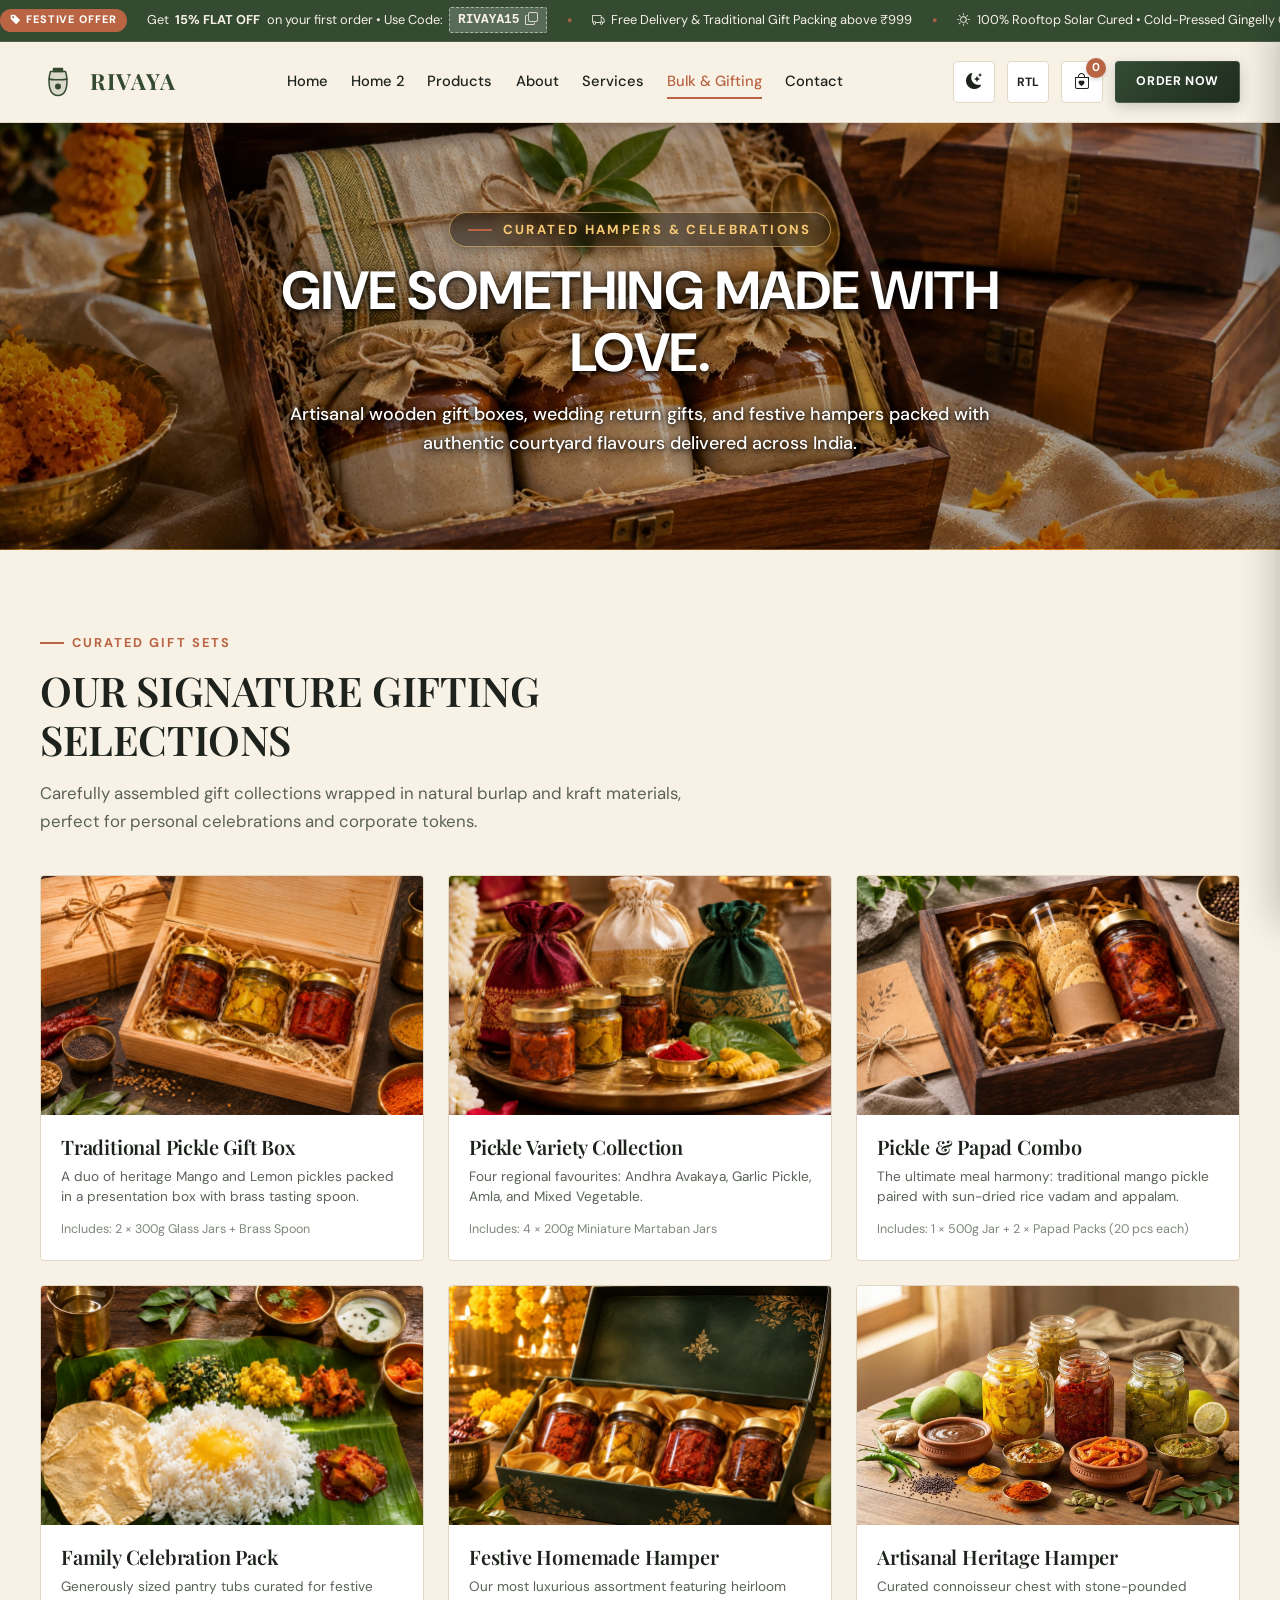
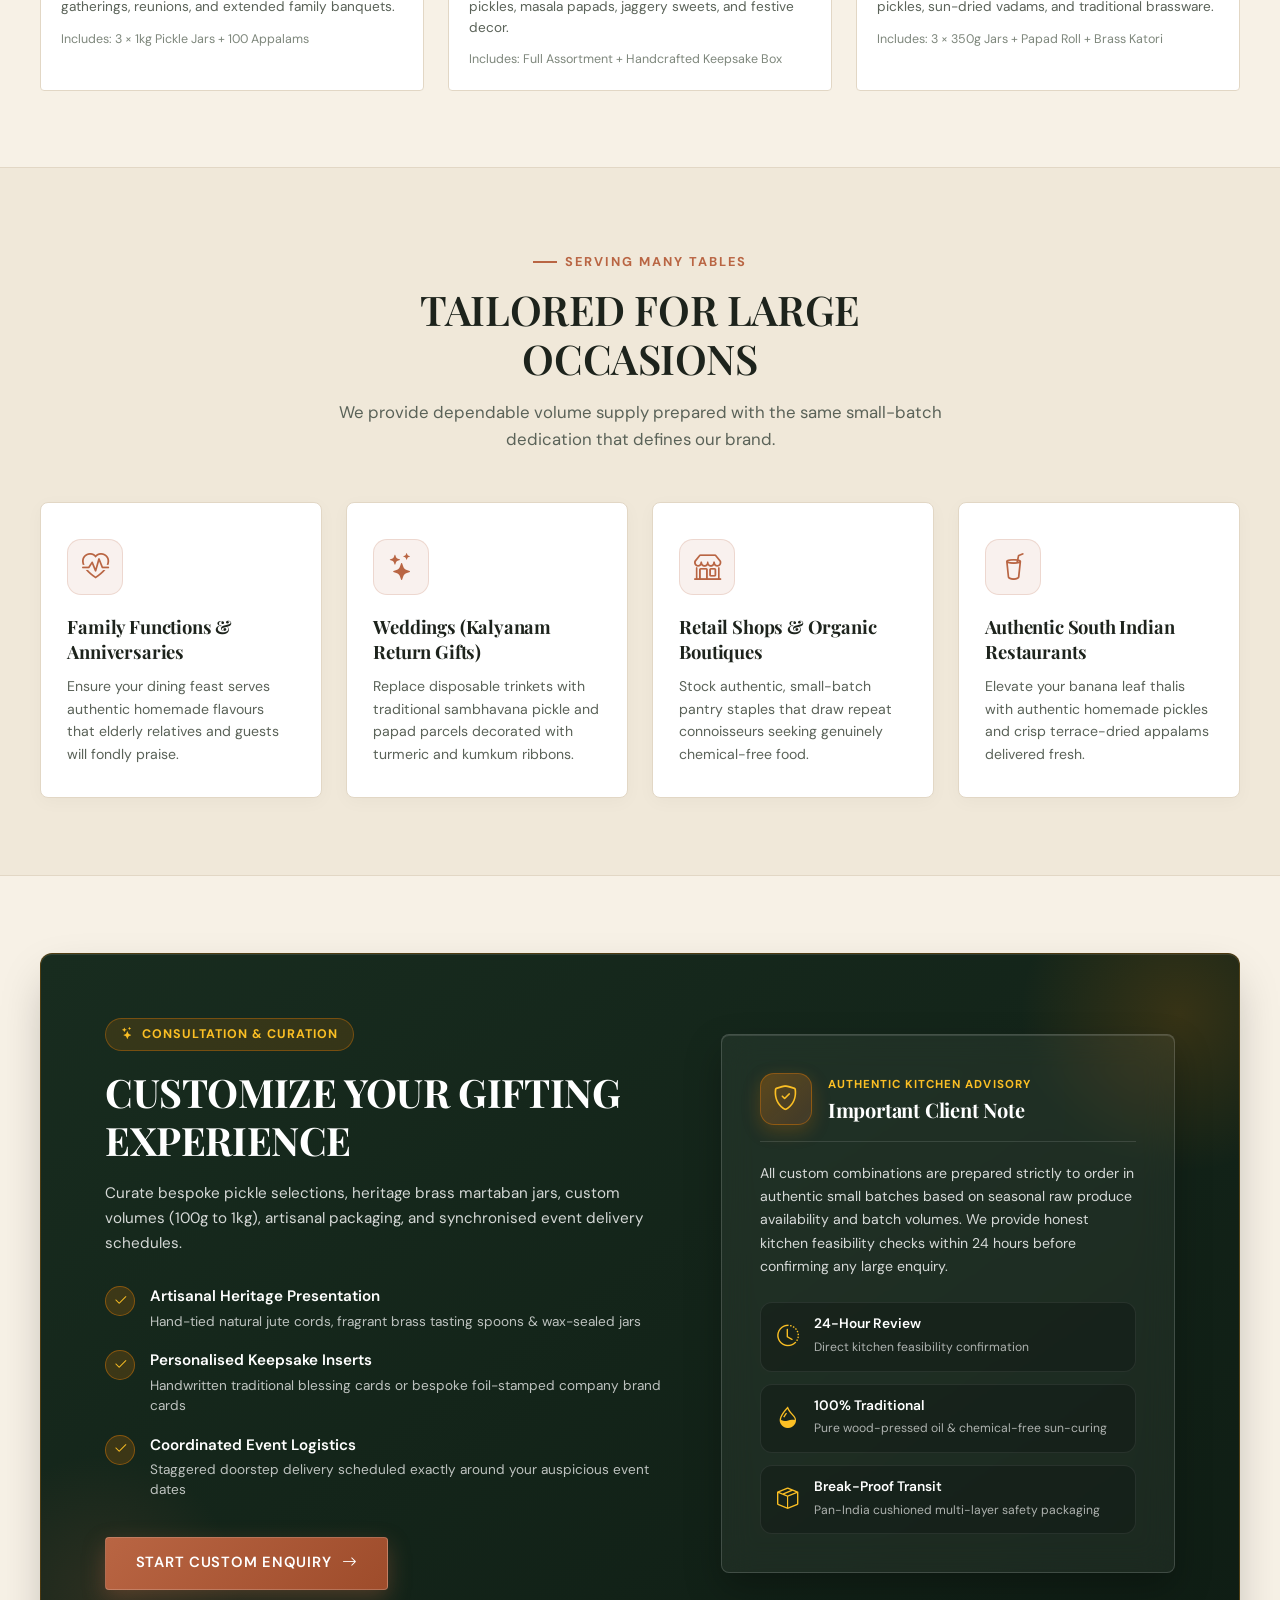
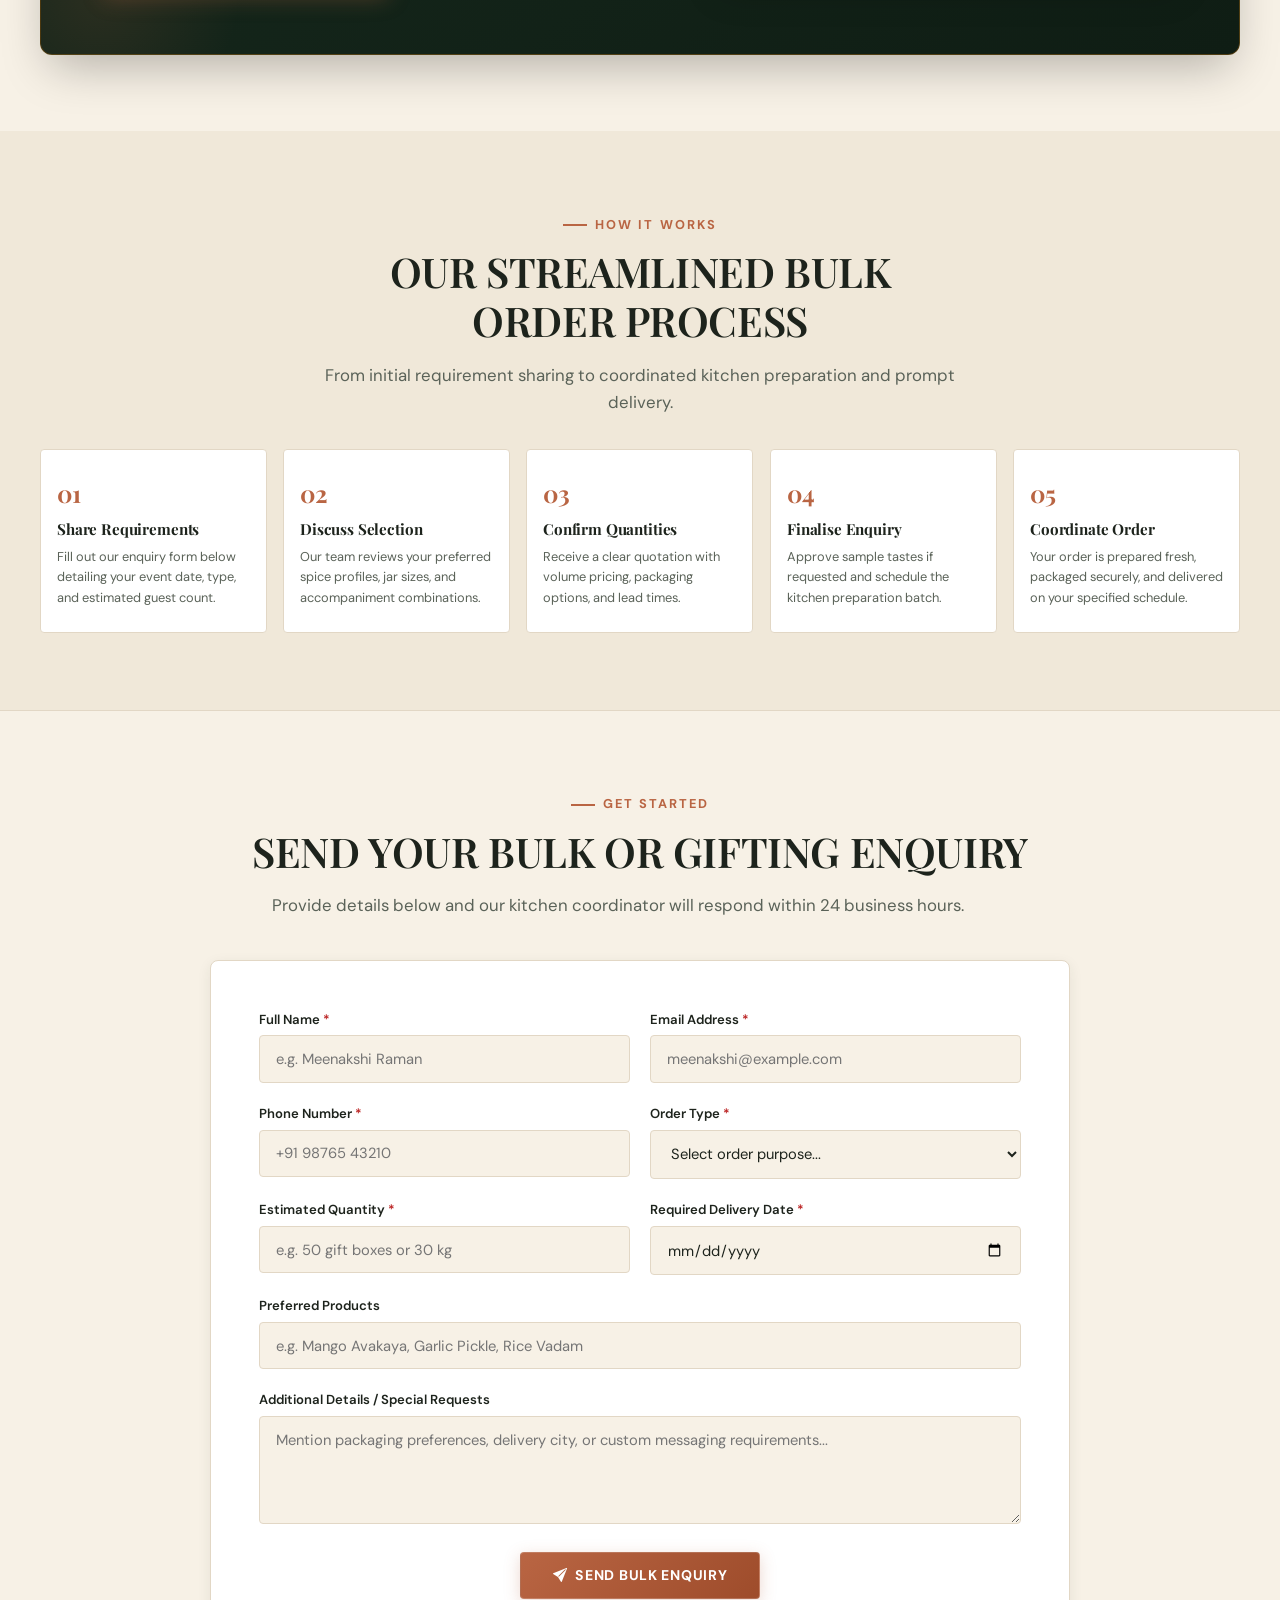
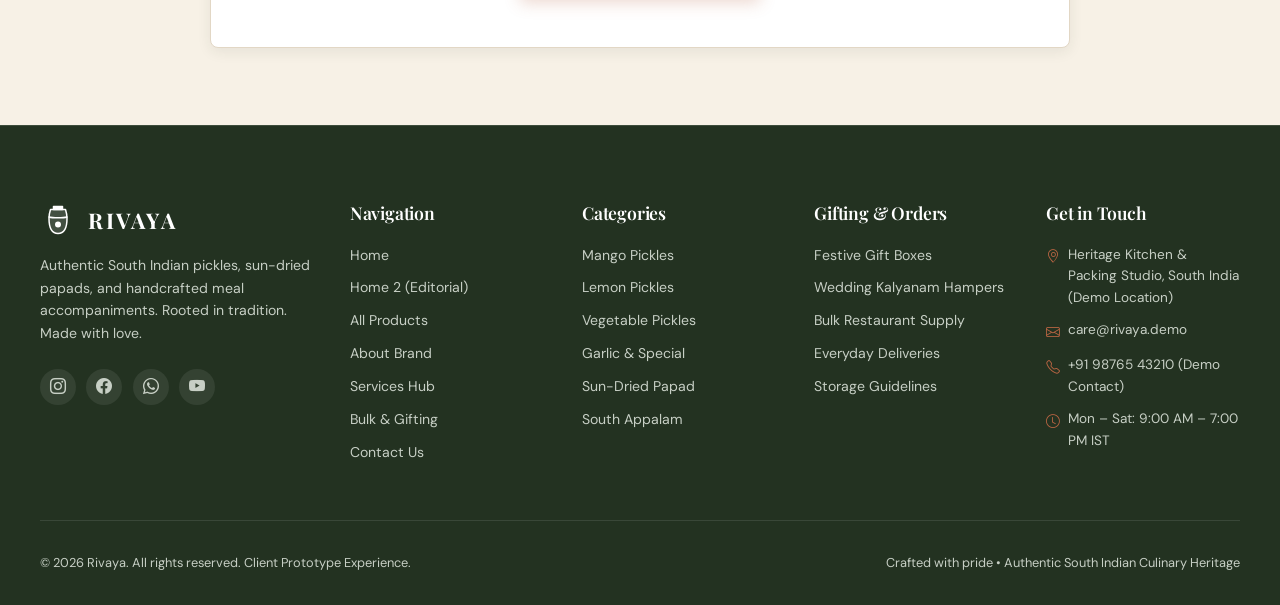
==== bulk-gifting.html @ 3b4a36f6 "Initial commit: Rivaya South Indian Homemade Pickles & Papad Retail Website" ====
<!DOCTYPE html>
<html lang="en" dir="ltr" data-theme="light">
<head>
  <meta charset="UTF-8" />
  <meta name="viewport" content="width=device-width, initial-scale=1.0" />
  <title>Bulk Orders & Festive Gifting | RIVAYA</title>
  <meta name="description" content="Share the warmth of authentic homemade food. Thoughtful South Indian pickle hampers, festive wedding return gifts, and bulk supply for gatherings and dining establishments." />
  <meta property="og:title" content="RIVAYA — Bulk & Festive Gifting" />
  <meta property="og:description" content="Give something made with love. Artisanal food hampers, wedding gifts, and bulk order solutions." />
  
  <!-- Bootstrap Icons CDN -->
  <link rel="stylesheet" href="https://cdn.jsdelivr.net/npm/bootstrap-icons@1.11.3/font/bootstrap-icons.min.css" />
  <!-- Main Stylesheet -->
  <link rel="stylesheet" href="assets/css/style.css" />
  <!-- Favicon (Traditional Indian Pickle Bharani Vessel Brand Logo) -->
  <link rel="icon" type="image/svg+xml" href="assets/images/favicon.svg" />
  <link rel="icon" type="image/png" sizes="32x32" href="assets/images/favicon.png" />
  <link rel="apple-touch-icon" sizes="180x180" href="assets/images/apple-touch-icon.png" />
</head>
<body>

  <!-- GLOBAL HEADER -->
    <!-- TOP ANNOUNCEMENT BAR (DISCOUNT & FESTIVE OFFERS) -->
    <!-- TOP ANNOUNCEMENT BAR (CONTINUOUS MOVING TICKER) -->
  <aside class="site-announcement-bar" aria-label="Special Offers">
    <div class="announcement-ticker-track">
      <div class="announcement-ticker-content">
        <span class="announcement-pill"><i class="bi bi-tag-fill"></i> Festive Offer</span>
        <span class="announcement-text">Get <strong>15% FLAT OFF</strong> on your first order • Use Code: <span class="coupon-code-pill" onclick="copyCouponCode('RIVAYA15')" title="Click to copy coupon">RIVAYA15 <i class="bi bi-copy"></i></span></span>
        <span class="announcement-sep">•</span>
        <span class="announcement-text"><i class="bi bi-truck"></i> Free Delivery & Traditional Gift Packing above ₹999</span>
        <span class="announcement-sep">•</span>
        <span class="announcement-text"><i class="bi bi-sun"></i> 100% Rooftop Solar Cured • Cold-Pressed Gingelly Oil</span>
        <span class="announcement-sep">•</span>
        <a href="products.html" class="announcement-link">Shop Collection <i class="bi bi-arrow-right"></i></a>
        <span class="announcement-sep">•</span>
      </div>
      <div class="announcement-ticker-content" aria-hidden="true">
        <span class="announcement-pill"><i class="bi bi-tag-fill"></i> Festive Offer</span>
        <span class="announcement-text">Get <strong>15% FLAT OFF</strong> on your first order • Use Code: <span class="coupon-code-pill" onclick="copyCouponCode('RIVAYA15')" title="Click to copy coupon">RIVAYA15 <i class="bi bi-copy"></i></span></span>
        <span class="announcement-sep">•</span>
        <span class="announcement-text"><i class="bi bi-truck"></i> Free Delivery & Traditional Gift Packing above ₹999</span>
        <span class="announcement-sep">•</span>
        <span class="announcement-text"><i class="bi bi-sun"></i> 100% Rooftop Solar Cured • Cold-Pressed Gingelly Oil</span>
        <span class="announcement-sep">•</span>
        <a href="products.html" class="announcement-link">Shop Collection <i class="bi bi-arrow-right"></i></a>
        <span class="announcement-sep">•</span>
      </div>
    </div>
  </aside>
  <header class="site-header" role="banner">
    <div class="container header-inner">
      <a href="index.html" class="brand-logo" aria-label="Rivaya Home">
        <svg class="logo-vessel-icon" viewBox="0 0 48 48" fill="none" xmlns="http://www.w3.org/2000/svg" aria-hidden="true">
          <path d="M18 6H30V10H18V6Z" fill="currentColor" stroke="currentColor" stroke-width="2" stroke-linejoin="round"/>
          <path d="M14 10C14 10 12 16 12 22C12 36 17 42 24 42C31 42 36 36 36 22C36 16 34 10 34 10H14Z" fill="currentColor" fill-opacity="0.15" stroke="currentColor" stroke-width="2" stroke-linejoin="round"/>
          <path d="M12 20C17 21.5 31 21.5 36 20" stroke="currentColor" stroke-width="2" stroke-linecap="round"/>
          <circle cx="24" cy="30" r="4" fill="currentColor"/>
        </svg>
        <div class="logo-text-group">
          <span class="logo-title">RIVAYA</span>
        </div>
      </a>

      <nav class="nav-links" aria-label="Primary Navigation">
        <a href="index.html" class="nav-link">Home</a>
        <a href="home-2.html" class="nav-link">Home 2</a>
        <a href="products.html" class="nav-link">Products</a>
        <a href="about.html" class="nav-link">About</a>
        <a href="services.html" class="nav-link">Services</a>
        <a href="bulk-gifting.html" class="nav-link active">Bulk & Gifting</a>
        <a href="contact.html" class="nav-link">Contact</a>
      </nav>

      <div class="header-actions">
        <button type="button" class="btn-icon-only theme-toggle-btn theme-btn-desktop" aria-label="Toggle theme">
          <i class="bi bi-moon-stars-fill"></i>
        </button>
        <button type="button" class="btn-icon-only rtl-toggle-btn rtl-btn-desktop" aria-label="Toggle text direction">
          <span class="btn-label" style="font-size: 0.75rem; font-weight: 700;">RTL</span>
        </button>
        <button type="button" class="cart-trigger" aria-label="View shopping basket">
          <i class="bi bi-bag-heart"></i>
          <span class="cart-badge" aria-live="polite">0</span>
        </button>
        <button type="button" class="btn btn-primary btn-sm order-now-btn">
          Order Now
        </button>
        <button type="button" class="menu-trigger" aria-label="Open mobile menu" aria-expanded="false" aria-controls="mobileDrawer">
          <i class="bi bi-list"></i>
        </button>
      </div>
    </div>
  </header>

  <!-- MOBILE DRAWER -->
  <div class="mobile-drawer-overlay" aria-hidden="true"></div>
  <aside class="mobile-drawer" id="mobileDrawer" aria-label="Mobile Navigation">
    <div class="mobile-drawer-header">
      <div class="brand-logo" style="gap: 0.65rem;">
        <svg class="logo-vessel-icon" style="width: 28px; height: 28px;" viewBox="0 0 48 48" fill="none" xmlns="http://www.w3.org/2000/svg" aria-hidden="true">
          <path d="M18 6H30V10H18V6Z" fill="currentColor" stroke="currentColor" stroke-width="2" stroke-linejoin="round"/>
          <path d="M14 10C14 10 12 16 12 22C12 36 17 42 24 42C31 42 36 36 36 22C36 16 34 10 34 10H14Z" fill="currentColor" fill-opacity="0.15" stroke="currentColor" stroke-width="2" stroke-linejoin="round"/>
          <path d="M12 20C17 21.5 31 21.5 36 20" stroke="currentColor" stroke-width="2" stroke-linecap="round"/>
          <circle cx="24" cy="30" r="4" fill="currentColor"/>
        </svg>
        <span class="logo-title" style="font-size: 1.25rem;">RIVAYA</span>
      </div>
      <button type="button" class="btn-icon-only mobile-drawer-close" aria-label="Close menu">
        <i class="bi bi-x-lg"></i>
      </button>
    </div>

    <!-- Quick Cart Access inside Hamburger Menu -->
    <div class="mobile-drawer-cart-box">
      <button type="button" class="mobile-drawer-cart-trigger cart-trigger" aria-label="View shopping basket">
        <div class="drawer-cart-content">
          <i class="bi bi-bag-heart"></i>
          <div>
            <div class="drawer-cart-title">Shopping Basket</div>
            <div class="drawer-cart-sub">View items & checkout</div>
          </div>
        </div>
        <span class="cart-badge drawer-cart-badge" aria-live="polite">0</span>
      </button>
    </div>
    <nav class="mobile-nav-links">
      <a href="index.html" class="mobile-nav-link">Home <i class="bi bi-chevron-right"></i></a>
      <a href="home-2.html" class="mobile-nav-link">Home 2 <i class="bi bi-chevron-right"></i></a>
      <a href="products.html" class="mobile-nav-link">Products <i class="bi bi-chevron-right"></i></a>
      <a href="about.html" class="mobile-nav-link">About <i class="bi bi-chevron-right"></i></a>
      <a href="services.html" class="mobile-nav-link">Services <i class="bi bi-chevron-right"></i></a>
      <a href="bulk-gifting.html" class="mobile-nav-link active">Bulk & Gifting <i class="bi bi-chevron-right"></i></a>
      <a href="contact.html" class="mobile-nav-link">Contact <i class="bi bi-chevron-right"></i></a>
    </nav>
    <div class="mobile-drawer-footer">
      <div class="mobile-toggles-row">
        <button type="button" class="toggle-card-btn theme-toggle-btn">
          <i class="bi bi-moon-stars-fill"></i>
          <span class="btn-label">Dark</span>
        </button>
        <button type="button" class="toggle-card-btn rtl-toggle-btn">
          <i class="bi bi-translate"></i>
          <span class="btn-label">RTL</span>
        </button>
      </div>
      <button type="button" class="btn btn-primary order-now-btn" style="width: 100%;">
        Order Now
      </button>
    </div>
  </aside>

  <!-- CART DRAWER -->
  <div class="cart-overlay" aria-hidden="true"></div>
  <aside class="cart-drawer" role="dialog" aria-modal="true" aria-label="Your Shopping Basket">
    <div class="cart-drawer-header">
      <h3 class="cart-drawer-title">
        <i class="bi bi-bag-heart-fill" style="color: var(--color-secondary);"></i>
        Your Basket
      </h3>
      <div style="display: flex; align-items: center; gap: 0.75rem;">
        <span class="cart-drawer-count">0 items</span>
        <button type="button" class="btn-icon-only cart-drawer-close" aria-label="Close basket">
          <i class="bi bi-x-lg"></i>
        </button>
      </div>
    </div>
    <div class="cart-items-container"></div>
    <div class="cart-drawer-footer">
      <div class="cart-shipping-notice">
        <i class="bi bi-truck"></i>
        <span>Free traditional packing on orders above ₹999</span>
      </div>
      <div class="cart-summary-row">
        <span>Estimated Subtotal</span>
        <span class="cart-subtotal-val" style="font-weight: 600;">₹0</span>
      </div>
      <div class="cart-total-row">
        <span>Total (Demo)</span>
        <span class="cart-total-val">₹0</span>
      </div>
      <button type="button" class="btn btn-secondary cart-checkout-btn" style="width: 100%;">
        <i class="bi bi-send-check"></i> Enquire / Order Summary
      </button>
      <p class="cart-demo-notice">
        * Prototype retail store: prices shown are illustrative demo values.
      </p>
    </div>
  </aside>

  <!-- ======================================================================
       MAIN CONTENT: BULK & GIFTING
       ====================================================================== -->
  <main id="mainContent">

        <!-- ------------------------------------------------------------------
         SECTION 01 — HERO (Unified Hero)
         ------------------------------------------------------------------ -->
    <section class="page-hero-banner hero-gifting" aria-labelledby="bulkHeroHeadline">
      <div class="container hero-banner-container">
        <span class="section-meta">Curated Hampers &amp; Celebrations</span>
        <h1 id="bulkHeroHeadline" class="section-heading">
          GIVE SOMETHING MADE WITH LOVE.
        </h1>
        <p class="section-description" style="margin-inline: auto;">
          Artisanal wooden gift boxes, wedding return gifts, and festive hampers packed with authentic courtyard flavours delivered across India.
        </p>
      </div>
    </section>

    <!-- ------------------------------------------------------------------
         SECTION 02 — GIFTING COLLECTIONS (5 Distinct Presentations)
         ------------------------------------------------------------------ -->
    <section id="giftingCollections" class="section-spacing" aria-labelledby="collectionsHeadline">
      <div class="container">
        <div style="max-width: 680px; margin-bottom: 2.5rem;">
          <span class="section-meta">Curated Gift Sets</span>
          <h2 id="collectionsHeadline" class="section-heading">
            OUR SIGNATURE GIFTING SELECTIONS
          </h2>
          <p class="section-description">
            Carefully assembled gift collections wrapped in natural burlap and kraft materials, perfect for personal celebrations and corporate tokens.
          </p>
        </div>

        <div class="gifting-collection-grid">
          <!-- Hamper 1 -->
          <article class="gift-pack-card">
            <div class="gift-pack-img">
              <img src="assets/images/gifting-box-index.webp" alt="Traditional Pickle Gift Box" loading="lazy" />
            </div>
            <div class="gift-pack-body">
              <h3 class="gift-pack-title">Traditional Pickle Gift Box</h3>
              <p class="gift-pack-desc">A duo of heritage Mango and Lemon pickles packed in a presentation box with brass tasting spoon.</p>
              <span class="gift-pack-includes">Includes: 2 × 300g Glass Jars + Brass Spoon</span>
            </div>
          </article>

          <!-- Hamper 2 -->
          <article class="gift-pack-card">
            <div class="gift-pack-img">
              <img src="assets/images/gifting-wedding-potli.webp" alt="Pickle Variety Collection" loading="lazy" />
            </div>
            <div class="gift-pack-body">
              <h3 class="gift-pack-title">Pickle Variety Collection</h3>
              <p class="gift-pack-desc">Four regional favourites: Andhra Avakaya, Garlic Pickle, Amla, and Mixed Vegetable.</p>
              <span class="gift-pack-includes">Includes: 4 × 200g Miniature Martaban Jars</span>
            </div>
          </article>

          <!-- Hamper 3 -->
          <article class="gift-pack-card">
            <div class="gift-pack-img">
              <img src="assets/images/gifting-corporate-crate.webp" alt="Pickle & Papad Combo Pack" loading="lazy" />
            </div>
            <div class="gift-pack-body">
              <h3 class="gift-pack-title">Pickle & Papad Combo</h3>
              <p class="gift-pack-desc">The ultimate meal harmony: traditional mango pickle paired with sun-dried rice vadam and appalam.</p>
              <span class="gift-pack-includes">Includes: 1 × 500g Jar + 2 × Papad Packs (20 pcs each)</span>
            </div>
          </article>

          <!-- Hamper 4 -->
          <article class="gift-pack-card">
            <div class="gift-pack-img">
              <img src="assets/images/story-banana-leaf-feast.webp" alt="Family Celebration Pack" loading="lazy" />
            </div>
            <div class="gift-pack-body">
              <h3 class="gift-pack-title">Family Celebration Pack</h3>
              <p class="gift-pack-desc">Generously sized pantry tubs curated for festive gatherings, reunions, and extended family banquets.</p>
              <span class="gift-pack-includes">Includes: 3 × 1kg Pickle Jars + 100 Appalams</span>
            </div>
          </article>

          <!-- Hamper 5 -->
          <article class="gift-pack-card">
            <div class="gift-pack-img">
              <img src="assets/images/gifting-box-home2.webp" alt="Festive Homemade Hamper" loading="lazy" />
            </div>
            <div class="gift-pack-body">
              <h3 class="gift-pack-title">Festive Homemade Hamper</h3>
              <p class="gift-pack-desc">Our most luxurious assortment featuring heirloom pickles, masala papads, jaggery sweets, and festive decor.</p>
              <span class="gift-pack-includes">Includes: Full Assortment + Handcrafted Keepsake Box</span>
            </div>
          </article>

          <!-- Hamper 6 -->
          <article class="gift-pack-card">
            <div class="gift-pack-img">
              <img src="assets/images/gifting-box.webp" alt="Artisanal Heritage Hamper Chest" loading="lazy" />
            </div>
            <div class="gift-pack-body">
              <h3 class="gift-pack-title">Artisanal Heritage Hamper</h3>
              <p class="gift-pack-desc">Curated connoisseur chest with stone-pounded pickles, sun-dried vadams, and traditional brassware.</p>
              <span class="gift-pack-includes">Includes: 3 × 350g Jars + Papad Roll + Brass Katori</span>
            </div>
          </article>
        </div>
      </div>
    </section>

    <!-- ------------------------------------------------------------------
         SECTION 03 — BULK ORDER OPTIONS
         ------------------------------------------------------------------ -->
    <section class="section-spacing" style="background-color: var(--bg-surface-subtle); border-block: 1px solid var(--border-color);" aria-labelledby="bulkOptionsHeadline">
      <div class="container">
        <div style="text-align: center; max-width: 650px; margin-inline: auto; margin-bottom: 3rem;">
          <span class="section-meta">Serving Many Tables</span>
          <h2 id="bulkOptionsHeadline" class="section-heading">
            TAILORED FOR LARGE OCCASIONS
          </h2>
          <p class="section-description">
            We provide dependable volume supply prepared with the same small-batch dedication that defines our brand.
          </p>
        </div>

        <div class="bulk-occasions-grid">
          <article class="bulk-occasion-card">
            <div class="occasion-icon-badge">
              <i class="bi bi-heart-pulse"></i>
            </div>
            <h4 class="occasion-card-title">Family Functions &amp; Anniversaries</h4>
            <p class="occasion-card-desc">
              Ensure your dining feast serves authentic homemade flavours that elderly relatives and guests will fondly praise.
            </p>
          </article>

          <article class="bulk-occasion-card">
            <div class="occasion-icon-badge">
              <i class="bi bi-stars"></i>
            </div>
            <h4 class="occasion-card-title">Weddings (Kalyanam Return Gifts)</h4>
            <p class="occasion-card-desc">
              Replace disposable trinkets with traditional sambhavana pickle and papad parcels decorated with turmeric and kumkum ribbons.
            </p>
          </article>

          <article class="bulk-occasion-card">
            <div class="occasion-icon-badge">
              <i class="bi bi-shop"></i>
            </div>
            <h4 class="occasion-card-title">Retail Shops &amp; Organic Boutiques</h4>
            <p class="occasion-card-desc">
              Stock authentic, small-batch pantry staples that draw repeat connoisseurs seeking genuinely chemical-free food.
            </p>
          </article>

          <article class="bulk-occasion-card">
            <div class="occasion-icon-badge">
              <i class="bi bi-cup-straw"></i>
            </div>
            <h4 class="occasion-card-title">Authentic South Indian Restaurants</h4>
            <p class="occasion-card-desc">
              Elevate your banana leaf thalis with authentic homemade pickles and crisp terrace-dried appalams delivered fresh.
            </p>
          </article>
        </div>
      </div>
    </section>

    <!-- ------------------------------------------------------------------
         SECTION 04 — CUSTOM GIFTING ADVISORY
         ------------------------------------------------------------------ -->
    <section class="section-spacing" aria-labelledby="customGiftingHeadline">
      <div class="container">
        <div class="custom-gifting-banner">
          <!-- Left Column: Curation Content -->
          <div class="custom-gifting-content">
            <span class="curation-pill">
              <i class="bi bi-stars"></i> Consultation &amp; Curation
            </span>
            <h2 id="customGiftingHeadline" class="custom-gifting-title">
              CUSTOMIZE YOUR GIFTING EXPERIENCE
            </h2>
            <p class="custom-gifting-desc">
              Curate bespoke pickle selections, heritage brass martaban jars, custom volumes (100g to 1kg), artisanal packaging, and synchronised event delivery schedules.
            </p>

            <div class="gifting-features-list">
              <div class="gifting-feature-item">
                <span class="feature-check-icon"><i class="bi bi-check2"></i></span>
                <div class="feature-item-text">
                  <strong>Artisanal Heritage Presentation</strong>
                  <span>Hand-tied natural jute cords, fragrant brass tasting spoons &amp; wax-sealed jars</span>
                </div>
              </div>

              <div class="gifting-feature-item">
                <span class="feature-check-icon"><i class="bi bi-check2"></i></span>
                <div class="feature-item-text">
                  <strong>Personalised Keepsake Inserts</strong>
                  <span>Handwritten traditional blessing cards or bespoke foil-stamped company brand cards</span>
                </div>
              </div>

              <div class="gifting-feature-item">
                <span class="feature-check-icon"><i class="bi bi-check2"></i></span>
                <div class="feature-item-text">
                  <strong>Coordinated Event Logistics</strong>
                  <span>Staggered doorstep delivery scheduled exactly around your auspicious event dates</span>
                </div>
              </div>
            </div>

            <div class="custom-gifting-actions">
              <a href="#enquiryFormSection" class="btn btn-secondary custom-curation-btn">
                <span>Start Custom Enquiry</span>
                <i class="bi bi-arrow-right"></i>
              </a>
            </div>
          </div>

          <!-- Right Column: Glassmorphism Advisory Card -->
          <aside class="advisory-glass-card">
            <div class="advisory-card-header">
              <div class="advisory-card-icon">
                <i class="bi bi-shield-check"></i>
              </div>
              <div>
                <span class="advisory-card-badge">AUTHENTIC KITCHEN ADVISORY</span>
                <h3 class="advisory-card-title">Important Client Note</h3>
              </div>
            </div>

            <p class="advisory-card-text">
              All custom combinations are prepared strictly to order in authentic small batches based on seasonal raw produce availability and batch volumes. We provide honest kitchen feasibility checks within 24 hours before confirming any large enquiry.
            </p>

            <div class="advisory-highlights-list">
              <div class="advisory-highlight-chip">
                <i class="bi bi-clock-history"></i>
                <div class="highlight-chip-content">
                  <strong>24-Hour Review</strong>
                  <span>Direct kitchen feasibility confirmation</span>
                </div>
              </div>

              <div class="advisory-highlight-chip">
                <i class="bi bi-droplet-half"></i>
                <div class="highlight-chip-content">
                  <strong>100% Traditional</strong>
                  <span>Pure wood-pressed oil &amp; chemical-free sun-curing</span>
                </div>
              </div>

              <div class="advisory-highlight-chip">
                <i class="bi bi-box-seam"></i>
                <div class="highlight-chip-content">
                  <strong>Break-Proof Transit</strong>
                  <span>Pan-India cushioned multi-layer safety packaging</span>
                </div>
              </div>
            </div>
          </aside>
        </div>
      </div>
    </section>

    <!-- ------------------------------------------------------------------
         SECTION 05 — BULK ORDER PROCESS
         ------------------------------------------------------------------ -->
    <section class="section-spacing" style="background-color: var(--bg-surface-subtle); border-bottom: 1px solid var(--border-color);" aria-labelledby="stepsHeadline">
      <div class="container">
        <div style="text-align: center; max-width: 650px; margin-inline: auto;">
          <span class="section-meta">How It Works</span>
          <h2 id="stepsHeadline" class="section-heading">
            OUR STREAMLINED BULK ORDER PROCESS
          </h2>
          <p class="section-description">
            From initial requirement sharing to coordinated kitchen preparation and prompt delivery.
          </p>
        </div>

        <div class="bulk-steps-row">
          <div class="bulk-step-card">
            <span class="bulk-step-num">01</span>
            <h3 class="bulk-step-title">Share Requirements</h3>
            <p class="bulk-step-desc">Fill out our enquiry form below detailing your event date, type, and estimated guest count.</p>
          </div>
          <div class="bulk-step-card">
            <span class="bulk-step-num">02</span>
            <h3 class="bulk-step-title">Discuss Selection</h3>
            <p class="bulk-step-desc">Our team reviews your preferred spice profiles, jar sizes, and accompaniment combinations.</p>
          </div>
          <div class="bulk-step-card">
            <span class="bulk-step-num">03</span>
            <h3 class="bulk-step-title">Confirm Quantities</h3>
            <p class="bulk-step-desc">Receive a clear quotation with volume pricing, packaging options, and lead times.</p>
          </div>
          <div class="bulk-step-card">
            <span class="bulk-step-num">04</span>
            <h3 class="bulk-step-title">Finalise Enquiry</h3>
            <p class="bulk-step-desc">Approve sample tastes if requested and schedule the kitchen preparation batch.</p>
          </div>
          <div class="bulk-step-card">
            <span class="bulk-step-num">05</span>
            <h3 class="bulk-step-title">Coordinate Order</h3>
            <p class="bulk-step-desc">Your order is prepared fresh, packaged securely, and delivered on your specified schedule.</p>
          </div>
        </div>
      </div>
    </section>

    <!-- ------------------------------------------------------------------
         SECTION 06 — BULK ORDER ENQUIRY FORM (Frontend Validated)
         ------------------------------------------------------------------ -->
    <section id="enquiryFormSection" class="section-spacing" aria-labelledby="formHeadline">
      <div class="container" style="max-width: 860px;">
        <div style="text-align: center; margin-bottom: 2.5rem;">
          <span class="section-meta">Get Started</span>
          <h2 id="formHeadline" class="section-heading">
            SEND YOUR BULK OR GIFTING ENQUIRY
          </h2>
          <p class="section-description">
            Provide details below and our kitchen coordinator will respond within 24 business hours.
          </p>
        </div>

        <div class="form-card">
          <form id="bulkEnquiryForm" novalidate>
            <div class="form-grid-2col">
              <!-- Full Name -->
              <div class="form-group">
                <label for="bulkName" class="form-label">Full Name <span class="req">*</span></label>
                <input type="text" id="bulkName" class="form-control" placeholder="e.g. Meenakshi Raman" required />
                <span class="form-error-msg">Please enter your full name.</span>
              </div>

              <!-- Email -->
              <div class="form-group">
                <label for="bulkEmail" class="form-label">Email Address <span class="req">*</span></label>
                <input type="email" id="bulkEmail" class="form-control" placeholder="meenakshi@example.com" required />
                <span class="form-error-msg">Please enter a valid email address.</span>
              </div>

              <!-- Phone -->
              <div class="form-group">
                <label for="bulkPhone" class="form-label">Phone Number <span class="req">*</span></label>
                <input type="tel" id="bulkPhone" class="form-control" placeholder="+91 98765 43210" required />
                <span class="form-error-msg">Please enter a valid phone number.</span>
              </div>

              <!-- Order Type -->
              <div class="form-group">
                <label for="bulkType" class="form-label">Order Type <span class="req">*</span></label>
                <select id="bulkType" class="form-control" required>
                  <option value="">Select order purpose...</option>
                  <option value="wedding">Wedding / Kalyanam Return Gifts</option>
                  <option value="corporate">Corporate Festive Gifting</option>
                  <option value="family">Family Celebration / Reunion</option>
                  <option value="restaurant">Restaurant / Catering Supply</option>
                  <option value="retail">Retail Reseller Partnership</option>
                  <option value="other">Other Occasion</option>
                </select>
                <span class="form-error-msg">Please select an order type.</span>
              </div>

              <!-- Estimated Quantity -->
              <div class="form-group">
                <label for="bulkQty" class="form-label">Estimated Quantity <span class="req">*</span></label>
                <input type="text" id="bulkQty" class="form-control" placeholder="e.g. 50 gift boxes or 30 kg" required />
                <span class="form-error-msg">Please indicate your estimated quantity.</span>
              </div>

              <!-- Required Date -->
              <div class="form-group">
                <label for="bulkDate" class="form-label">Required Delivery Date <span class="req">*</span></label>
                <input type="date" id="bulkDate" class="form-control" required />
                <span class="form-error-msg">Please select your required delivery date.</span>
              </div>

              <!-- Preferred Products -->
              <div class="form-group full-width">
                <label for="bulkProducts" class="form-label">Preferred Products</label>
                <input type="text" id="bulkProducts" class="form-control" placeholder="e.g. Mango Avakaya, Garlic Pickle, Rice Vadam" />
              </div>

              <!-- Additional Details -->
              <div class="form-group full-width">
                <label for="bulkNotes" class="form-label">Additional Details / Special Requests</label>
                <textarea id="bulkNotes" class="form-control" rows="4" placeholder="Mention packaging preferences, delivery city, or custom messaging requirements..."></textarea>
              </div>
            </div>

            <div style="margin-top: 1.75rem; text-align: center;">
              <button type="submit" class="btn btn-secondary btn-lg" style="min-width: 240px;">
                <i class="bi bi-send-fill"></i> SEND BULK ENQUIRY
              </button>
            </div>

            <!-- Success Banner (Inline, no popup) -->
            <div class="form-success-banner" role="status" aria-live="polite">
              <i class="bi bi-check-circle-fill" style="font-size: 1.5rem; display: block; margin-bottom: 0.25rem;"></i>
              <strong>Thank you for your enquiry!</strong><br />
              Your request has been received by Rivaya kitchen. Our team will review batch scheduling and contact you promptly.
            </div>
          </form>
        </div>
      </div>
    </section>

    

  </main>

  <!-- GLOBAL FOOTER -->
  <footer class="site-footer" role="contentinfo">
    <div class="container">
      <div class="footer-top-grid">
        <div class="footer-brand-col">
          <a href="index.html" class="footer-brand-logo" aria-label="Rivaya Home">
            <svg class="logo-vessel-icon" viewBox="0 0 48 48" fill="none" xmlns="http://www.w3.org/2000/svg" aria-hidden="true">
              <path d="M18 6H30V10H18V6Z" fill="currentColor" stroke="currentColor" stroke-width="2" stroke-linejoin="round"/>
              <path d="M14 10C14 10 12 16 12 22C12 36 17 42 24 42C31 42 36 36 36 22C36 16 34 10 34 10H14Z" fill="currentColor" fill-opacity="0.15" stroke="currentColor" stroke-width="2" stroke-linejoin="round"/>
              <path d="M12 20C17 21.5 31 21.5 36 20" stroke="currentColor" stroke-width="2" stroke-linecap="round"/>
              <circle cx="24" cy="30" r="4" fill="currentColor"/>
            </svg>
            <span class="logo-title">RIVAYA</span>
          </a>
          <p class="footer-brand-desc">
            Authentic South Indian pickles, sun-dried papads, and handcrafted meal accompaniments. Rooted in tradition. Made with love.
          </p>
          <div class="footer-social-row">
            <a href="#" class="footer-social-btn" aria-label="Visit Instagram"><i class="bi bi-instagram"></i></a>
            <a href="#" class="footer-social-btn" aria-label="Visit Facebook"><i class="bi bi-facebook"></i></a>
            <a href="#" class="footer-social-btn" aria-label="Connect on WhatsApp"><i class="bi bi-whatsapp"></i></a>
            <a href="#" class="footer-social-btn" aria-label="Watch YouTube"><i class="bi bi-youtube"></i></a>
          </div>
        </div>

        <div>
          <h4 class="footer-col-title">Navigation</h4>
          <ul class="footer-links-list">
            <li><a href="index.html">Home</a></li>
            <li><a href="home-2.html">Home 2 (Editorial)</a></li>
            <li><a href="products.html">All Products</a></li>
            <li><a href="about.html">About Brand</a></li>
            <li><a href="services.html">Services Hub</a></li>
            <li><a href="bulk-gifting.html">Bulk & Gifting</a></li>
            <li><a href="contact.html">Contact Us</a></li>
          </ul>
        </div>

        <div>
          <h4 class="footer-col-title">Categories</h4>
          <ul class="footer-links-list">
            <li><a href="products.html?category=mango-pickles">Mango Pickles</a></li>
            <li><a href="products.html?category=lemon-pickles">Lemon Pickles</a></li>
            <li><a href="products.html?category=vegetable-pickles">Vegetable Pickles</a></li>
            <li><a href="products.html?category=garlic-special-pickles">Garlic & Special</a></li>
            <li><a href="products.html?category=traditional-papad">Sun-Dried Papad</a></li>
            <li><a href="products.html?category=appalam">South Appalam</a></li>
          </ul>
        </div>

        <div>
          <h4 class="footer-col-title">Gifting & Orders</h4>
          <ul class="footer-links-list">
            <li><a href="bulk-gifting.html">Festive Gift Boxes</a></li>
            <li><a href="bulk-gifting.html">Wedding Kalyanam Hampers</a></li>
            <li><a href="bulk-gifting.html">Bulk Restaurant Supply</a></li>
            <li><a href="services.html">Everyday Deliveries</a></li>
            <li><a href="services.html#storageCare">Storage Guidelines</a></li>
          </ul>
        </div>

        <div>
          <h4 class="footer-col-title">Get in Touch</h4>
          <ul class="footer-links-list">
            <li class="footer-contact-item">
              <i class="bi bi-geo-alt"></i>
              <span>Heritage Kitchen & Packing Studio, South India (Demo Location)</span>
            </li>
            <li class="footer-contact-item">
              <i class="bi bi-envelope"></i>
              <span>care@rivaya.demo</span>
            </li>
            <li class="footer-contact-item">
              <i class="bi bi-telephone"></i>
              <span>+91 98765 43210 (Demo Contact)</span>
            </li>
            <li class="footer-contact-item">
              <i class="bi bi-clock"></i>
              <span>Mon – Sat: 9:00 AM – 7:00 PM IST</span>
            </li>
          </ul>
        </div>
      </div>

      <div class="footer-bottom-row">
        <span>&copy; 2026 Rivaya. All rights reserved. Client Prototype Experience.</span>
        <span>Crafted with pride • Authentic South Indian Culinary Heritage</span>
      </div>
    </div>
  </footer>

  <!-- Back to Top Floating Button -->
  <button type="button" id="backToTop" class="back-to-top" aria-label="Back to top" title="Back to top">
    <i class="bi bi-chevron-up"></i>
  </button>

  <script src="assets/js/main.js"></script>
</body>
</html>
---- assets/css/style.css ----
/* ==========================================================================
   RIVAYA — ROOTED IN TRADITION. MADE WITH LOVE.
   Premium Retail Food Brand Stylesheet
   Architecture: Pure CSS3, Custom Properties, Logical Properties (RTL/LTR)
   ========================================================================== */

/* @import Google Fonts */
@import url('https://fonts.googleapis.com/css2?family=Cormorant+Garamond:ital,wght@0,400;0,500;0,600;0,700;1,400;1,600&family=DM+Sans:ital,opsz,wght@0,9..40,300;0,9..40,400;0,9..40,500;0,9..40,600;0,9..40,700;1,9..40,400&family=Playfair+Display:ital,wght@0,400;0,500;0,600;0,700;1,400;1,600&display=swap');

/* --------------------------------------------------------------------------
   01. DESIGN TOKENS & CSS VARIABLES
   -------------------------------------------------------------------------- */
:root {
  /* Brand Core Colors (Strict 3-color primary rule) */
  --color-primary: #344B32;        /* Deep Pickle Green */
  --color-primary-rgb: 52, 75, 50;
  --color-primary-hover: #273825;
  --color-primary-light: #446141;

  --color-secondary: #B96543;      /* Terracotta */
  --color-secondary-rgb: 185, 101, 67;
  --color-secondary-hover: #a15536;
  --color-secondary-light: #f5ebe6;

  --color-neutral: #F7F1E6;        /* Warm Natural Cream */
  --color-neutral-rgb: 247, 241, 230;

  /* Theme Surfaces (Light Mode default) */
  --bg-page: #F7F1E6;
  --bg-surface: #FFFFFF;
  --bg-surface-subtle: #F0E8D9;
  --bg-surface-elevated: #FFFFFF;
  --bg-dark-accent: #233221;
  --bg-header: rgba(247, 241, 230, 0.94);

  /* Typography Colors */
  --text-main: #1D231C;
  --text-muted: #5A6258;
  --text-light: #7E877C;
  --text-on-dark: #F7F1E6;
  --text-on-dark-muted: #C7CFC5;

  /* Borders & Dividers */
  --border-color: #E2D7C5;
  --border-color-subtle: #ECE4D7;
  --border-color-dark: #3E4D3C;

  /* Accents & Status */
  --accent-spice: #C2410C;
  --accent-gold: #C99738;
  --color-success: #2F6636;
  --color-error: #B91C1C;

  /* Typography */
  --font-heading: 'Playfair Display', 'Cormorant Garamond', Georgia, serif;
  --font-serif-italic: 'Cormorant Garamond', Georgia, serif;
  --font-body: 'DM Sans', -apple-system, BlinkMacSystemFont, "Segoe UI", Roboto, sans-serif;

  /* Spacing Scale */
  --space-2xs: 0.25rem;
  --space-xs: 0.5rem;
  --space-sm: 0.75rem;
  --space-md: 1rem;
  --space-lg: 1.5rem;
  --space-xl: 2rem;
  --space-2xl: 3rem;
  --space-3xl: 4.5rem;
  --space-4xl: 6rem;

  /* Radii - Subtle & refined, never excessive */
  --radius-xs: 2px;
  --radius-sm: 4px;
  --radius-md: 8px;
  --radius-lg: 12px;
  --radius-pill: 9999px;

  /* Shadows - Organic & Soft */
  --shadow-sm: 0 1px 3px rgba(35, 45, 33, 0.06);
  --shadow-md: 0 4px 14px rgba(35, 45, 33, 0.08);
  --shadow-lg: 0 12px 30px rgba(35, 45, 33, 0.12);
  --shadow-elevated: 0 20px 40px rgba(20, 27, 19, 0.15);

  /* Transitions */
  --transition-fast: 0.18s cubic-bezier(0.4, 0, 0.2, 1);
  --transition-normal: 0.28s cubic-bezier(0.4, 0, 0.2, 1);
  --transition-slow: 0.45s cubic-bezier(0.16, 1, 0.3, 1);

  /* Layout Containers */
  --container-max: 1320px;
}

/* --------------------------------------------------------------------------
   DARK THEME VARIABLES
   -------------------------------------------------------------------------- */
[data-theme="dark"] {
  --bg-page: #171E16;
  --bg-surface: #1E271D;
  --bg-surface-subtle: #242F23;
  --bg-surface-elevated: #283427;
  --bg-dark-accent: #0F140E;
  --bg-header: rgba(23, 30, 22, 0.94);

  --text-main: #F4EFE6;
  --text-muted: #B3BCB0;
  --text-light: #899386;
  --text-on-dark: #F7F1E6;
  --text-on-dark-muted: #B3BCB0;

  --border-color: #2F3D2E;
  --border-color-subtle: #253124;
  --border-color-dark: #40523E;

  --shadow-sm: 0 1px 3px rgba(0, 0, 0, 0.3);
  --shadow-md: 0 4px 14px rgba(0, 0, 0, 0.4);
  --shadow-lg: 0 12px 30px rgba(0, 0, 0, 0.5);
  --shadow-elevated: 0 20px 40px rgba(0, 0, 0, 0.6);
}

/* --------------------------------------------------------------------------
   02. RESET & BASE STYLES
   -------------------------------------------------------------------------- */
*, *::before, *::after {
  box-sizing: border-box;
  margin: 0;
  padding: 0;
}

html {
  font-size: 16px;
  scroll-behavior: smooth;
  text-rendering: optimizeLegibility;
  -webkit-font-smoothing: antialiased;
  -moz-osx-font-smoothing: grayscale;
  overflow-x: clip;
  max-width: 100%;
  width: 100%;
}

body {
  font-family: var(--font-body);
  background-color: var(--bg-page);
  color: var(--text-main);
  line-height: 1.6;
  font-weight: 400;
  overflow-x: clip;
  max-width: 100%;
  width: 100%;
  transition: background-color var(--transition-normal), color var(--transition-normal);
  min-height: 100vh;
  display: flex;
  flex-direction: column;
}

main {
  width: 100%;
  max-width: 100%;
  overflow-x: hidden;
  flex: 1;
}

/* Global Overflow-X Containment on All Landmark Sections */
.site-header,
.site-footer,
section,
.hero-section,
.flavour-collection-section,
.process-section,
.papad-vault-section,
.heritage-ingredients-section,
.gifting-preview-section,
.memories-showcase-section,
.final-brand-ending,
.page-hero-banner,
.h2-artisan-cta-section {
  max-width: 100%;
  overflow-x: clip;
  box-sizing: border-box;
}

/* Prevent Long Words & Headings from Expanding Mobile Viewport */
h1, h2, h3, h4, h5, h6, p, span, a {
  overflow-wrap: break-word;
  word-wrap: break-word;
}

/* Typography Defaults */
h1, h2, h3, h4, h5, h6 {
  font-family: var(--font-heading);
  color: var(--text-main);
  line-height: 1.2;
  font-weight: 600;
  letter-spacing: -0.01em;
}

h1 {
  font-size: clamp(2.35rem, 4.5vw, 3.8rem);
  font-weight: 700;
}

h2 {
  font-size: clamp(1.85rem, 3.2vw, 2.75rem);
}

h3 {
  font-size: clamp(1.35rem, 2.2vw, 1.85rem);
}

h4 {
  font-size: 1.25rem;
}

p {
  color: var(--text-muted);
  max-width: 68ch;
}

a {
  color: inherit;
  text-decoration: none;
  transition: color var(--transition-fast);
}

img, picture, svg {
  display: block;
  max-width: 100%;
  height: auto;
}

button, input, select, textarea {
  font-family: inherit;
  font-size: inherit;
  color: inherit;
}

button {
  cursor: pointer;
  border: none;
  background: none;
}

ul, ol {
  list-style: none;
}

/* --------------------------------------------------------------------------
   03. GLOBAL LAYOUT & CONTAINER ALIGNMENT
   Requirement: max 1320px;
   Desktop: width: calc(100% - 80px);
   Tablet:  width: calc(100% - 48px);
   Mobile:  width: calc(100% - 32px);
   -------------------------------------------------------------------------- */
.container {
  width: calc(100% - 80px);
  max-width: var(--container-max);
  margin-inline: auto;
}

@media (max-width: 1024px) {
  .container {
    width: calc(100% - 48px);
  }
}

@media (max-width: 640px) {
  .container {
    width: calc(100% - 32px);
  }
}

.section-spacing {
  padding-block: clamp(3.5rem, 6vw, 6.5rem);
}

.section-spacing-compact {
  padding-block: clamp(2.5rem, 4vw, 4rem);
}

/* Section Header Editorial Style */
.section-meta {
  display: inline-flex;
  align-items: center;
  gap: var(--space-xs);
  font-size: 0.8rem;
  font-weight: 700;
  text-transform: uppercase;
  letter-spacing: 0.16em;
  color: var(--color-secondary);
  margin-block-end: var(--space-sm);
}

.section-meta::before {
  content: "";
  display: inline-block;
  width: 24px;
  height: 2px;
  background-color: var(--color-secondary);
}

.section-heading {
  margin-block-end: var(--space-md);
}

.section-description {
  font-size: 1.05rem;
  line-height: 1.65;
  color: var(--text-muted);
}

/* --------------------------------------------------------------------------
   04. LUXURY BUTTONS & DYNAMIC CTA HOVER EFFECTS
   -------------------------------------------------------------------------- */
.btn {
  position: relative;
  display: inline-flex;
  align-items: center;
  justify-content: center;
  gap: var(--space-xs);
  padding: 0.85rem 1.75rem;
  font-family: var(--font-body);
  font-size: 0.88rem;
  font-weight: 700;
  letter-spacing: 0.05em;
  text-transform: uppercase;
  border-radius: var(--radius-sm);
  text-align: center;
  white-space: nowrap;
  cursor: pointer;
  overflow: hidden;
  isolation: isolate;
  transition: transform 0.35s cubic-bezier(0.16, 1, 0.3, 1),
              box-shadow 0.35s cubic-bezier(0.16, 1, 0.3, 1),
              background 0.35s ease,
              border-color 0.35s ease,
              color 0.35s ease;
}

/* Micro-Interaction: Dynamic Arrow Spring on Hover */
.btn i.bi-arrow-right,
.btn i.bi-arrow-up-right,
.btn i.bi-chevron-right {
  display: inline-block;
  transition: transform 0.35s cubic-bezier(0.16, 1, 0.3, 1);
  will-change: transform;
}

.btn:hover i.bi-arrow-right,
.btn:hover i.bi-arrow-up-right,
.btn:hover i.bi-chevron-right {
  transform: translateX(5px);
}

[dir="rtl"] .btn:hover i.bi-arrow-right,
[dir="rtl"] .btn:hover i.bi-chevron-right {
  transform: translateX(-5px);
}

/* Shimmer Light Glare Sweep on Filled CTA Buttons */
.btn-primary::before,
.btn-secondary::before,
.btn-whatsapp-cta::before,
.btn-whatsapp-pill::before {
  content: '';
  position: absolute;
  top: 0;
  left: -130%;
  width: 75%;
  height: 100%;
  background: linear-gradient(
    90deg,
    transparent 0%,
    rgba(255, 255, 255, 0.28) 50%,
    transparent 100%
  );
  transform: skewX(-25deg);
  pointer-events: none;
  z-index: 1;
  transition: left 0.75s cubic-bezier(0.16, 1, 0.3, 1);
}

.btn-primary:hover::before,
.btn-secondary:hover::before,
.btn-whatsapp-cta:hover::before,
.btn-whatsapp-pill:hover::before {
  left: 150%;
}

.btn:focus-visible {
  outline: 2px solid var(--color-secondary);
  outline-offset: 3px;
}

/* 1. Primary Button (Heritage Forest Green & Emerald Depth Aura) */
.btn-primary {
  background: linear-gradient(135deg, var(--color-primary) 0%, #1e2c1f 100%);
  color: #FFFFFF;
  border: 1px solid rgba(255, 255, 255, 0.12);
  box-shadow: 0 4px 14px rgba(28, 42, 27, 0.2);
}

.btn-primary:hover {
  background: linear-gradient(135deg, var(--color-primary-hover) 0%, var(--color-primary) 100%);
  color: #FFFFFF;
  border-color: rgba(255, 255, 255, 0.28);
  transform: translateY(-3px) scale(1.015);
  box-shadow: 0 10px 28px -4px rgba(35, 55, 33, 0.45), 0 3px 8px rgba(0, 0, 0, 0.15);
}

.btn-primary:active {
  transform: translateY(1px) scale(0.985);
  box-shadow: 0 2px 8px rgba(35, 55, 33, 0.3);
}

/* 2. Secondary Button (Warm Roasted Terracotta & Gold Aura) */
.btn-secondary {
  background: linear-gradient(135deg, var(--color-secondary) 0%, #9e4c2b 100%);
  color: #FFFFFF;
  border: 1px solid rgba(255, 255, 255, 0.18);
  box-shadow: 0 4px 16px rgba(185, 101, 67, 0.25);
}

.btn-secondary:hover {
  background: linear-gradient(135deg, #cf633a 0%, var(--color-secondary) 100%);
  color: #FFFFFF;
  border-color: rgba(255, 220, 160, 0.45);
  transform: translateY(-3px) scale(1.015);
  box-shadow: 0 12px 32px -4px rgba(185, 101, 67, 0.48), 0 4px 10px rgba(217, 119, 6, 0.22);
}

.btn-secondary:active {
  transform: translateY(1px) scale(0.985);
  box-shadow: 0 2px 8px rgba(185, 101, 67, 0.3);
}

/* 3. Outline Button (Clean Border to Inset Flood) */
.btn-outline {
  background-color: transparent;
  color: var(--color-primary);
  border: 1.5px solid var(--color-primary);
}

[data-theme="dark"] .btn-outline {
  color: var(--accent-gold);
  border-color: var(--accent-gold);
}

.btn-outline:hover {
  background-color: var(--color-primary);
  color: #FFFFFF !important;
  border-color: var(--color-primary);
  transform: translateY(-3px) scale(1.015);
  box-shadow: 0 8px 24px -4px rgba(44, 62, 45, 0.35);
}

[data-theme="dark"] .btn-outline:hover {
  background-color: var(--accent-gold);
  color: #121811 !important;
  border-color: var(--accent-gold);
  box-shadow: 0 8px 24px -4px rgba(217, 119, 6, 0.45);
}

.btn-outline:active {
  transform: translateY(1px) scale(0.985);
}

/* 4. Outline White Button (for Dark Background Banners) */
.btn-outline-white {
  background: rgba(255, 255, 255, 0.08);
  color: #FFFFFF;
  border: 1.5px solid rgba(255, 255, 255, 0.75);
  backdrop-filter: blur(4px);
  -webkit-backdrop-filter: blur(4px);
}

.btn-outline-white:hover {
  background-color: #FFFFFF;
  color: var(--color-primary) !important;
  border-color: #FFFFFF;
  transform: translateY(-3px) scale(1.015);
  box-shadow: 0 10px 28px rgba(0, 0, 0, 0.35);
}

.btn-outline-white:active {
  transform: translateY(1px) scale(0.985);
}

/* 5. Glass Outline Button */
.btn-glass-outline {
  display: inline-flex;
  align-items: center;
  justify-content: center;
  padding: 0.75rem 1.45rem;
  font-size: 0.82rem;
  font-weight: 700;
  letter-spacing: 0.08em;
  text-transform: uppercase;
  color: #FFFFFF;
  background: rgba(255, 255, 255, 0.1);
  border: 1.5px solid rgba(255, 255, 255, 0.4);
  backdrop-filter: blur(8px);
  -webkit-backdrop-filter: blur(8px);
  border-radius: var(--radius-sm);
  transition: all 0.35s cubic-bezier(0.16, 1, 0.3, 1);
  text-decoration: none;
}

.btn-glass-outline:hover {
  background: rgba(255, 255, 255, 0.24);
  border-color: rgba(255, 255, 255, 0.85);
  color: #FFFFFF;
  transform: translateY(-3px) scale(1.015);
  box-shadow: 0 10px 28px rgba(0, 0, 0, 0.4);
}

.btn-glass-outline:active {
  transform: translateY(1px) scale(0.985);
}

/* 6. WhatsApp CTA Button with Vibrant Aura & Icon Tilt */
.btn-whatsapp-cta {
  display: inline-flex;
  align-items: center;
  gap: 0.55rem;
  background: linear-gradient(135deg, #25D366 0%, #1ea952 100%);
  color: #FFFFFF !important;
  font-weight: 700;
  font-size: 0.86rem;
  letter-spacing: 0.05em;
  padding: 0.9rem 1.5rem;
  border-radius: var(--radius-sm, 8px);
  text-decoration: none;
  box-shadow: 0 4px 14px rgba(37, 211, 102, 0.25);
  overflow: hidden;
  position: relative;
  isolation: isolate;
  transition: transform 0.35s cubic-bezier(0.16, 1, 0.3, 1),
              box-shadow 0.35s cubic-bezier(0.16, 1, 0.3, 1);
}

.btn-whatsapp-cta:hover,
.btn-whatsapp-pill:hover {
  transform: translateY(-3px) scale(1.015);
  box-shadow: 0 10px 28px -3px rgba(37, 211, 102, 0.5), 0 3px 8px rgba(0, 0, 0, 0.15) !important;
}

.btn-whatsapp-cta i,
.btn-whatsapp-pill i {
  display: inline-block;
  transition: transform 0.3s ease;
}

.btn-whatsapp-cta:hover i,
.btn-whatsapp-pill:hover i {
  transform: scale(1.18) rotate(-8deg);
}

.btn-sm {
  padding: 0.55rem 1.15rem;
  font-size: 0.78rem;
}

.btn-icon-only {
  width: 42px;
  height: 42px;
  padding: 0;
  border-radius: var(--radius-sm);
  display: inline-flex;
  align-items: center;
  justify-content: center;
  border: 1px solid var(--border-color);
  background-color: var(--bg-surface);
  color: var(--text-main);
}

.btn-icon-only:hover {
  background-color: var(--bg-surface-subtle);
  border-color: var(--color-secondary);
  color: var(--color-secondary);
}

/* --------------------------------------------------------------------------
   05. HEADER & GLOBAL NAVIGATION
   Requirement:
   Left: Logo
   Center: Home, Products, About, Services, Bulk & Gifting, Contact
   Right: Theme Toggle, RTL Toggle, Cart Icon (count), Order Now
   -------------------------------------------------------------------------- */
.site-header {
  position: sticky !important;
  top: 0 !important;
  z-index: 1000 !important;
  background-color: var(--bg-header);
  backdrop-filter: blur(12px);
  -webkit-backdrop-filter: blur(12px);
  border-bottom: 1px solid var(--border-color);
  transition: background-color var(--transition-normal), border-color var(--transition-normal), box-shadow var(--transition-normal);
  width: 100%;
}

.site-header.header-scrolled {
  box-shadow: 0 4px 20px rgba(0, 0, 0, 0.08);
  border-bottom-color: var(--border-color);
}

[data-theme="dark"] .site-header.header-scrolled {
  box-shadow: 0 4px 24px rgba(0, 0, 0, 0.45);
}

.header-inner {
  display: flex;
  align-items: center;
  justify-content: space-between;
  height: 80px;
  gap: var(--space-md);
}

/* Logo Design */
.brand-logo {
  display: flex;
  align-items: center;
  gap: 0.85rem;
  text-decoration: none;
  color: var(--color-primary);
}

[data-theme="dark"] .brand-logo {
  color: var(--text-main);
}

.logo-vessel-icon {
  width: 36px;
  height: 36px;
  flex-shrink: 0;
  color: var(--color-primary);
}

[data-theme="dark"] .logo-vessel-icon {
  color: var(--color-secondary);
}

.logo-text-group {
  display: flex;
  flex-direction: column;
}

.logo-title {
  font-family: var(--font-heading);
  font-size: 1.4rem;
  font-weight: 700;
  letter-spacing: 0.06em;
  line-height: 1.05;
  color: var(--color-primary);
}

[data-theme="dark"] .logo-title {
  color: var(--text-main);
}

/* Navigation Links */
.nav-links {
  display: flex;
  align-items: center;
  gap: clamp(1rem, 1.8vw, 1.85rem);
}

.nav-link {
  font-family: var(--font-body);
  font-size: 0.92rem;
  font-weight: 500;
  color: var(--text-main);
  position: relative;
  padding-block: 0.35rem;
  transition: color var(--transition-fast);
}

.nav-link::after {
  content: "";
  position: absolute;
  bottom: 0;
  inset-inline-start: 0;
  width: 0;
  height: 2px;
  background-color: var(--color-secondary);
  transition: width var(--transition-normal);
}

.nav-link:hover,
.nav-link.active {
  color: var(--color-secondary);
}

.nav-link.active::after {
  width: 100%;
}

/* Navigation Actions (Right Side) */
.header-actions {
  display: flex;
  align-items: center;
  gap: 0.75rem;
}

/* Standardized 42px Height for All Header Action Buttons (Theme, RTL, Cart, Order Now) */
.header-actions .btn-icon-only,
.header-actions .cart-trigger,
.header-actions .order-now-btn,
.header-actions .btn.btn-sm {
  height: 42px !important;
  min-height: 42px !important;
  max-height: 42px !important;
  border-radius: var(--radius-sm);
  box-sizing: border-box;
}

@media (min-width: 1025px) {
  .header-actions .order-now-btn,
  .header-actions .btn.btn-sm {
    display: inline-flex !important;
    align-items: center !important;
    justify-content: center !important;
    padding: 0 1.25rem !important;
    font-size: 0.78rem !important;
    font-weight: 700 !important;
    letter-spacing: 0.05em !important;
    text-transform: uppercase !important;
    line-height: 1 !important;
    white-space: nowrap !important;
  }
}

/* Cart Trigger Badge */
.cart-trigger {
  position: relative;
  display: inline-flex;
  align-items: center;
  justify-content: center;
  width: 42px;
  height: 42px;
  border-radius: var(--radius-sm);
  background-color: var(--bg-surface);
  border: 1px solid var(--border-color);
  color: var(--text-main);
  transition: all var(--transition-fast);
}

.cart-trigger:hover {
  background-color: var(--bg-surface-subtle);
  border-color: var(--color-secondary);
  color: var(--color-secondary);
}

.cart-badge {
  position: absolute;
  top: -4px;
  inset-inline-end: -4px;
  width: 20px;
  height: 20px;
  background-color: var(--color-secondary);
  color: #FFFFFF;
  border-radius: 50%;
  font-size: 0.72rem;
  font-weight: 700;
  display: flex;
  align-items: center;
  justify-content: center;
  box-shadow: 0 2px 4px rgba(0,0,0,0.15);
  transition: transform var(--transition-fast);
}

.cart-badge.bump {
  animation: badgePop 0.35s ease;
}

@keyframes badgePop {
  0% { transform: scale(1); }
  50% { transform: scale(1.35); }
  100% { transform: scale(1); }
}

/* Hamburger Trigger */
.menu-trigger {
  display: none;
  width: 44px;
  height: 44px;
  align-items: center;
  justify-content: center;
  border: 1px solid var(--border-color);
  border-radius: var(--radius-sm);
  background-color: var(--bg-surface);
  color: var(--text-main);
  font-size: 1.35rem;
}

/* --------------------------------------------------------------------------
   06. MOBILE NAVIGATION DRAWER
   Requirement:
   On mobile display: Logo, Cart icon, Hamburger menu
   Inside drawer only: Home, Products, About, Services, Bulk & Gifting,
   Contact, Theme Toggle, RTL Toggle, Order Now.
   -------------------------------------------------------------------------- */
.mobile-drawer-overlay {
  position: fixed;
  inset: 0;
  background-color: rgba(15, 20, 14, 0.65);
  backdrop-filter: blur(4px);
  z-index: 1000;
  opacity: 0;
  pointer-events: none;
  transition: opacity var(--transition-normal);
}

.mobile-drawer-overlay.active {
  opacity: 1;
  pointer-events: auto;
}

.mobile-drawer {
  position: fixed;
  top: 0;
  bottom: 0;
  inset-inline-end: 0;
  width: min(88vw, 380px);
  background-color: var(--bg-surface);
  z-index: 1001;
  box-shadow: var(--shadow-elevated);
  transform: translateX(100%);
  transition: transform var(--transition-slow);
  display: flex;
  flex-direction: column;
  padding: var(--space-xl);
  overflow-y: auto;
}

[dir="rtl"] .mobile-drawer {
  transform: translateX(-100%);
}

.mobile-drawer.active {
  transform: translateX(0);
}


/* Mobile Drawer Cart Box & Quick Trigger */
.mobile-drawer-cart-box {
  padding-block-start: var(--space-md);
}

.mobile-drawer-cart-trigger {
  width: 100%;
  display: flex;
  align-items: center;
  justify-content: space-between;
  padding: 0.85rem 1.1rem;
  background: linear-gradient(135deg, var(--bg-surface-subtle) 0%, rgba(184, 75, 41, 0.08) 100%);
  border: 1px solid var(--border-color);
  border-radius: var(--radius-sm);
  cursor: pointer;
  transition: all var(--transition-fast);
  color: var(--text-main);
  position: relative;
  text-decoration: none;
}

.mobile-drawer-cart-trigger:hover {
  border-color: var(--color-secondary);
  background: linear-gradient(135deg, var(--bg-surface-subtle) 0%, rgba(184, 75, 41, 0.16) 100%);
}

.drawer-cart-content {
  display: flex;
  align-items: center;
  gap: 0.85rem;
  text-align: left;
}

[dir="rtl"] .drawer-cart-content {
  text-align: right;
}

.drawer-cart-content i {
  font-size: 1.35rem;
  color: var(--color-secondary);
}

.drawer-cart-title {
  font-family: var(--font-heading);
  font-size: 1.05rem;
  font-weight: 700;
  color: var(--text-main);
  line-height: 1.2;
}

.drawer-cart-sub {
  font-size: 0.78rem;
  color: var(--text-muted);
}

.drawer-cart-badge {
  position: static !important;
  width: 24px;
  height: 24px;
  font-size: 0.75rem;
  background-color: var(--color-secondary);
  color: #FFFFFF;
  border-radius: 50%;
  display: inline-flex;
  align-items: center;
  justify-content: center;
  font-weight: 700;
}

.mobile-drawer-header {
  display: flex;
  align-items: center;
  justify-content: space-between;
  padding-block-end: var(--space-lg);
  border-bottom: 1px solid var(--border-color);
}

.mobile-nav-links {
  display: flex;
  flex-direction: column;
  gap: var(--space-xs);
  padding-block: var(--space-lg);
}

.mobile-nav-link {
  font-family: var(--font-heading);
  font-size: 1.35rem;
  font-weight: 600;
  color: var(--text-main);
  padding: 0.65rem 0.5rem;
  border-radius: var(--radius-sm);
  display: flex;
  align-items: center;
  justify-content: space-between;
  transition: all var(--transition-fast);
}

.mobile-nav-link:hover,
.mobile-nav-link.active {
  color: var(--color-secondary);
  background-color: var(--bg-surface-subtle);
  padding-inline-start: 1rem;
}

.mobile-drawer-footer {
  margin-top: auto;
  padding-block-start: var(--space-lg);
  border-top: 1px solid var(--border-color);
  display: flex;
  flex-direction: column;
  gap: var(--space-md);
}

.mobile-toggles-row {
  display: grid;
  grid-template-columns: 1fr 1fr;
  gap: var(--space-sm);
}

.toggle-card-btn {
  display: flex;
  align-items: center;
  justify-content: center;
  gap: 0.5rem;
  padding: 0.75rem;
  border: 1px solid var(--border-color);
  border-radius: var(--radius-sm);
  background-color: var(--bg-surface-subtle);
  font-size: 0.82rem;
  font-weight: 600;
  color: var(--text-main);
  transition: all var(--transition-fast);
}

.toggle-card-btn:hover {
  border-color: var(--color-secondary);
  color: var(--color-secondary);
}

/* --------------------------------------------------------------------------
   07. SHOPPING CART DRAWER
   -------------------------------------------------------------------------- */
.cart-overlay {
  position: fixed;
  inset: 0;
  background-color: rgba(15, 20, 14, 0.65);
  backdrop-filter: blur(4px);
  z-index: 1010;
  opacity: 0;
  pointer-events: none;
  transition: opacity var(--transition-normal);
}

.cart-overlay.active {
  opacity: 1;
  pointer-events: auto;
}

.cart-drawer {
  position: fixed;
  top: 0;
  bottom: 0;
  inset-inline-end: 0;
  width: min(92vw, 440px);
  background-color: var(--bg-surface);
  z-index: 1011;
  box-shadow: var(--shadow-elevated);
  transform: translateX(100%);
  transition: transform var(--transition-slow);
  display: flex;
  flex-direction: column;
}

[dir="rtl"] .cart-drawer {
  transform: translateX(-100%);
}

.cart-drawer.active {
  transform: translateX(0);
}

.cart-drawer-header {
  padding: 1.5rem 1.75rem;
  display: flex;
  align-items: center;
  justify-content: space-between;
  border-bottom: 1px solid var(--border-color);
  background-color: var(--bg-surface-subtle);
}

.cart-drawer-title {
  font-family: var(--font-heading);
  font-size: 1.4rem;
  font-weight: 700;
  display: flex;
  align-items: center;
  gap: 0.5rem;
}

.cart-drawer-count {
  font-family: var(--font-body);
  font-size: 0.85rem;
  font-weight: 600;
  color: var(--color-secondary);
  background-color: var(--color-secondary-light);
  padding: 2px 8px;
  border-radius: var(--radius-pill);
}

.cart-items-container {
  flex: 1;
  overflow-y: auto;
  padding: 1.5rem 1.75rem;
  display: flex;
  flex-direction: column;
  gap: 1.25rem;
}

.cart-item {
  display: grid;
  grid-template-columns: 80px 1fr auto;
  gap: 1rem;
  align-items: center;
  padding-block-end: 1.25rem;
  border-bottom: 1px solid var(--border-color-subtle);
}

.cart-item-img {
  width: 80px;
  height: 80px;
  object-fit: cover;
  border-radius: var(--radius-sm);
  background-color: var(--bg-surface-subtle);
  border: 1px solid var(--border-color);
}

.cart-item-info {
  display: flex;
  flex-direction: column;
  gap: 0.25rem;
}

.cart-item-name {
  font-family: var(--font-heading);
  font-size: 1.05rem;
  font-weight: 600;
  line-height: 1.2;
}

.cart-item-size {
  font-size: 0.78rem;
  color: var(--text-light);
}

.cart-item-price {
  font-size: 0.92rem;
  font-weight: 700;
  color: var(--color-primary);
}

[data-theme="dark"] .cart-item-price {
  color: var(--color-secondary);
}

.cart-qty-control {
  display: inline-flex;
  align-items: center;
  border: 1px solid var(--border-color);
  border-radius: var(--radius-xs);
  overflow: hidden;
  margin-top: 0.35rem;
}

.qty-btn {
  width: 26px;
  height: 26px;
  display: flex;
  align-items: center;
  justify-content: center;
  background-color: var(--bg-surface-subtle);
  color: var(--text-main);
  font-size: 0.85rem;
  transition: background-color var(--transition-fast);
}

.qty-btn:hover {
  background-color: var(--border-color);
}

.qty-display {
  min-width: 30px;
  text-align: center;
  font-size: 0.82rem;
  font-weight: 600;
}

.cart-item-remove {
  color: var(--text-light);
  font-size: 1.15rem;
  padding: 0.35rem;
  transition: color var(--transition-fast);
}

.cart-item-remove:hover {
  color: var(--color-error);
}

.cart-empty-state {
  text-align: center;
  padding-block: 4rem 2rem;
  display: flex;
  flex-direction: column;
  align-items: center;
  gap: 1rem;
}

.cart-empty-icon {
  font-size: 3.5rem;
  color: var(--border-color);
}

.cart-drawer-footer {
  padding: 1.5rem 1.75rem;
  border-top: 1px solid var(--border-color);
  background-color: var(--bg-surface-subtle);
  display: flex;
  flex-direction: column;
  gap: 0.85rem;
}

.cart-shipping-notice {
  font-size: 0.78rem;
  color: var(--color-primary);
  background-color: rgba(52, 75, 50, 0.08);
  padding: 0.45rem 0.75rem;
  border-radius: var(--radius-xs);
  display: flex;
  align-items: center;
  gap: 0.45rem;
}

[data-theme="dark"] .cart-shipping-notice {
  color: var(--text-main);
  background-color: rgba(255, 255, 255, 0.05);
}

.cart-summary-row {
  display: flex;
  justify-content: space-between;
  align-items: center;
  font-size: 0.92rem;
  color: var(--text-muted);
}

.cart-total-row {
  display: flex;
  justify-content: space-between;
  align-items: center;
  font-family: var(--font-heading);
  font-size: 1.35rem;
  font-weight: 700;
  color: var(--text-main);
  padding-block-start: 0.5rem;
  border-top: 1px dashed var(--border-color);
}

.cart-demo-notice {
  font-size: 0.72rem;
  color: var(--text-light);
  text-align: center;
}

/* --------------------------------------------------------------------------
   08. PRODUCT DETAIL MODAL / PANEL
   -------------------------------------------------------------------------- */
.modal-overlay {
  position: fixed;
  inset: 0;
  background-color: rgba(15, 20, 14, 0.7);
  backdrop-filter: blur(5px);
  z-index: 1020;
  opacity: 0;
  pointer-events: none;
  transition: opacity var(--transition-normal);
  display: flex;
  align-items: center;
  justify-content: center;
  padding: var(--space-md);
}

.modal-overlay.active {
  opacity: 1;
  pointer-events: auto;
}

.product-modal {
  background-color: var(--bg-surface);
  width: min(94vw, 920px);
  max-height: 90vh;
  border-radius: var(--radius-md);
  box-shadow: var(--shadow-elevated);
  border: 1px solid var(--border-color);
  overflow-y: auto;
  position: relative;
  display: grid;
  grid-template-columns: 1fr 1.15fr;
  transform: scale(0.96) translateY(12px);
  transition: transform var(--transition-normal);
}

.modal-overlay.active .product-modal {
  transform: scale(1) translateY(0);
}

.modal-close-btn {
  position: absolute;
  top: 1rem;
  inset-inline-end: 1rem;
  width: 38px;
  height: 38px;
  border-radius: 50%;
  background-color: var(--bg-surface);
  border: 1px solid var(--border-color);
  color: var(--text-main);
  display: flex;
  align-items: center;
  justify-content: center;
  z-index: 10;
  transition: all var(--transition-fast);
}

.modal-close-btn:hover {
  background-color: var(--color-secondary);
  color: #FFFFFF;
  border-color: var(--color-secondary);
}

.modal-media {
  background-color: var(--bg-surface-subtle);
  position: relative;
  min-height: 380px;
}

.modal-media img {
  width: 100%;
  height: 100%;
  object-fit: cover;
}

.modal-content {
  padding: clamp(1.5rem, 3vw, 2.5rem);
  display: flex;
  flex-direction: column;
  gap: 1.15rem;
}

.modal-category-badge {
  display: inline-block;
  font-size: 0.75rem;
  font-weight: 700;
  text-transform: uppercase;
  letter-spacing: 0.14em;
  color: var(--color-secondary);
}

.modal-title {
  font-size: clamp(1.6rem, 2.4vw, 2.1rem);
  line-height: 1.15;
}

.modal-taste-tags {
  display: flex;
  flex-wrap: wrap;
  gap: 0.5rem;
}

.taste-tag {
  font-size: 0.75rem;
  font-weight: 600;
  padding: 0.25rem 0.65rem;
  border-radius: var(--radius-pill);
  background-color: var(--bg-surface-subtle);
  color: var(--text-muted);
  border: 1px solid var(--border-color);
}

.taste-tag.spice-level {
  background-color: #FEF3F2;
  color: #B42318;
  border-color: #FECDCA;
}

[data-theme="dark"] .taste-tag.spice-level {
  background-color: #381A18;
  color: #F97066;
  border-color: #552522;
}

.modal-description {
  font-size: 0.95rem;
  line-height: 1.6;
  color: var(--text-muted);
}

.modal-meta-grid {
  display: grid;
  grid-template-columns: repeat(2, 1fr);
  gap: 0.75rem;
  background-color: var(--bg-surface-subtle);
  padding: 1rem;
  border-radius: var(--radius-sm);
  border: 1px solid var(--border-color);
}

.meta-field-label {
  font-size: 0.72rem;
  font-weight: 700;
  text-transform: uppercase;
  letter-spacing: 0.08em;
  color: var(--text-light);
  margin-bottom: 2px;
}

.meta-field-val {
  font-size: 0.88rem;
  font-weight: 600;
  color: var(--text-main);
}

.modal-weight-selector {
  display: flex;
  flex-direction: column;
  gap: 0.5rem;
}

.weight-options-row {
  display: flex;
  gap: 0.5rem;
  flex-wrap: wrap;
}

.weight-option-btn {
  padding: 0.5rem 1rem;
  border: 1.5px solid var(--border-color);
  border-radius: var(--radius-sm);
  font-size: 0.85rem;
  font-weight: 600;
  background-color: var(--bg-surface);
  color: var(--text-main);
  transition: all var(--transition-fast);
}

.weight-option-btn.selected,
.weight-option-btn:hover {
  border-color: var(--color-primary);
  background-color: var(--color-primary);
  color: #FFFFFF;
}

.modal-price-row {
  display: flex;
  align-items: baseline;
  gap: 0.75rem;
  margin-top: 0.25rem;
}

.modal-price {
  font-family: var(--font-heading);
  font-size: 1.85rem;
  font-weight: 700;
  color: var(--color-primary);
}

[data-theme="dark"] .modal-price {
  color: var(--color-secondary);
}

.modal-demo-tag {
  font-size: 0.75rem;
  color: var(--text-light);
}

.modal-actions-row {
  display: flex;
  gap: 0.75rem;
  align-items: center;
}

.modal-actions-row .btn-primary {
  flex: 1;
}

/* --------------------------------------------------------------------------
   09. TOAST NOTIFICATIONS
   -------------------------------------------------------------------------- */
.toast-container {
  position: fixed;
  bottom: 2rem;
  inset-inline-start: 2rem;
  z-index: 1050;
  display: flex;
  flex-direction: column;
  gap: 0.5rem;
  pointer-events: none;
}

.toast {
  pointer-events: auto;
  background-color: var(--color-primary);
  color: #FFFFFF;
  padding: 0.85rem 1.35rem;
  border-radius: var(--radius-sm);
  box-shadow: var(--shadow-lg);
  display: flex;
  align-items: center;
  gap: 0.75rem;
  font-size: 0.9rem;
  font-weight: 500;
  animation: toastSlideUp 0.3s cubic-bezier(0.16, 1, 0.3, 1);
  transition: opacity 0.3s ease, transform 0.3s ease;
}

.toast.toast-secondary {
  background-color: var(--color-secondary);
}

@keyframes toastSlideUp {
  from { opacity: 0; transform: translateY(20px); }
  to { opacity: 1; transform: translateY(0); }
}

/* --------------------------------------------------------------------------
   10. HOME PAGE SECTIONS (EXACTLY 7 SECTIONS)
   -------------------------------------------------------------------------- */

/* ==========================================================================
   SECTION 01 — HERO (Grand Editorial Masthead & Layered Artisan Showcase)
   ========================================================================== */
.hero-section {
  position: relative;
  background-color: var(--bg-surface-subtle);
  overflow: hidden;
  border-bottom: 1px solid var(--border-color);
  padding-block: clamp(3rem, 5vw, 5.5rem);
  background-image: 
    radial-gradient(ellipse at 50% 15%, rgba(185, 101, 67, 0.08) 0%, transparent 65%),
    radial-gradient(circle at 10% 85%, rgba(52, 75, 50, 0.06) 0%, transparent 50%);
}

.hero-masthead {
  text-align: center;
  max-width: 980px;
  margin-inline: auto;
  margin-block-end: 2.75rem;
  display: flex;
  flex-direction: column;
  align-items: center;
  gap: 1rem;
}

.hero-kicker-strip {
  display: inline-flex;
  align-items: center;
  gap: 0.65rem;
  flex-wrap: wrap;
  max-width: 100%;
  font-size: 0.8rem;
  font-weight: 700;
  letter-spacing: 0.14em;
  text-transform: uppercase;
  color: var(--color-secondary);
}

.kicker-rule {
  width: 40px;
  height: 1.5px;
  background-color: var(--color-secondary);
  opacity: 0.6;
}

.hero-headline-monumental {
  font-family: var(--font-heading);
  font-size: clamp(2.35rem, 5vw, 4.2rem);
  font-weight: 700;
  line-height: 1.12;
  color: var(--color-primary);
  letter-spacing: -0.02em;
}

[data-theme="dark"] .hero-headline-monumental {
  color: var(--text-main);
}

.headline-serif-accent {
  font-family: var(--font-serif-italic);
  font-style: italic;
  font-weight: 500;
  color: var(--color-secondary);
  display: inline-block;
}

/* Layered Triptych Hero Showcase */
.hero-triptych-stage {
  display: grid;
  grid-template-columns: 280px 1fr 280px;
  gap: 1.75rem;
  align-items: center;
  margin-block-end: 3rem;
  position: relative;
}

.triptych-centerpiece {
  position: relative;
  border-radius: var(--radius-lg);
  overflow: hidden;
  box-shadow: var(--shadow-elevated);
  border: 1px solid var(--border-color);
  aspect-ratio: 16 / 10;
  z-index: 2;
}

.triptych-centerpiece img {
  width: 100%;
  height: 100%;
  object-fit: cover;
  transition: transform var(--transition-slow);
}

.triptych-centerpiece:hover img {
  transform: scale(1.03);
}

.centerpiece-badge {
  position: absolute;
  bottom: 1.25rem;
  inset-inline-start: 1.25rem;
  background-color: rgba(23, 30, 22, 0.90);
  backdrop-filter: blur(8px);
  -webkit-backdrop-filter: blur(8px);
  color: #FFFFFF;
  padding: 0.75rem 1.25rem;
  border-radius: var(--radius-sm);
  border: 1px solid rgba(255, 255, 255, 0.18);
  display: flex;
  align-items: center;
  gap: 0.75rem;
  z-index: 3;
}

.centerpiece-badge-icon {
  font-size: 1.35rem;
  color: var(--accent-gold);
}

.centerpiece-badge-text {
  font-size: 0.82rem;
  font-weight: 600;
  line-height: 1.3;
}

.centerpiece-badge-sub {
  font-size: 0.7rem;
  color: var(--text-on-dark-muted);
}

/* Flanking Feature Cards */
.triptych-wing-card {
  background-color: var(--bg-surface);
  border: 1px solid var(--border-color);
  border-radius: var(--radius-md);
  padding: 1.15rem;
  box-shadow: var(--shadow-md);
  display: flex;
  flex-direction: column;
  gap: 0.75rem;
  transition: transform var(--transition-normal), box-shadow var(--transition-normal);
  z-index: 3;
}

.triptych-wing-card:hover {
  transform: translateY(-5px);
  box-shadow: var(--shadow-lg);
  border-color: var(--color-secondary);
}

.wing-card-img {
  aspect-ratio: 1 / 1;
  border-radius: var(--radius-sm);
  overflow: hidden;
  background-color: var(--bg-surface-subtle);
  border: 1px solid var(--border-color-subtle);
}

.wing-card-img img {
  width: 100%;
  height: 100%;
  object-fit: cover;
  transition: transform var(--transition-slow);
}

.triptych-wing-card:hover .wing-card-img img {
  transform: scale(1.06);
}

.wing-card-tag {
  font-size: 0.72rem;
  font-weight: 700;
  text-transform: uppercase;
  letter-spacing: 0.1em;
  color: var(--color-secondary);
}

.wing-card-title {
  font-family: var(--font-heading);
  font-size: 1.15rem;
  font-weight: 700;
  line-height: 1.25;
}

.wing-card-detail {
  font-size: 0.82rem;
  color: var(--text-muted);
  line-height: 1.45;
}

.wing-card-cta {
  display: inline-flex;
  align-items: center;
  gap: 0.35rem;
  font-size: 0.8rem;
  font-weight: 700;
  color: var(--color-primary);
  text-transform: uppercase;
  letter-spacing: 0.06em;
  margin-top: auto;
  cursor: pointer;
}

[data-theme="dark"] .wing-card-cta {
  color: var(--color-secondary);
}

/* Bottom Command Center */
.hero-bottom-deck {
  display: flex;
  flex-direction: column;
  align-items: center;
  text-align: center;
  gap: 1.5rem;
  max-width: 820px;
  margin-inline: auto;
}

.hero-deck-supporting {
  font-size: 1.15rem;
  line-height: 1.65;
  color: var(--text-muted);
}

.hero-deck-actions {
  display: flex;
  gap: 1rem;
  flex-wrap: wrap;
  justify-content: center;
}

.hero-flavour-pills {
  display: flex;
  flex-wrap: wrap;
  gap: 0.5rem;
  justify-content: center;
  margin-top: 0.25rem;
}

.hero-flavour-pill {
  font-size: 0.8rem;
  font-weight: 600;
  padding: 0.35rem 0.85rem;
  border-radius: var(--radius-pill);
  background-color: var(--bg-surface);
  border: 1px solid var(--border-color);
  color: var(--text-main);
  transition: all var(--transition-fast);
  text-decoration: none;
}

.hero-flavour-pill:hover {
  background-color: var(--color-primary);
  color: #FFFFFF;
  border-color: var(--color-primary);
  transform: translateY(-2px);
}

.hero-deck-trust-strip {
  display: flex;
  align-items: center;
  justify-content: center;
  gap: 2.5rem;
  flex-wrap: wrap;
  padding-top: 1.75rem;
  border-top: 1px solid var(--border-color);
  width: 100%;
}

.hero-trust-node {
  display: flex;
  align-items: center;
  gap: 0.75rem;
}

.trust-node-icon {
  width: 42px;
  height: 42px;
  border-radius: 50%;
  background-color: rgba(185, 101, 67, 0.12);
  color: var(--color-secondary);
  display: flex;
  align-items: center;
  justify-content: center;
  font-size: 1.25rem;
  flex-shrink: 0;
}

.trust-node-text {
  text-align: left;
}

[dir="rtl"] .trust-node-text {
  text-align: right;
}

.trust-node-val {
  font-family: var(--font-heading);
  font-weight: 700;
  font-size: 1.1rem;
  line-height: 1.1;
  color: var(--color-primary);
}

[data-theme="dark"] .trust-node-val {
  color: var(--text-main);
}

.trust-node-lbl {
  font-size: 0.75rem;
  color: var(--text-muted);
  text-transform: uppercase;
  letter-spacing: 0.04em;
  margin-top: 2px;
}

@media (max-width: 1024px) {
  .hero-triptych-stage {
    grid-template-columns: 1fr 1fr;
    gap: 1.25rem;
  }
  .triptych-centerpiece {
    grid-column: 1 / -1;
  }
}

@media (max-width: 680px) {
  .hero-triptych-stage {
    grid-template-columns: 1fr;
  }
  .triptych-wing-card {
    display: none;
  }
  .hero-deck-trust-strip {
    flex-direction: column;
    gap: 1rem;
    align-items: flex-start;
  }
}


/* SECTION 02 — THE FLAVOUR COLLECTION (Editorial Horizontal Collection) */
.flavour-collection-section {
  background-color: var(--bg-page);
}

.collection-header-row {
  display: flex;
  justify-content: space-between;
  align-items: flex-end;
  margin-block-end: var(--space-2xl);
  flex-wrap: wrap;
  gap: var(--space-md);
}

.horizontal-collection-track {
  display: grid;
  grid-template-columns: repeat(5, minmax(240px, 1fr));
  gap: 1.5rem;
  overflow-x: auto;
  max-width: 100%;
  width: 100%;
  min-width: 0;
  padding-bottom: 1.25rem;
  scrollbar-width: thin;
  scrollbar-color: var(--color-secondary) var(--border-color);
  -webkit-overflow-scrolling: touch;
}

.editorial-product-card {
  background-color: var(--bg-surface);
  border: 1px solid var(--border-color);
  border-radius: var(--radius-sm);
  overflow: hidden;
  display: flex;
  flex-direction: column;
  transition: transform 0.4s cubic-bezier(0.165, 0.84, 0.44, 1),
              box-shadow 0.4s cubic-bezier(0.165, 0.84, 0.44, 1),
              border-color 0.3s ease;
  position: relative;
  will-change: transform, box-shadow;
}

.editorial-product-card:hover {
  transform: translateY(-8px);
  box-shadow: 0 20px 38px -10px rgba(44, 24, 16, 0.16),
              0 0 0 1px rgba(191, 54, 12, 0.2),
              0 8px 20px rgba(212, 175, 55, 0.1);
  border-color: rgba(191, 54, 12, 0.45);
}

[data-theme="dark"] .editorial-product-card:hover {
  box-shadow: 0 20px 38px -10px rgba(0, 0, 0, 0.65),
              0 0 0 1px rgba(212, 175, 55, 0.35),
              0 0 22px rgba(212, 175, 55, 0.14);
  border-color: rgba(212, 175, 55, 0.5);
}

.card-img-wrap {
  position: relative;
  aspect-ratio: 1 / 1;
  background-color: var(--bg-surface-subtle);
  overflow: hidden;
}

/* Diagonal Light Sweep / Sheen */
.card-img-wrap::after {
  content: "";
  position: absolute;
  top: 0;
  left: -120%;
  width: 60%;
  height: 100%;
  background: linear-gradient(90deg, transparent, rgba(255, 255, 255, 0.32), transparent);
  transform: skewX(-25deg);
  pointer-events: none;
  z-index: 2;
  transition: none;
}

.editorial-product-card:hover .card-img-wrap::after {
  left: 160%;
  transition: left 0.75s ease-in-out;
}

.card-img-wrap img {
  width: 100%;
  height: 100%;
  object-fit: cover;
  transition: transform 0.6s cubic-bezier(0.165, 0.84, 0.44, 1), filter 0.4s ease;
}

.editorial-product-card:hover .card-img-wrap img {
  transform: scale(1.08);
  filter: contrast(1.02) saturate(1.03);
}

.editorial-product-card .card-title {
  transition: color 0.25s ease;
}

.editorial-product-card:hover .card-title {
  color: var(--color-secondary);
}

.editorial-product-card:hover .card-favorite-btn {
  transform: scale(1.08);
  box-shadow: 0 4px 12px rgba(0, 0, 0, 0.12);
}

.card-favorite-btn {
  position: absolute;
  top: 0.75rem;
  inset-inline-end: 0.75rem;
  width: 34px;
  height: 34px;
  border-radius: 50%;
  background-color: rgba(255, 255, 255, 0.88);
  backdrop-filter: blur(4px);
  border: 1px solid var(--border-color);
  color: var(--text-muted);
  display: flex;
  align-items: center;
  justify-content: center;
  font-size: 1rem;
  transition: all var(--transition-fast);
  z-index: 5;
}

.card-favorite-btn.favorited,
.card-favorite-btn:hover {
  color: var(--color-error);
  background-color: #FFFFFF;
}

.card-body {
  padding: 1.25rem;
  display: flex;
  flex-direction: column;
  flex: 1;
  gap: 0.65rem;
}

.card-size-label {
  font-size: 0.75rem;
  font-weight: 600;
  text-transform: uppercase;
  letter-spacing: 0.08em;
  color: var(--text-light);
}

.card-title {
  font-family: var(--font-heading);
  font-size: 1.2rem;
  font-weight: 600;
  line-height: 1.25;
}

.card-desc {
  font-size: 0.85rem;
  line-height: 1.5;
  color: var(--text-muted);
  display: -webkit-box;
  -webkit-line-clamp: 2;
  -webkit-box-orient: vertical;
  overflow: hidden;
}

.card-footer-row {
  margin-top: auto;
  padding-top: 0.75rem;
  border-top: 1px solid var(--border-color-subtle);
  display: flex;
  align-items: center;
  justify-content: space-between;
}

.card-price {
  font-family: var(--font-heading);
  font-size: 1.25rem;
  font-weight: 700;
  color: var(--color-primary);
}

[data-theme="dark"] .card-price {
  color: var(--color-secondary);
}

/* SECTION 03 — THE HOMEMADE PROCESS (Photographic Sequence & Timeline) */
.process-section {
  background-color: var(--bg-surface-subtle);
  border-block: 1px solid var(--border-color);
  position: relative;
}

.process-grid-composition {
  display: grid;
  grid-template-columns: 0.95fr 1.05fr;
  gap: clamp(2rem, 5vw, 4rem);
  align-items: center;
}

.process-hero-visual {
  position: relative;
  border-radius: var(--radius-md);
  overflow: hidden;
  box-shadow: var(--shadow-lg);
  border: 1px solid var(--border-color);
}

.process-hero-visual img {
  width: 100%;
  height: 100%;
  object-fit: cover;
}

.process-visual-caption {
  position: absolute;
  bottom: 0;
  inset-inline: 0;
  background: linear-gradient(to top, rgba(15, 20, 14, 0.92) 0%, rgba(15, 20, 14, 0.4) 65%, transparent 100%);
  color: #FFFFFF;
  padding: 2rem 1.5rem 1.25rem;
}

.caption-title {
  font-family: var(--font-heading);
  font-size: 1.15rem;
  font-weight: 600;
}

.caption-sub {
  font-size: 0.8rem;
  color: #D4DCD2;
}

.process-timeline {
  display: flex;
  flex-direction: column;
  gap: 1.5rem;
  position: relative;
}

.process-timeline::before {
  content: "";
  position: absolute;
  top: 1.5rem;
  bottom: 1.5rem;
  inset-inline-start: 23px;
  width: 2px;
  background-color: var(--border-color);
}

.process-step-item {
  display: flex;
  gap: 1.25rem;
  position: relative;
}

.step-num-bubble {
  width: 48px;
  height: 48px;
  border-radius: 50%;
  background-color: var(--color-primary);
  color: #FFFFFF;
  font-family: var(--font-heading);
  font-weight: 700;
  font-size: 1rem;
  display: flex;
  align-items: center;
  justify-content: center;
  flex-shrink: 0;
  border: 3px solid var(--bg-surface-subtle);
  box-shadow: 0 2px 8px rgba(0,0,0,0.1);
  z-index: 2;
}

.step-content {
  padding-top: 0.35rem;
}

.step-title {
  font-size: 1.15rem;
  font-weight: 700;
  margin-bottom: 0.35rem;
}

.step-desc {
  font-size: 0.92rem;
  line-height: 1.55;
  color: var(--text-muted);
}

/* SECTION 04 — PAPAD COLLECTION (Wide Food Photography Layout) */
.papad-showcase-section {
  background-color: var(--bg-page);
}

.papad-wide-layout {
  display: grid;
  grid-template-columns: 1.1fr 0.9fr;
  gap: clamp(2rem, 5vw, 4rem);
  align-items: center;
}

.papad-imagery-collage {
  display: grid;
  grid-template-columns: repeat(12, 1fr);
  gap: 1rem;
  position: relative;
}

.papad-img-primary {
  grid-column: 1 / 10;
  border-radius: var(--radius-md);
  overflow: hidden;
  box-shadow: var(--shadow-md);
  border: 1px solid var(--border-color);
  aspect-ratio: 4 / 3.2;
}

.papad-img-secondary {
  grid-column: 6 / 13;
  margin-top: -30%;
  border-radius: var(--radius-md);
  overflow: hidden;
  box-shadow: var(--shadow-lg);
  border: 4px solid var(--bg-page);
  aspect-ratio: 1 / 1;
  z-index: 2;
}

.papad-features-list {
  display: flex;
  flex-direction: column;
  gap: 1rem;
  margin-block: 1.5rem;
}

.papad-feature-item {
  display: flex;
  align-items: flex-start;
  gap: 0.85rem;
}

.feature-check-icon {
  color: var(--color-secondary);
  font-size: 1.15rem;
  margin-top: 2px;
}

.feature-text h4 {
  font-size: 1rem;
  font-weight: 700;
}

.feature-text p {
  font-size: 0.88rem;
  color: var(--text-muted);
}

/* SECTION 05 — INGREDIENTS AND HERITAGE (Layered Ingredient Editorial) */
.heritage-ingredients-section {
  background-color: var(--color-primary);
  color: var(--text-on-dark);
  position: relative;
  overflow: hidden;
}

.heritage-ingredients-section h2,
.heritage-ingredients-section h3,
.heritage-ingredients-section h4 {
  color: #FFFFFF;
}

.heritage-ingredients-section p {
  color: var(--text-on-dark-muted);
}

.ingredients-editorial-grid {
  display: grid;
  grid-template-columns: 1fr 1fr;
  gap: clamp(2rem, 5vw, 4rem);
  align-items: center;
}

.ingredients-mosaic {
  position: relative;
  border-radius: var(--radius-md);
  overflow: hidden;
  box-shadow: var(--shadow-elevated);
}

.ingredients-mosaic img {
  width: 100%;
  height: 100%;
  object-fit: cover;
}

.ingredients-list-grid {
  display: grid;
  grid-template-columns: 1fr 1fr;
  gap: 1.15rem;
  margin-block: 1.5rem;
}

.ingredient-pill-card {
  background-color: rgba(255, 255, 255, 0.08);
  border: 1px solid rgba(255, 255, 255, 0.16);
  border-left: 3px solid rgba(212, 175, 55, 0.35);
  padding: 1.15rem 1.35rem;
  border-radius: 12px;
  display: flex;
  flex-direction: column;
  justify-content: center;
  min-height: 94px;
  height: 100%;
  box-sizing: border-box;
  transition: transform 0.3s cubic-bezier(0.16, 1, 0.3, 1),
              background 0.3s ease,
              border-color 0.3s ease,
              box-shadow 0.3s cubic-bezier(0.16, 1, 0.3, 1);
  cursor: default;
  position: relative;
  overflow: hidden;
}

.ingredient-pill-card:hover {
  transform: translateY(-5px);
  background-color: rgba(255, 255, 255, 0.15);
  border-color: rgba(212, 175, 55, 0.6);
  border-left-color: var(--color-secondary);
  box-shadow: 0 12px 28px rgba(0, 0, 0, 0.3), 0 0 18px rgba(212, 175, 55, 0.18);
}

.ingredient-name {
  font-family: var(--font-heading);
  font-size: 1.15rem;
  font-weight: 600;
  color: #FFFFFF;
  margin-bottom: 0.3rem;
  transition: color 0.25s ease, transform 0.25s ease;
  display: inline-block;
}

.ingredient-pill-card:hover .ingredient-name {
  color: #F7C873;
  transform: translateX(3px);
}

.ingredient-role {
  font-size: 0.82rem;
  line-height: 1.4;
  color: rgba(255, 255, 255, 0.78);
  transition: color 0.25s ease;
}

.ingredient-pill-card:hover .ingredient-role {
  color: rgba(255, 255, 255, 0.95);
}

/* SECTION 06 — GIFTING AND BULK ORDERS (Packaging Photography) */
.gifting-preview-section {
  background-color: var(--bg-surface-subtle);
  border-bottom: 1px solid var(--border-color);
}

.gifting-box-layout {
  display: grid;
  grid-template-columns: 1fr 1.1fr;
  gap: clamp(2rem, 5vw, 4rem);
  align-items: center;
}

.gifting-photo-wrap {
  border-radius: var(--radius-md);
  overflow: hidden;
  box-shadow: var(--shadow-lg);
  border: 1px solid var(--border-color);
  aspect-ratio: 16 / 10;
}

.gifting-photo-wrap img {
  width: 100%;
  height: 100%;
  object-fit: cover;
}

.gifting-occasions-grid {
  display: grid;
  grid-template-columns: repeat(2, 1fr);
  gap: 1rem;
  margin-block: 1.5rem;
}

.occasion-mini-card {
  background-color: var(--bg-surface);
  border: 1px solid var(--border-color);
  padding: 1rem;
  border-radius: var(--radius-sm);
}

.occasion-title {
  font-weight: 700;
  font-size: 0.95rem;
  margin-bottom: 0.25rem;
  color: var(--color-primary);
}

[data-theme="dark"] .occasion-title {
  color: var(--color-secondary);
}

.occasion-desc {
  font-size: 0.82rem;
  color: var(--text-muted);
}

/* SECTION 08 — FINAL BRAND ENDING (Full Width Fixed Parallax Visual) */
.final-brand-ending {
  position: relative;
  text-align: center;
  padding-block: clamp(5.5rem, 10vw, 8.5rem);
  background-color: #151e16;
  background-image: 
    linear-gradient(rgba(14, 22, 15, 0.82), rgba(14, 22, 15, 0.88)),
    url('../images/traditional-kitchen.webp');
  background-attachment: fixed;
  background-position: center center;
  background-repeat: no-repeat;
  background-size: cover;
  color: #FFFFFF;
  overflow: hidden;
}

/* Subtle inner vignette for cinematic depth */
.final-brand-ending::before {
  content: '';
  position: absolute;
  inset: 0;
  background: radial-gradient(circle at center, transparent 40%, rgba(0, 0, 0, 0.45) 100%);
  pointer-events: none;
}

.final-ending-inner {
  position: relative;
  z-index: 1;
  max-width: 800px;
  margin-inline: auto;
  display: flex;
  flex-direction: column;
  align-items: center;
  gap: 1.35rem;
}

.ending-vessel-watermark {
  width: 60px;
  height: 60px;
  color: var(--accent-gold, #D4AF37);
  opacity: 0.95;
  filter: drop-shadow(0 4px 12px rgba(0, 0, 0, 0.45));
  animation: potFloat 4s ease-in-out infinite;
}

@keyframes potFloat {
  0%, 100% {
    transform: translateY(0);
  }
  50% {
    transform: translateY(-5px);
  }
}

.final-brand-ending .section-meta {
  color: #F7C873 !important;
  font-size: 0.82rem;
  font-weight: 700;
  letter-spacing: 0.2em;
  text-transform: uppercase;
  display: inline-flex;
  align-items: center;
  gap: 0.75rem;
  text-shadow: 0 2px 6px rgba(0, 0, 0, 0.5);
}

.final-brand-ending .section-meta::before,
.final-brand-ending .section-meta::after {
  content: '';
  display: inline-block;
  width: 28px;
  height: 1px;
  background: #F7C873;
  opacity: 0.75;
}

.ending-headline {
  font-family: var(--font-display);
  font-size: clamp(2.1rem, 3.8vw, 3.3rem);
  font-weight: 700;
  line-height: 1.15;
  letter-spacing: 0.02em;
  color: #FFFFFF !important;
  text-shadow: 0 3px 14px rgba(0, 0, 0, 0.65);
}

[data-theme="dark"] .ending-headline {
  color: #FFFFFF !important;
}

.ending-text {
  font-size: clamp(1.05rem, 1.3vw, 1.2rem);
  line-height: 1.7;
  color: rgba(255, 255, 255, 0.9) !important;
  max-width: 650px;
  text-shadow: 0 2px 8px rgba(0, 0, 0, 0.5);
}

/* High contrast button styling over fixed parallax background */
.final-brand-ending .btn-outline {
  border-color: rgba(255, 255, 255, 0.65);
  color: #FFFFFF;
  background: rgba(255, 255, 255, 0.1);
  backdrop-filter: blur(8px);
  -webkit-backdrop-filter: blur(8px);
}

.final-brand-ending .btn-outline:hover {
  background: #FFFFFF;
  color: #1A3022;
  border-color: #FFFFFF;
  transform: translateY(-3px);
  box-shadow: 0 8px 24px rgba(0, 0, 0, 0.35);
}

.final-brand-ending .btn-primary {
  background-color: var(--color-secondary);
  color: #FFFFFF;
  box-shadow: 0 6px 20px rgba(0, 0, 0, 0.35);
}

.final-brand-ending .btn-primary:hover {
  background-color: #c95535;
  transform: translateY(-3px);
  box-shadow: 0 10px 26px rgba(184, 75, 41, 0.45);
}

/* Fallback for iOS Safari touch devices */
@supports (-webkit-touch-callout: none) {
  @media (max-width: 768px) {
    .final-brand-ending {
      background-attachment: scroll;
    }
  }
}

/* --------------------------------------------------------------------------
   11. PRODUCTS PAGE (products.html)
   -------------------------------------------------------------------------- */
.page-banner {
  background-color: var(--bg-surface-subtle);
  border-bottom: 1px solid var(--border-color);
  padding-block: clamp(3rem, 5vw, 5rem);
  position: relative;
}

.page-banner-grid {
  display: grid;
  grid-template-columns: 1.2fr 0.8fr;
  gap: var(--space-xl);
  align-items: center;
}

.page-banner-img {
  border-radius: var(--radius-md);
  overflow: hidden;
  box-shadow: var(--shadow-md);
  border: 1px solid var(--border-color);
  aspect-ratio: 16 / 9;
}

.page-banner-img img {
  width: 100%;
  height: 100%;
  object-fit: cover;
}

/* Category Filter Bar */
.category-filter-bar {
  background-color: var(--bg-surface);
  border-bottom: 1px solid var(--border-color);
  position: sticky;
  top: 80px;
  z-index: 850;
  padding-block: 0.85rem;
}

.filter-pills-scroll {
  display: flex;
  gap: 0.5rem;
  overflow-x: auto;
  padding-block: 0.25rem;
  scrollbar-width: none;
}

.filter-pills-scroll::-webkit-scrollbar {
  display: none;
}

.filter-pill {
  padding: 0.55rem 1.15rem;
  border-radius: var(--radius-pill);
  font-size: 0.85rem;
  font-weight: 600;
  background-color: var(--bg-surface-subtle);
  color: var(--text-main);
  border: 1px solid var(--border-color);
  white-space: nowrap;
  transition: all var(--transition-fast);
}

.filter-pill.active,
.filter-pill:hover {
  background-color: var(--color-primary);
  color: #FFFFFF;
  border-color: var(--color-primary);
}

/* Product Catalogue Grid */
.products-catalogue-grid {
  display: grid;
  grid-template-columns: repeat(auto-fill, minmax(280px, 1fr));
  gap: clamp(1.25rem, 2.5vw, 2rem);
}

.product-card {
  background-color: var(--bg-surface);
  border: 1px solid var(--border-color);
  border-radius: var(--radius-sm);
  overflow: hidden;
  display: flex;
  flex-direction: column;
  position: relative;
  transition: transform 0.4s cubic-bezier(0.165, 0.84, 0.44, 1),
              box-shadow 0.4s cubic-bezier(0.165, 0.84, 0.44, 1),
              border-color 0.3s ease;
  will-change: transform, box-shadow;
}

.product-card:hover {
  transform: translateY(-8px);
  box-shadow: 0 20px 38px -10px rgba(44, 24, 16, 0.16),
              0 0 0 1px rgba(191, 54, 12, 0.2),
              0 8px 20px rgba(212, 175, 55, 0.1);
  border-color: rgba(191, 54, 12, 0.45);
}

[data-theme="dark"] .product-card:hover {
  box-shadow: 0 20px 38px -10px rgba(0, 0, 0, 0.65),
              0 0 0 1px rgba(212, 175, 55, 0.35),
              0 0 22px rgba(212, 175, 55, 0.14);
  border-color: rgba(212, 175, 55, 0.5);
}

.product-card-img-wrap {
  position: relative;
  aspect-ratio: 4 / 3.4;
  background-color: var(--bg-surface-subtle);
  overflow: hidden;
}

/* Diagonal Light Sweep / Sheen across image on hover */
.product-card-img-wrap::after {
  content: "";
  position: absolute;
  top: 0;
  left: -120%;
  width: 60%;
  height: 100%;
  background: linear-gradient(90deg, transparent, rgba(255, 255, 255, 0.32), transparent);
  transform: skewX(-25deg);
  pointer-events: none;
  z-index: 2;
  transition: none;
}

.product-card:hover .product-card-img-wrap::after {
  left: 160%;
  transition: left 0.75s ease-in-out;
}

.product-card-img-wrap img {
  width: 100%;
  height: 100%;
  object-fit: cover;
  transition: transform 0.6s cubic-bezier(0.165, 0.84, 0.44, 1), filter 0.4s ease;
}

.product-card:hover .product-card-img-wrap img {
  transform: scale(1.08);
  filter: contrast(1.02) saturate(1.03);
}

.product-card-tag {
  position: absolute;
  top: 0.75rem;
  inset-inline-start: 0.75rem;
  background-color: rgba(52, 75, 50, 0.92);
  color: #FFFFFF;
  padding: 0.28rem 0.7rem;
  border-radius: var(--radius-xs);
  font-size: 0.7rem;
  font-weight: 700;
  text-transform: uppercase;
  letter-spacing: 0.08em;
  backdrop-filter: blur(4px);
  z-index: 3;
  transition: transform 0.3s ease, box-shadow 0.3s ease, background-color 0.3s ease;
}

.product-card:hover .product-card-tag {
  transform: translateY(-2px);
  box-shadow: 0 4px 12px rgba(0, 0, 0, 0.25);
  background-color: var(--color-primary);
}

.product-card-body {
  padding: 1.25rem;
  display: flex;
  flex-direction: column;
  flex: 1;
  gap: 0.5rem;
}

.product-card-header {
  display: flex;
  justify-content: space-between;
  align-items: baseline;
}

.product-card-cat {
  font-size: 0.72rem;
  font-weight: 700;
  text-transform: uppercase;
  letter-spacing: 0.08em;
  color: var(--color-secondary);
  transition: letter-spacing 0.25s ease;
}

.product-card:hover .product-card-cat {
  letter-spacing: 0.1em;
}

.product-card-title {
  font-family: var(--font-heading);
  font-size: 1.25rem;
  font-weight: 600;
  line-height: 1.25;
  transition: color 0.25s ease;
}

.product-card:hover .product-card-title {
  color: var(--color-secondary);
}

.product-card-desc {
  font-size: 0.85rem;
  color: var(--text-muted);
  line-height: 1.5;
  display: -webkit-box;
  -webkit-line-clamp: 2;
  -webkit-box-orient: vertical;
  overflow: hidden;
}

.product-card-sizes {
  font-size: 0.76rem;
  color: var(--text-light);
  display: flex;
  align-items: center;
  gap: 0.4rem;
  margin-top: 0.25rem;
}

.product-card-footer {
  margin-top: auto;
  padding-top: 1rem;
  border-top: 1px solid var(--border-color-subtle);
  display: flex;
  align-items: center;
  justify-content: space-between;
  gap: 0.5rem;
}

.product-card-price {
  font-family: var(--font-heading);
  font-size: 1.35rem;
  font-weight: 700;
  color: var(--color-primary);
  transition: color 0.25s ease, transform 0.25s ease;
  display: inline-block;
}

.product-card:hover .product-card-price {
  color: var(--color-secondary);
  transform: scale(1.05);
  transform-origin: left center;
}

[data-theme="dark"] .product-card-price {
  color: var(--color-secondary);
}

/* Product card interactive button states */
.product-card .btn-primary {
  transition: transform 0.25s cubic-bezier(0.165, 0.84, 0.44, 1),
              box-shadow 0.25s cubic-bezier(0.165, 0.84, 0.44, 1),
              background-color 0.25s ease;
}

.product-card:hover .btn-primary {
  transform: translateY(-2px);
  box-shadow: 0 6px 14px rgba(52, 75, 50, 0.3);
}

.product-card .btn-outline {
  transition: border-color 0.25s ease, color 0.25s ease, transform 0.25s ease;
}

.product-card:hover .btn-outline {
  border-color: var(--color-secondary);
  color: var(--color-secondary);
}

.product-card:hover .card-favorite-btn {
  transform: scale(1.08);
  box-shadow: 0 4px 12px rgba(0, 0, 0, 0.12);
}

/* Quality Assurance Editorial Strip (Luxury Hallmark Craft Cards) */
.quality-editorial-strip {
  background-color: var(--bg-surface-subtle);
  border-top: 1px solid var(--border-color);
  padding-block: clamp(4.5rem, 7vw, 6.5rem);
}

.quality-quad-grid {
  display: grid;
  grid-template-columns: repeat(4, 1fr);
  gap: clamp(1.25rem, 2vw, 1.85rem);
}

.quality-feature-block {
  position: relative;
  background: var(--bg-surface);
  border: 1px solid var(--border-color);
  border-radius: 20px;
  padding: clamp(1.75rem, 2.5vw, 2.25rem) 1.5rem;
  display: flex;
  flex-direction: column;
  transition: all 0.35s cubic-bezier(0.165, 0.84, 0.44, 1);
  overflow: hidden;
  box-shadow: 0 4px 20px rgba(0, 0, 0, 0.04);
}

.quality-feature-block::before {
  content: '';
  position: absolute;
  top: 0;
  left: 0;
  right: 0;
  height: 4px;
  background: linear-gradient(90deg, var(--color-secondary), var(--accent-gold, #D4AF37));
  opacity: 0;
  transition: opacity 0.3s ease;
}

.quality-feature-block:hover {
  transform: translateY(-8px);
  border-color: rgba(212, 175, 55, 0.4);
  box-shadow: 0 16px 36px rgba(184, 75, 41, 0.12);
}

.quality-feature-block:hover::before {
  opacity: 1;
}

[data-theme="dark"] .quality-feature-block {
  background: #18261b;
  border-color: rgba(212, 175, 55, 0.22);
  box-shadow: 0 10px 28px rgba(0, 0, 0, 0.35);
}

[data-theme="dark"] .quality-feature-block:hover {
  border-color: rgba(212, 175, 55, 0.55);
  box-shadow: 0 18px 42px rgba(0, 0, 0, 0.5);
}

.q-card-num {
  position: absolute;
  top: 1.1rem;
  right: 1.25rem;
  font-family: var(--font-display);
  font-size: 2.4rem;
  font-weight: 700;
  color: var(--color-secondary);
  opacity: 0.15;
  line-height: 1;
  pointer-events: none;
  transition: all 0.35s ease;
}

.quality-feature-block:hover .q-card-num {
  opacity: 0.35;
  transform: scale(1.1);
  color: var(--accent-gold, #D4AF37);
}

.q-icon-wrap {
  width: 54px;
  height: 54px;
  border-radius: 14px;
  background: linear-gradient(135deg, rgba(184, 75, 41, 0.1), rgba(212, 175, 55, 0.15));
  color: var(--color-secondary);
  display: flex;
  align-items: center;
  justify-content: center;
  font-size: 1.5rem;
  margin-bottom: 1.2rem;
  border: 1px solid rgba(184, 75, 41, 0.18);
  transition: all 0.35s ease;
}

.quality-feature-block:hover .q-icon-wrap {
  background: var(--color-secondary);
  color: #FFFFFF;
  transform: translateY(-2px) rotate(4deg);
  box-shadow: 0 8px 20px rgba(184, 75, 41, 0.32);
}

.q-pillar-tag {
  font-size: 0.7rem;
  font-weight: 700;
  letter-spacing: 0.15em;
  text-transform: uppercase;
  color: var(--color-secondary);
  margin-bottom: 0.45rem;
}

.quality-feature-block h4 {
  font-family: var(--font-display);
  font-size: 1.28rem;
  font-weight: 700;
  color: var(--color-primary);
  line-height: 1.25;
  margin-bottom: 0.75rem;
}

[data-theme="dark"] .quality-feature-block h4 {
  color: var(--text-main);
}

.quality-feature-block p {
  font-size: 0.9rem;
  line-height: 1.6;
  color: var(--text-muted);
  margin-bottom: 1.35rem;
  flex: 1;
}

.q-card-badge {
  display: inline-flex;
  align-items: center;
  gap: 0.45rem;
  font-size: 0.75rem;
  font-weight: 700;
  letter-spacing: 0.04em;
  color: var(--color-primary);
  background: rgba(26, 48, 34, 0.05);
  border: 1px solid rgba(26, 48, 34, 0.1);
  padding: 0.35rem 0.75rem;
  border-radius: 999px;
  align-self: flex-start;
  margin-top: auto;
  transition: all 0.25s ease;
}

.quality-feature-block:hover .q-card-badge {
  background: rgba(212, 175, 55, 0.12);
  border-color: rgba(212, 175, 55, 0.35);
}

[data-theme="dark"] .q-card-badge {
  color: #FFFFFF;
  background: rgba(255, 255, 255, 0.06);
  border-color: rgba(255, 255, 255, 0.12);
}

.q-card-badge .text-gold {
  color: var(--accent-gold, #D4AF37);
}

/* --------------------------------------------------------------------------
   12. ABOUT PAGE (about.html)
   -------------------------------------------------------------------------- */
.story-hero-section {
  position: relative;
  background-color: var(--bg-surface-subtle);
  border-bottom: 1px solid var(--border-color);
  padding-block: clamp(2.25rem, 3.8vw, 3.5rem);
}

.story-hero-grid {
  display: grid;
  grid-template-columns: 1fr 1fr;
  gap: clamp(2rem, 5vw, 4.5rem);
  align-items: center;
}

.story-hero-photo {
  border-radius: var(--radius-md);
  overflow: hidden;
  box-shadow: var(--shadow-elevated);
  border: 1px solid var(--border-color);
  aspect-ratio: 4 / 3;
}

.story-hero-photo img {
  width: 100%;
  height: 100%;
  object-fit: cover;
}

.our-roots-section {
  background-color: var(--bg-page);
}

.roots-narrative-layout {
  display: grid;
  grid-template-columns: 1.1fr 0.9fr;
  gap: clamp(2rem, 5vw, 4.5rem);
  align-items: center;
}

.narrative-quote-card {
  background-color: var(--bg-surface);
  border-inline-start: 4px solid var(--color-secondary);
  padding: 2rem;
  border-radius: 0 var(--radius-sm) var(--radius-sm) 0;
  box-shadow: var(--shadow-sm);
  border: 1px solid var(--border-color);
  border-inline-start-width: 4px;
}

.narrative-quote {
  font-family: var(--font-serif-italic);
  font-size: 1.45rem;
  line-height: 1.5;
  color: var(--color-primary);
  font-style: italic;
  margin-bottom: 1rem;
}

[data-theme="dark"] .narrative-quote {
  color: var(--text-main);
}

.narrative-author {
  font-size: 0.82rem;
  font-weight: 700;
  text-transform: uppercase;
  letter-spacing: 0.12em;
  color: var(--color-secondary);
}

/* Values Typography Composition */
.values-typography-section {
  background-color: var(--bg-surface-subtle);
  border-block: 1px solid var(--border-color);
}

.values-editorial-stack {
  display: grid;
  grid-template-columns: repeat(5, 1fr);
  gap: 1.5rem;
}

.value-card-editorial {
  padding: 2rem 1.25rem;
  border-top: 2px solid var(--color-secondary);
  background-color: var(--bg-surface);
  border-radius: 0 0 var(--radius-sm) var(--radius-sm);
  border-inline: 1px solid var(--border-color);
  border-bottom: 1px solid var(--border-color);
  display: flex;
  flex-direction: column;
  gap: 0.75rem;
}

.value-num {
  font-family: var(--font-heading);
  font-size: 1.8rem;
  font-weight: 700;
  color: var(--color-secondary);
  opacity: 0.6;
}

.value-title {
  font-size: 1.15rem;
  font-weight: 700;
}

.value-desc {
  font-size: 0.85rem;
  line-height: 1.55;
  color: var(--text-muted);
}

/* --------------------------------------------------------------------------
   13. SERVICES PAGE (services.html - Navigation Hub)
   -------------------------------------------------------------------------- */
.services-hub-intro {
  background-color: var(--bg-surface-subtle);
  border-bottom: 1px solid var(--border-color);
  padding-block: clamp(3rem, 5vw, 5.5rem);
}

.hub-hero-grid {
  display: grid;
  grid-template-columns: 1.15fr 0.85fr;
  gap: clamp(2rem, 5vw, 4rem);
  align-items: center;
}

.hub-hero-photo {
  border-radius: var(--radius-md);
  overflow: hidden;
  box-shadow: var(--shadow-lg);
  border: 1px solid var(--border-color);
  aspect-ratio: 16 / 10;
}

.hub-hero-photo img {
  width: 100%;
  height: 100%;
  object-fit: cover;
}

/* Alternating Distinct Service Compositions */
.service-block-a {
  background-color: var(--bg-page);
  padding-block: clamp(3.5rem, 5vw, 5.5rem);
}

.service-grid-a {
  display: grid;
  grid-template-columns: 1fr 1fr;
  gap: clamp(2rem, 5vw, 4rem);
  align-items: center;
}

.service-block-b {
  background-color: var(--color-primary);
  color: var(--text-on-dark);
  padding-block: clamp(3.5rem, 5vw, 5.5rem);
}

.service-block-b h2,
.service-block-b h3,
.service-block-b h4 {
  color: #FFFFFF;
}

.service-block-b p {
  color: var(--text-on-dark-muted);
}

.service-grid-b {
  display: grid;
  grid-template-columns: 1fr 1fr;
  gap: clamp(2rem, 5vw, 4rem);
  align-items: center;
}

.service-pills-row {
  display: flex;
  flex-wrap: wrap;
  gap: 0.65rem;
  margin-block: 1.25rem;
}

.service-pill-item {
  padding: 0.4rem 0.85rem;
  border-radius: var(--radius-pill);
  background-color: rgba(255, 255, 255, 0.12);
  color: #FFFFFF;
  font-size: 0.8rem;
  font-weight: 500;
  border: 1px solid rgba(255, 255, 255, 0.2);
}

.service-block-c {
  background-color: var(--bg-surface-subtle);
  border-block: 1px solid var(--border-color);
  padding-block: clamp(3.5rem, 5vw, 5.5rem);
}

.storage-info-matrix {
  display: grid;
  grid-template-columns: repeat(3, 1fr);
  gap: 1.5rem;
  margin-block-start: 2rem;
}

.storage-matrix-card {
  background-color: var(--bg-surface);
  border: 1px solid var(--border-color);
  border-radius: var(--radius-sm);
  padding: 1.5rem;
  display: flex;
  flex-direction: column;
  gap: 0.75rem;
}

.storage-matrix-icon {
  font-size: 2rem;
  color: var(--color-secondary);
}

/* --------------------------------------------------------------------------
   14. BULK & GIFTING PAGE (bulk-gifting.html)
   -------------------------------------------------------------------------- */
.bulk-gifting-hero {
  background-color: var(--bg-surface-subtle);
  border-bottom: 1px solid var(--border-color);
  padding-block: clamp(3rem, 6vw, 5.5rem);
}

.bulk-hero-layout {
  display: grid;
  grid-template-columns: 1fr 1fr;
  gap: clamp(2rem, 5vw, 4rem);
  align-items: center;
}

.gifting-collection-grid {
  display: grid;
  grid-template-columns: repeat(3, 1fr);
  gap: 1.5rem;
}

.gift-pack-card {
  background-color: var(--bg-surface);
  border: 1px solid var(--border-color);
  border-radius: var(--radius-sm);
  overflow: hidden;
  display: flex;
  flex-direction: column;
  transition: transform var(--transition-normal), box-shadow var(--transition-normal);
}

.gift-pack-card:hover {
  transform: translateY(-5px);
  box-shadow: var(--shadow-lg);
  border-color: var(--color-secondary);
}

.gift-pack-img {
  aspect-ratio: 16 / 10;
  background-color: var(--bg-surface-subtle);
  overflow: hidden;
}

.gift-pack-img img {
  width: 100%;
  height: 100%;
  object-fit: cover;
  transition: transform var(--transition-slow);
}

.gift-pack-card:hover .gift-pack-img img {
  transform: scale(1.05);
}

.gift-pack-body {
  padding: 1.25rem;
  display: flex;
  flex-direction: column;
  flex: 1;
  gap: 0.5rem;
}

.gift-pack-title {
  font-family: var(--font-heading);
  font-size: 1.25rem;
  font-weight: 600;
}

.gift-pack-desc {
  font-size: 0.85rem;
  color: var(--text-muted);
  line-height: 1.5;
}

.gift-pack-includes {
  font-size: 0.78rem;
  color: var(--text-light);
  margin-top: 0.25rem;
}

/* Bulk Order Horizontal Steps */
.bulk-steps-row {
  display: grid;
  grid-template-columns: repeat(5, 1fr);
  gap: 1rem;
  margin-block-start: 2rem;
}

.bulk-step-card {
  background-color: var(--bg-surface);
  border: 1px solid var(--border-color);
  padding: 1.5rem 1rem;
  border-radius: var(--radius-sm);
  display: flex;
  flex-direction: column;
  gap: 0.5rem;
  position: relative;
}

.bulk-step-num {
  font-family: var(--font-heading);
  font-size: 1.5rem;
  font-weight: 700;
  color: var(--color-secondary);
}

.bulk-step-title {
  font-size: 0.95rem;
  font-weight: 700;
}

.bulk-step-desc {
  font-size: 0.8rem;
  color: var(--text-muted);
}

/* Forms Styling */
.form-card {
  background-color: var(--bg-surface);
  border: 1px solid var(--border-color);
  border-radius: var(--radius-md);
  padding: clamp(1.5rem, 4vw, 3rem);
  box-shadow: var(--shadow-md);
}

.form-grid-2col {
  display: grid;
  grid-template-columns: 1fr 1fr;
  gap: 1.25rem;
}

.form-group {
  display: flex;
  flex-direction: column;
  gap: 0.35rem;
}

.form-group.full-width {
  grid-column: 1 / -1;
}

.form-label {
  font-size: 0.82rem;
  font-weight: 600;
  color: var(--text-main);
}

.form-label .req {
  color: var(--color-error);
}

.form-control {
  padding: 0.8rem 1rem;
  border: 1px solid var(--border-color);
  border-radius: var(--radius-sm);
  background-color: var(--bg-page);
  color: var(--text-main);
  font-size: 0.92rem;
  transition: border-color var(--transition-fast), box-shadow var(--transition-fast);
}

.form-control:focus {
  outline: none;
  border-color: var(--color-primary);
  box-shadow: 0 0 0 3px rgba(52, 75, 50, 0.12);
  background-color: var(--bg-surface);
}

.form-control.error {
  border-color: var(--color-error);
  background-color: #FFF5F5;
}

[data-theme="dark"] .form-control.error {
  background-color: #2D1B1B;
}

.form-error-msg {
  font-size: 0.75rem;
  color: var(--color-error);
  display: none;
}

.form-control.error + .form-error-msg {
  display: block;
}

.form-success-banner {
  display: none;
  background-color: #ECFDF5;
  color: #065F46;
  border: 1px solid #A7F3D0;
  padding: 1.25rem;
  border-radius: var(--radius-sm);
  text-align: center;
  margin-top: 1.25rem;
}

[data-theme="dark"] .form-success-banner {
  background-color: #132E24;
  color: #6EE7B7;
  border-color: #1F5140;
}

/* --------------------------------------------------------------------------
   15. CONTACT PAGE (contact.html)
   -------------------------------------------------------------------------- */
.contact-hero-section {
  background-color: var(--bg-surface-subtle);
  border-bottom: 1px solid var(--border-color);
  padding-block: clamp(3rem, 5vw, 5rem);
}

.contact-layout-grid {
  display: grid;
  grid-template-columns: 0.9fr 1.1fr;
  gap: clamp(2rem, 5vw, 4rem);
}

.contact-info-column {
  display: flex;
  flex-direction: column;
  gap: 1.75rem;
}

.contact-channel-card {
  display: flex;
  align-items: flex-start;
  gap: 1rem;
  padding: 1.25rem;
  background-color: var(--bg-surface);
  border: 1px solid var(--border-color);
  border-radius: var(--radius-sm);
}

.channel-icon {
  width: 44px;
  height: 44px;
  border-radius: var(--radius-sm);
  background-color: var(--bg-surface-subtle);
  color: var(--color-secondary);
  display: flex;
  align-items: center;
  justify-content: center;
  font-size: 1.35rem;
  flex-shrink: 0;
}

.channel-details h4 {
  font-size: 1rem;
  font-weight: 700;
  margin-bottom: 2px;
}

.channel-details p {
  font-size: 0.88rem;
  color: var(--text-muted);
}

.map-placeholder-box {
  background-color: var(--bg-surface-subtle);
  border: 1px dashed var(--border-color);
  border-radius: var(--radius-md);
  padding: 3rem 2rem;
  text-align: center;
  display: flex;
  flex-direction: column;
  align-items: center;
  gap: 0.75rem;
}

.map-icon {
  font-size: 2.5rem;
  color: var(--color-secondary);
}

/* --------------------------------------------------------------------------
   16. GLOBAL FOOTER
   -------------------------------------------------------------------------- */
.site-footer {
  background-color: var(--bg-dark-accent);
  color: var(--text-on-dark);
  border-top: 1px solid var(--border-color-dark);
  padding-block-start: clamp(3.5rem, 6vw, 5.5rem);
  padding-block-end: 2rem;
  margin-top: auto;
}

.site-footer a {
  color: var(--text-on-dark-muted);
}

.site-footer a:hover {
  color: #FFFFFF;
}

.footer-top-grid {
  display: grid;
  grid-template-columns: 1.4fr repeat(4, 1fr);
  gap: clamp(1.5rem, 3vw, 3rem);
  padding-bottom: 3.5rem;
  border-bottom: 1px solid rgba(255, 255, 255, 0.1);
}

.footer-brand-col {
  display: flex;
  flex-direction: column;
  gap: 1rem;
}

.footer-brand-logo {
  display: flex;
  align-items: center;
  gap: 0.75rem;
  color: #FFFFFF;
}

.footer-brand-logo .logo-title {
  color: #FFFFFF;
}

.footer-brand-desc {
  font-size: 0.88rem;
  line-height: 1.6;
  color: var(--text-on-dark-muted);
  max-width: 32ch;
}

.footer-social-row {
  display: flex;
  gap: 0.65rem;
  margin-top: 0.5rem;
}

.footer-social-btn {
  width: 36px;
  height: 36px;
  border-radius: 50%;
  background-color: rgba(255, 255, 255, 0.08);
  display: flex;
  align-items: center;
  justify-content: center;
  color: #FFFFFF;
  transition: all var(--transition-fast);
}

.footer-social-btn:hover {
  background-color: var(--color-secondary);
  color: #FFFFFF;
  transform: translateY(-2px);
}

.footer-col-title {
  font-family: var(--font-heading);
  font-size: 1.1rem;
  font-weight: 600;
  color: #FFFFFF;
  margin-bottom: 1.25rem;
}

.footer-links-list {
  display: flex;
  flex-direction: column;
  gap: 0.65rem;
  font-size: 0.88rem;
}

.footer-contact-item {
  display: flex;
  align-items: flex-start;
  gap: 0.5rem;
  font-size: 0.85rem;
  color: var(--text-on-dark-muted);
}

.footer-contact-item i {
  color: var(--color-secondary);
  margin-top: 3px;
}

.footer-bottom-row {
  display: flex;
  justify-content: space-between;
  align-items: center;
  padding-top: 2rem;
  font-size: 0.8rem;
  color: var(--text-on-dark-muted);
  flex-wrap: wrap;
  gap: 1rem;
}

/* --------------------------------------------------------------------------
   17. RTL SUPPORT (Logical Properties & Icon Inversion)
   -------------------------------------------------------------------------- */
[dir="rtl"] {
  text-align: right;
}

[dir="rtl"] .section-meta::before {
  margin-left: 0;
  margin-right: 0;
}

[dir="rtl"] .bi-arrow-right::before {
  content: "\f12f"; /* bi-arrow-left */
}

[dir="rtl"] .bi-arrow-left::before {
  content: "\f138"; /* bi-arrow-right */
}

[dir="rtl"] .bi-chevron-right::before {
  content: "\f284"; /* bi-chevron-left */
}

[dir="rtl"] .bi-chevron-left::before {
  content: "\f285"; /* bi-chevron-right */
}

/* --------------------------------------------------------------------------
   18. RESPONSIVE BREAKPOINTS
   Desktop: 1440px, 1366px, 1280px
   Tablet:  1024px, 834px, 768px
   Mobile:  430px, 414px, 390px, 375px, 360px
   -------------------------------------------------------------------------- */

@media (max-width: 1024px) {
  .header-inner {
    height: 70px;
  }

  .nav-links,
  .header-actions .btn,
  .header-actions .order-now-btn,
  .header-actions .btn-sm,
  .header-actions .theme-btn-desktop,
  .header-actions .rtl-btn-desktop,
  .header-actions .cart-trigger {
    display: none !important;
  }

  .header-actions {
    gap: 0;
  }

  .menu-trigger {
    display: flex !important;
  }

  .hero-editorial-grid,
  .process-grid-composition,
  .papad-wide-layout,
  .ingredients-editorial-grid,
  .gifting-box-layout,
  .page-banner-grid,
  .hub-hero-grid,
  .bulk-hero-layout,
  .contact-layout-grid {
    grid-template-columns: 1fr;
    gap: 2.5rem;
  }

  .horizontal-collection-track {
    grid-template-columns: repeat(2, 1fr);
    gap: 1.5rem;
    max-width: 100%;
    width: 100%;
    min-width: 0;
  }

  .horizontal-collection-track .editorial-product-card:last-child:nth-child(odd) {
    grid-column: 1 / -1;
    width: 100%;
    max-width: calc(50% - 0.75rem);
    justify-self: center;
  }

  .quality-quad-grid {
    grid-template-columns: repeat(2, 1fr);
  }

  .values-editorial-stack {
    grid-template-columns: repeat(3, 1fr);
  }

  .storage-info-matrix {
    grid-template-columns: repeat(2, 1fr);
  }

  .storage-info-matrix .storage-matrix-card:nth-child(3) {
    grid-column: 1 / -1;
    width: 100%;
    max-width: calc(50% - 0.75rem);
    justify-self: center;
  }

  .gifting-collection-grid {
    grid-template-columns: repeat(2, 1fr);
  }

  .bulk-steps-row {
    grid-template-columns: repeat(3, 1fr);
  }

  .footer-top-grid {
    grid-template-columns: repeat(2, 1fr);
  }

  .footer-brand-col {
    grid-column: 1 / -1;
  }

  .product-modal {
    grid-template-columns: 1fr;
    max-height: 94vh;
  }

  .modal-media {
    min-height: 260px;
  }
}

@media (min-width: 769px) and (max-width: 1024px) {
  .service-grid-a,
  .service-grid-b,
  .story-hero-grid,
  .roots-narrative-layout {
    grid-template-columns: 1fr 1fr !important;
    gap: 2rem;
    align-items: center;
  }
}

@media (max-width: 768px) {
  .service-grid-a,
  .service-grid-b,
  .story-hero-grid,
  .roots-narrative-layout {
    grid-template-columns: 1fr;
    gap: 2rem;
  }

  .values-editorial-stack {
    grid-template-columns: 1fr;
  }

  .storage-info-matrix {
    grid-template-columns: 1fr;
  }

  .storage-info-matrix .storage-matrix-card:nth-child(3) {
    grid-column: auto;
    max-width: 100%;
    justify-self: stretch;
  }

  .gifting-collection-grid {
    grid-template-columns: 1fr;
  }

  .bulk-steps-row {
    grid-template-columns: 1fr;
  }

  .form-grid-2col {
    grid-template-columns: 1fr;
  }

  .ingredients-list-grid {
    grid-template-columns: 1fr;
  }

  .hero-trust-row {
    flex-wrap: wrap;
    gap: 1.25rem;
  }

  .hero-accent-stamp {
    position: static;
    margin-top: 1rem;
    max-width: 100%;
  }

  .papad-img-secondary {
    display: none;
  }

  .papad-img-primary {
    grid-column: 1 / -1;
  }
}

@media (max-width: 480px) {
  .products-catalogue-grid {
    grid-template-columns: 1fr;
  }

  .quality-quad-grid {
    grid-template-columns: 1fr;
  }

  .footer-top-grid {
    grid-template-columns: 1fr;
  }

  .footer-bottom-row {
    flex-direction: column;
    text-align: center;
  }

  .modal-actions-row {
    flex-direction: column;
  }

  .modal-actions-row .btn {
    width: 100%;
  }
}

/* Reduced Motion Support */
@media (prefers-reduced-motion: reduce) {
  *, *::before, *::after {
    animation-duration: 0.01ms !important;
    animation-iteration-count: 1 !important;
    transition-duration: 0.01ms !important;
    scroll-behavior: auto !important;
  }
}



/* ==========================================================================
   19. HOME 2 (ALTERNATIVE VERSION — HERITAGE HARVEST & PANTRY EDITORIAL)
   ========================================================================== */

/* Home 2 Hero Split Stage */
.hero-v2-stage {
  display: grid;
  grid-template-columns: 1.15fr 0.85fr;
  gap: clamp(2rem, 4vw, 3.5rem);
  align-items: stretch;
  min-height: 560px;
}

.hero-v2-visual-column {
  position: relative;
  border-radius: var(--radius-lg);
  overflow: hidden;
  box-shadow: var(--shadow-elevated);
  border: 1px solid var(--border-color);
  min-height: 480px;
}

.hero-v2-visual-column img {
  width: 100%;
  height: 100%;
  object-fit: cover;
}

.hero-v2-visual-overlay {
  position: absolute;
  bottom: 0;
  inset-inline: 0;
  padding: 2rem 1.75rem 1.5rem;
  background: linear-gradient(to top, rgba(23, 30, 22, 0.95) 0%, rgba(23, 30, 22, 0.4) 65%, transparent 100%);
  color: #FFFFFF;
  display: flex;
  flex-direction: column;
  gap: 0.35rem;
}

.hero-v2-visual-overlay h3 {
  color: #FFFFFF;
  font-size: 1.35rem;
}

.hero-v2-visual-overlay p {
  color: var(--text-on-dark-muted);
  font-size: 0.85rem;
}

.hero-v2-deck {
  background-color: var(--bg-surface);
  border: 1px solid var(--border-color);
  border-radius: var(--radius-lg);
  padding: clamp(1.75rem, 3.5vw, 2.75rem);
  box-shadow: var(--shadow-md);
  display: flex;
  flex-direction: column;
  justify-content: space-between;
  gap: 1.5rem;
}

.hero-v2-batch-badge {
  display: inline-flex;
  align-items: center;
  gap: 0.5rem;
  padding: 0.35rem 0.85rem;
  border-radius: var(--radius-pill);
  background-color: rgba(185, 101, 67, 0.12);
  color: var(--color-secondary);
  font-size: 0.78rem;
  font-weight: 700;
  letter-spacing: 0.08em;
  text-transform: uppercase;
}

.hero-v2-headline {
  font-size: clamp(2.2rem, 4vw, 3.2rem);
  line-height: 1.15;
  color: var(--color-primary);
  margin-block: 0.5rem 0.75rem;
}

[data-theme="dark"] .hero-v2-headline {
  color: var(--text-main);
}

.hero-v2-sub {
  font-size: 1.05rem;
  color: var(--text-muted);
  line-height: 1.6;
}

/* Interactive Flavour Switcher Tabs inside Hero 2 */
.hero-v2-tabs-box {
  background-color: var(--bg-surface-subtle);
  border-radius: var(--radius-sm);
  padding: 1rem;
  border: 1px solid var(--border-color);
  display: flex;
  flex-direction: column;
  gap: 0.75rem;
}

.v2-tab-nav {
  display: flex;
  gap: 0.4rem;
  flex-wrap: wrap;
}

.v2-tab-btn {
  padding: 0.35rem 0.75rem;
  border-radius: var(--radius-sm);
  font-size: 0.78rem;
  font-weight: 700;
  border: 1px solid var(--border-color);
  background-color: var(--bg-surface);
  color: var(--text-main);
  transition: all var(--transition-fast);
  cursor: pointer;
}

.v2-tab-btn.active {
  background-color: var(--color-primary);
  color: #FFFFFF;
  border-color: var(--color-primary);
}

.v2-tab-content {
  font-size: 0.85rem;
  color: var(--text-muted);
  line-height: 1.5;
}

/* 4-Quadrant Tasting Palette Grid (Section 02) */
.flavour-palette-grid {
  display: grid;
  grid-template-columns: repeat(4, 1fr);
  gap: 1.5rem;
  margin-block-start: 2.5rem;
}

.palette-card {
  background-color: var(--bg-surface);
  border: 1px solid var(--border-color);
  border-radius: var(--radius-md);
  padding: 1.5rem;
  box-shadow: var(--shadow-sm);
  display: flex;
  flex-direction: column;
  gap: 0.75rem;
  transition: transform var(--transition-normal), box-shadow var(--transition-normal);
}

.palette-card:hover {
  transform: translateY(-5px);
  box-shadow: var(--shadow-lg);
  border-color: var(--color-secondary);
}

.palette-tag {
  font-size: 0.72rem;
  font-weight: 700;
  text-transform: uppercase;
  letter-spacing: 0.1em;
  color: var(--color-secondary);
}

.palette-title {
  font-family: var(--font-heading);
  font-size: 1.25rem;
  font-weight: 700;
}

.palette-desc {
  font-size: 0.85rem;
  color: var(--text-muted);
  line-height: 1.55;
}

.palette-items-list {
  font-size: 0.8rem;
  color: var(--color-primary);
  font-weight: 600;
  display: flex;
  flex-direction: column;
  gap: 0.25rem;
  margin-top: auto;
  padding-top: 0.75rem;
  border-top: 1px solid var(--border-color-subtle);
}

[data-theme="dark"] .palette-items-list {
  color: var(--color-secondary);
}

/* Seasonal Harvest Calendar Matrix (Section 05) */
.harvest-table-wrap {
  overflow-x: auto;
  border-radius: var(--radius-md);
  border: 1px solid var(--border-color);
  background-color: var(--bg-surface);
  box-shadow: var(--shadow-sm);
  margin-block-start: 2rem;
}

.harvest-table {
  width: 100%;
  border-collapse: collapse;
  text-align: left;
  font-size: 0.9rem;
  min-width: 760px;
}

[dir="rtl"] .harvest-table {
  text-align: right;
}

.harvest-table th {
  background-color: var(--bg-surface-subtle);
  padding: 1rem 1.25rem;
  font-weight: 700;
  text-transform: uppercase;
  letter-spacing: 0.08em;
  font-size: 0.78rem;
  color: var(--text-main);
  border-bottom: 2px solid var(--border-color);
}

.harvest-table td {
  padding: 1.15rem 1.25rem;
  border-bottom: 1px solid var(--border-color-subtle);
  color: var(--text-muted);
}

.harvest-table tr:hover td {
  background-color: rgba(52, 75, 50, 0.04);
}

.harvest-season-badge {
  display: inline-block;
  padding: 0.25rem 0.65rem;
  border-radius: var(--radius-pill);
  font-size: 0.75rem;
  font-weight: 700;
  background-color: var(--color-secondary-light);
  color: var(--color-secondary);
}

/* Papad Crunch Lab Grid (Section 04) */
.crunch-lab-grid {
  display: grid;
  grid-template-columns: repeat(4, 1fr);
  gap: 1.5rem;
  margin-block-start: 2.5rem;
}

.crunch-card {
  background-color: var(--bg-surface);
  border: 1px solid var(--border-color);
  border-radius: var(--radius-sm);
  overflow: hidden;
  display: flex;
  flex-direction: column;
}

.crunch-card-img {
  aspect-ratio: 1 / 1;
  overflow: hidden;
  background-color: var(--bg-surface-subtle);
}

.crunch-card-img img {
  width: 100%;
  height: 100%;
  object-fit: cover;
  transition: transform var(--transition-slow);
}

.crunch-card:hover .crunch-card-img img {
  transform: scale(1.05);
}

.crunch-card-body {
  padding: 1.25rem;
  display: flex;
  flex-direction: column;
  gap: 0.5rem;
  flex: 1;
}

.crunch-meter {
  display: flex;
  align-items: center;
  gap: 0.35rem;
  font-size: 0.75rem;
  color: var(--accent-gold);
  font-weight: 700;
}

@media (max-width: 1024px) {
  .hero-v2-stage {
    grid-template-columns: 1fr;
  }
  .flavour-palette-grid {
    grid-template-columns: repeat(2, 1fr);
  }
  .crunch-lab-grid {
    grid-template-columns: repeat(2, 1fr);
  }
}

@media (max-width: 640px) {
  .flavour-palette-grid {
    grid-template-columns: 1fr;
  }
  .crunch-lab-grid {
    grid-template-columns: 1fr;
  }
}


/* ==========================================================================
   20. ANNOUNCEMENT BAR & SPECIAL OFFERS
   ========================================================================== */
/* --------------------------------------------------------------------------
   04. CONTINUOUS MOVING TICKER ANNOUNCEMENT BAR (Sleek Single Line)
   -------------------------------------------------------------------------- */
.site-announcement-bar {
  background-color: var(--color-primary);
  color: #FFFFFF;
  font-size: 0.8rem;
  padding-block: 0.45rem;
  border-bottom: 1px solid rgba(255, 255, 255, 0.12);
  position: relative;
  z-index: 890;
  overflow: hidden;
  width: 100%;
}

.announcement-ticker-track {
  display: flex;
  width: max-content;
  white-space: nowrap;
  animation: announcementMarquee 30s linear infinite;
  will-change: transform;
}

.announcement-ticker-track:hover {
  animation-play-state: paused;
}

.announcement-ticker-content {
  display: inline-flex;
  align-items: center;
  gap: 1.25rem;
  padding-inline-end: 1.25rem;
}

.announcement-pill {
  background-color: var(--color-secondary);
  color: #FFFFFF;
  padding: 0.18rem 0.65rem;
  border-radius: var(--radius-pill);
  font-size: 0.68rem;
  font-weight: 800;
  letter-spacing: 0.08em;
  text-transform: uppercase;
  flex-shrink: 0;
}

.announcement-text {
  color: var(--text-on-dark);
  font-size: 0.8rem;
  display: inline-flex;
  align-items: center;
  gap: 0.4rem;
}

.coupon-code-pill {
  display: inline-flex;
  align-items: center;
  gap: 0.35rem;
  background-color: rgba(255, 255, 255, 0.18);
  border: 1px dashed rgba(255, 255, 255, 0.5);
  padding: 0.12rem 0.5rem;
  border-radius: var(--radius-xs);
  font-family: monospace;
  font-weight: 700;
  cursor: pointer;
  transition: all var(--transition-fast);
}

.coupon-code-pill:hover {
  background-color: var(--color-secondary);
  border-color: var(--color-secondary);
  color: #FFFFFF;
}

.announcement-sep {
  color: var(--color-secondary);
  opacity: 0.85;
  font-weight: 700;
  font-size: 0.88rem;
}

.announcement-link {
  color: var(--accent-gold);
  font-weight: 700;
  text-decoration: underline;
  text-underline-offset: 3px;
  display: inline-flex;
  align-items: center;
  gap: 0.35rem;
  font-size: 0.8rem;
}

.announcement-link:hover {
  color: #FFFFFF;
}

@keyframes announcementMarquee {
  0% {
    transform: translateX(0);
  }
  100% {
    transform: translateX(-50%);
  }
}

[dir="rtl"] .announcement-ticker-track {
  animation-direction: reverse;
}

/* ==========================================================================
   VIEWPORT FIT & ENTRANCE ANIMATIONS FOR HERO SECTIONS
   ========================================================================== */
.hero-section {
  min-height: calc(100vh - 120px);
  display: flex;
  flex-direction: column;
  justify-content: center;
  padding-block: clamp(1.75rem, 3.5vh, 3.25rem);
}

.hero-masthead {
  margin-block-end: clamp(1.15rem, 2.2vh, 1.85rem);
  animation: heroSlideDown 0.75s cubic-bezier(0.16, 1, 0.3, 1) both;
}

.hero-triptych-stage {
  margin-block-end: clamp(1.25rem, 2.2vh, 2rem);
  grid-template-columns: 250px 1fr 250px;
}

.triptych-centerpiece {
  animation: heroZoomReveal 0.9s cubic-bezier(0.16, 1, 0.3, 1) 0.1s both;
}

.triptych-wing-card.wing-left {
  animation: heroSlideLeft 0.85s cubic-bezier(0.16, 1, 0.3, 1) 0.25s both, gentleFloatLeft 6s ease-in-out 1.2s infinite alternate;
}

.triptych-wing-card.wing-right {
  animation: heroSlideRight 0.85s cubic-bezier(0.16, 1, 0.3, 1) 0.25s both, gentleFloatRight 7s ease-in-out 1.5s infinite alternate;
}

.hero-bottom-deck {
  animation: heroFadeUp 0.85s cubic-bezier(0.16, 1, 0.3, 1) 0.35s both;
  gap: clamp(0.75rem, 1.6vh, 1.25rem);
}

/* Floating Discount Stamp in Hero 1 */
.hero-discount-stamp {
  position: absolute;
  top: 1.25rem;
  inset-inline-end: 1.25rem;
  background: linear-gradient(135deg, var(--color-secondary) 0%, #D97706 100%);
  color: #FFFFFF;
  padding: 0.65rem 1rem;
  border-radius: var(--radius-sm);
  box-shadow: 0 8px 24px rgba(185, 101, 67, 0.45);
  border: 1.5px solid rgba(255, 255, 255, 0.4);
  display: flex;
  flex-direction: column;
  align-items: center;
  z-index: 10;
  animation: pulseStamp 4s ease-in-out infinite;
  transform-origin: center;
  cursor: pointer;
}

.stamp-percent {
  font-family: var(--font-heading);
  font-size: 1.15rem;
  font-weight: 700;
  line-height: 1;
  letter-spacing: -0.01em;
}

.stamp-code {
  font-size: 0.65rem;
  font-weight: 800;
  letter-spacing: 0.12em;
  opacity: 0.95;
  text-transform: uppercase;
}

/* Home 2 Viewport & Discount Voucher */
.hero-v2-stage {
  min-height: min(620px, calc(100vh - 160px));
}

.v2-discount-voucher {
  background: linear-gradient(135deg, rgba(185, 101, 67, 0.12) 0%, rgba(52, 75, 50, 0.08) 100%);
  border: 1.5px dashed var(--color-secondary);
  border-radius: var(--radius-sm);
  padding: 0.85rem 1.15rem;
  display: flex;
  align-items: center;
  justify-content: space-between;
  gap: 1rem;
  animation: pulseSubtle 3s ease-in-out infinite;
}

.voucher-tag {
  display: inline-block;
  font-size: 0.68rem;
  font-weight: 800;
  color: var(--color-secondary);
  letter-spacing: 0.1em;
  text-transform: uppercase;
}

.voucher-title {
  display: block;
  font-size: 0.92rem;
  font-weight: 700;
  color: var(--text-main);
  line-height: 1.25;
}

.voucher-sub {
  display: block;
  font-size: 0.75rem;
  color: var(--text-muted);
}

.voucher-copy-btn {
  display: inline-flex;
  align-items: center;
  gap: 0.45rem;
  background-color: var(--color-secondary);
  color: #FFFFFF;
  padding: 0.5rem 0.85rem;
  border-radius: var(--radius-xs);
  font-size: 0.8rem;
  font-weight: 700;
  letter-spacing: 0.04em;
  cursor: pointer;
  transition: all var(--transition-fast);
  white-space: nowrap;
  border: none;
}

.voucher-copy-btn:hover {
  background-color: var(--color-secondary-hover);
  transform: scale(1.04);
}

/* Animation Keyframes */
@keyframes heroSlideDown {
  from { opacity: 0; transform: translateY(-24px); }
  to { opacity: 1; transform: translateY(0); }
}

@keyframes heroZoomReveal {
  from { opacity: 0; transform: scale(0.94); }
  to { opacity: 1; transform: scale(1); }
}

@keyframes heroSlideLeft {
  from { opacity: 0; transform: translateX(-30px); }
  to { opacity: 1; transform: translateX(0); }
}

@keyframes heroSlideRight {
  from { opacity: 0; transform: translateX(30px); }
  to { opacity: 1; transform: translateX(0); }
}

@keyframes heroFadeUp {
  from { opacity: 0; transform: translateY(24px); }
  to { opacity: 1; transform: translateY(0); }
}

@keyframes gentleFloatLeft {
  0% { transform: translateY(0) rotate(0deg); }
  100% { transform: translateY(-7px) rotate(-0.5deg); }
}

@keyframes gentleFloatRight {
  0% { transform: translateY(0) rotate(0deg); }
  100% { transform: translateY(-7px) rotate(0.5deg); }
}

@keyframes pulseStamp {
  0%, 100% { transform: scale(1) rotate(0deg); }
  50% { transform: scale(1.06) rotate(-2deg); }
}

@keyframes pulseSubtle {
  0%, 100% { box-shadow: 0 0 0 rgba(185, 101, 67, 0); }
  50% { box-shadow: 0 4px 16px rgba(185, 101, 67, 0.18); }
}


/* ==========================================================================
   21. VIEWPORT HEIGHT ADAPTIVE TUNING (DESKTOP & LAPTOP RATIOS)
   ========================================================================== */
@media (min-width: 992px) {
  .hero-section {
    min-height: calc(100vh - 105px);
    padding-block: clamp(0.85rem, 1.8vh, 1.85rem);
  }

  .hero-masthead {
    margin-block-end: clamp(0.6rem, 1.3vh, 1rem);
  }

  .hero-headline-monumental {
    font-size: clamp(1.75rem, 3vw, 2.65rem);
    line-height: 1.14;
  }

  .hero-triptych-stage {
    margin-block-end: clamp(0.65rem, 1.4vh, 1.15rem);
    grid-template-columns: 240px 1fr 240px;
    gap: clamp(1rem, 1.8vw, 1.5rem);
  }

  .triptych-centerpiece {
    max-height: clamp(220px, 31vh, 310px);
    aspect-ratio: 16 / 9;
  }

  .triptych-wing-card {
    padding: clamp(0.65rem, 1.1vh, 0.9rem);
    gap: 0.5rem;
  }

  .triptych-wing-card .wing-card-img {
    height: clamp(70px, 10vh, 90px);
  }

  .triptych-wing-card .wing-card-title {
    font-size: 0.95rem;
  }

  .triptych-wing-card .wing-card-detail {
    font-size: 0.74rem;
    line-height: 1.35;
    display: -webkit-box;
    -webkit-line-clamp: 2;
    -webkit-box-orient: vertical;
    overflow: hidden;
  }

  .triptych-wing-card .wing-card-cta {
    font-size: 0.78rem;
    padding-top: 0.2rem;
  }

  .hero-bottom-deck {
    gap: clamp(0.45rem, 1vh, 0.75rem);
  }

  .hero-deck-supporting {
    font-size: clamp(0.82rem, 0.95vw, 0.92rem);
    max-width: 680px;
  }

  .hero-deck-actions {
    gap: 0.75rem;
  }

  .hero-flavour-pills {
    gap: 0.5rem;
  }

  .hero-flavour-pill {
    padding: 0.28rem 0.7rem;
    font-size: 0.76rem;
  }

  .hero-deck-trust-strip {
    padding-top: 0.4rem;
    gap: 1.5rem;
  }

  .hero-trust-node {
    gap: 0.45rem;
  }

  .trust-node-icon {
    font-size: 1.15rem;
  }

  .trust-node-val {
    font-size: 0.8rem;
  }

  .trust-node-lbl {
    font-size: 0.68rem;
  }

  /* Home 2 Viewport Fit */
  .hero-v2-stage {
    min-height: min(520px, calc(100vh - 130px));
    max-height: calc(100vh - 110px);
    gap: clamp(1.5rem, 2.8vw, 2.5rem);
  }

  .hero-v2-visual-column {
    min-height: min(440px, calc(100vh - 150px));
    max-height: min(520px, calc(100vh - 130px));
  }

  .hero-v2-deck {
    padding: clamp(1rem, 1.8vw, 1.65rem);
    gap: clamp(0.5rem, 1.1vh, 0.85rem);
  }

  .hero-v2-headline {
    font-size: clamp(1.75rem, 2.8vw, 2.5rem);
    line-height: 1.15;
    margin-block: 0.2rem 0.4rem;
  }

  .hero-v2-sub {
    font-size: clamp(0.82rem, 0.95vw, 0.92rem);
    line-height: 1.45;
  }

  .v2-discount-voucher {
    padding: 0.6rem 0.95rem;
  }

  .voucher-title {
    font-size: 0.86rem;
  }

  .voucher-sub {
    font-size: 0.72rem;
  }

  .hero-v2-tabs-box {
    padding: 0.75rem;
    gap: 0.5rem;
  }

  .v2-tab-nav {
    gap: 0.35rem;
  }

  .v2-tab-btn {
    padding: 0.35rem 0.75rem;
    font-size: 0.78rem;
  }

  .v2-tab-content {
    font-size: 0.78rem;
    line-height: 1.4;
  }
}


/* ==========================================================================
   22. SPLIT HERO SECTION (ONE SIDE TEXT, ONE SIDE IMAGE)
   ========================================================================== */
.hero-split-section {
  min-height: calc(100vh - 105px);
  display: flex;
  align-items: center;
  padding-block: clamp(1.25rem, 2.5vh, 2.5rem);
  background-color: var(--bg-surface-subtle);
  border-bottom: 1px solid var(--border-color);
  position: relative;
  overflow: hidden;
  background-image: 
    radial-gradient(ellipse at 85% 20%, rgba(185, 101, 67, 0.08) 0%, transparent 65%),
    radial-gradient(circle at 10% 80%, rgba(52, 75, 50, 0.06) 0%, transparent 50%);
}

.hero-split-container {
  display: grid;
  grid-template-columns: 1.08fr 0.92fr;
  gap: clamp(1.75rem, 3.5vw, 3.5rem);
  align-items: center;
}

/* Left Column: Text & Content */
.hero-split-text-col {
  display: flex;
  flex-direction: column;
  gap: clamp(0.6rem, 1.3vh, 1rem);
  animation: heroSlideLeft 0.85s cubic-bezier(0.16, 1, 0.3, 1) both;
  z-index: 2;
}

.hero-kicker-strip {
  display: inline-flex;
  align-items: center;
  gap: 0.5rem;
  font-size: 0.78rem;
  font-weight: 700;
  letter-spacing: 0.08em;
  text-transform: uppercase;
  color: var(--color-secondary);
}

.hero-kicker-badge {
  display: inline-flex;
  align-items: center;
  gap: 0.35rem;
  background-color: rgba(185, 101, 67, 0.12);
  padding: 0.25rem 0.65rem;
  border-radius: var(--radius-pill);
}

.hero-kicker-sub {
  color: var(--text-muted);
}

.hero-split-title {
  font-family: var(--font-heading);
  font-size: clamp(2rem, 3.4vw, 3.35rem);
  font-weight: 700;
  line-height: 1.12;
  color: var(--color-primary);
  letter-spacing: -0.02em;
  margin: 0;
}

[data-theme="dark"] .hero-split-title {
  color: var(--text-main);
}

.hero-split-description {
  font-size: clamp(0.9rem, 1.1vw, 1.05rem);
  line-height: 1.55;
  color: var(--text-muted);
  max-width: 580px;
  margin: 0;
}

/* Festive 15% OFF Voucher Box */
.hero-split-voucher {
  background: linear-gradient(135deg, rgba(185, 101, 67, 0.1) 0%, rgba(52, 75, 50, 0.06) 100%);
  border: 1.5px dashed var(--color-secondary);
  border-radius: var(--radius-md);
  padding: 0.65rem 1rem;
  display: flex;
  align-items: center;
  justify-content: space-between;
  gap: 0.75rem;
  max-width: 580px;
}

.voucher-info {
  display: flex;
  flex-direction: column;
  gap: 0.15rem;
}

.voucher-badge {
  font-size: 0.66rem;
  font-weight: 800;
  color: var(--color-secondary);
  letter-spacing: 0.1em;
  text-transform: uppercase;
}

.voucher-highlight {
  font-size: 0.9rem;
  font-weight: 700;
  color: var(--text-main);
}

.voucher-details {
  font-size: 0.74rem;
  color: var(--text-muted);
}

.coupon-tag {
  font-family: monospace;
  font-weight: 700;
  background-color: var(--color-secondary);
  color: #FFFFFF;
  padding: 0.1rem 0.4rem;
  border-radius: var(--radius-xs);
  cursor: pointer;
  letter-spacing: 0.05em;
  transition: opacity var(--transition-fast);
}

.coupon-tag:hover {
  opacity: 0.9;
}

.btn-copy-voucher {
  display: inline-flex;
  align-items: center;
  gap: 0.35rem;
  background-color: var(--color-secondary);
  color: #FFFFFF;
  padding: 0.45rem 0.85rem;
  border-radius: var(--radius-xs);
  font-size: 0.78rem;
  font-weight: 700;
  cursor: pointer;
  border: none;
  white-space: nowrap;
  transition: all var(--transition-fast);
}

.btn-copy-voucher:hover {
  background-color: var(--color-secondary-hover);
  transform: scale(1.04);
}

/* Actions Group */
.hero-split-actions {
  display: flex;
  align-items: center;
  gap: 0.85rem;
  flex-wrap: wrap;
  padding-top: 0.2rem;
}

/* Flavour Pills */
.pill-dot-mango { color: #E29B27; font-size: 0.55rem; }
.pill-dot-lemon { color: #EAB308; font-size: 0.55rem; }
.pill-dot-garlic { color: #EF4444; font-size: 0.55rem; }
.pill-dot-papad { color: var(--color-secondary); font-size: 0.55rem; }

/* Trust Strip */
.hero-split-trust-strip {
  display: flex;
  align-items: center;
  gap: clamp(1rem, 2vw, 1.85rem);
  flex-wrap: wrap;
  padding-top: clamp(0.35rem, 0.8vh, 0.65rem);
  border-top: 1px solid var(--border-color);
}

/* Right Column: Dominant Media Showcase */
.hero-split-media-col {
  animation: heroSlideRight 0.9s cubic-bezier(0.16, 1, 0.3, 1) 0.15s both;
  position: relative;
}

.hero-split-media-frame {
  position: relative;
  border-radius: var(--radius-xl);
  overflow: hidden;
  box-shadow: 0 20px 48px rgba(35, 45, 33, 0.18);
  border: 2px solid rgba(255, 255, 255, 0.8);
  aspect-ratio: 4 / 3;
  max-height: min(530px, calc(100vh - 160px));
}

[data-theme="dark"] .hero-split-media-frame {
  border-color: rgba(255, 255, 255, 0.15);
  box-shadow: 0 20px 48px rgba(0, 0, 0, 0.45);
}

.hero-split-img {
  width: 100%;
  height: 100%;
  object-fit: cover;
  transition: transform var(--transition-slow);
}

.hero-split-media-frame:hover .hero-split-img {
  transform: scale(1.03);
}

/* Floating Heirloom Badge inside media */
.hero-split-floating-card {
  position: absolute;
  bottom: 1.25rem;
  inset-inline-start: 1.25rem;
  background-color: rgba(23, 30, 22, 0.88);
  backdrop-filter: blur(10px);
  -webkit-backdrop-filter: blur(10px);
  color: #FFFFFF;
  padding: 0.75rem 1.15rem;
  border-radius: var(--radius-md);
  border: 1px solid rgba(255, 255, 255, 0.18);
  display: flex;
  align-items: center;
  gap: 0.75rem;
  max-width: calc(100% - 2.5rem);
  z-index: 3;
  box-shadow: 0 8px 24px rgba(0, 0, 0, 0.3);
}

.floating-card-icon {
  font-size: 1.45rem;
  color: var(--accent-gold);
  flex-shrink: 0;
}

.floating-card-title {
  font-size: 0.84rem;
  font-weight: 700;
  line-height: 1.25;
}

.floating-card-desc {
  font-size: 0.72rem;
  color: var(--text-on-dark-muted);
  line-height: 1.35;
}

/* Floating Quality Pill (Top Left) */
.hero-split-floating-pill {
  position: absolute;
  top: 1.25rem;
  inset-inline-start: 1.25rem;
  background-color: rgba(255, 255, 255, 0.92);
  color: var(--color-primary);
  backdrop-filter: blur(8px);
  -webkit-backdrop-filter: blur(8px);
  padding: 0.4rem 0.85rem;
  border-radius: var(--radius-pill);
  font-size: 0.75rem;
  font-weight: 700;
  display: inline-flex;
  align-items: center;
  gap: 0.4rem;
  box-shadow: 0 6px 18px rgba(0, 0, 0, 0.12);
  z-index: 3;
  animation: gentleFloatLeft 6s ease-in-out infinite alternate;
}

[data-theme="dark"] .hero-split-floating-pill {
  background-color: rgba(30, 42, 28, 0.92);
  color: var(--text-main);
  border: 1px solid rgba(255, 255, 255, 0.15);
}

.hero-split-floating-pill i {
  color: var(--color-secondary);
}

/* Responsive Breakpoints for Split Hero */
@media (max-width: 991px) {
  .hero-split-container {
    grid-template-columns: 1fr;
    gap: 2.25rem;
  }

  .hero-split-text-col {
    text-align: center;
    align-items: center;
    order: 1; /* Content UP */
  }

  .hero-kicker-strip {
    justify-content: center;
  }

  .hero-split-title {
    text-align: center;
  }

  .hero-split-description {
    text-align: center;
    margin-inline: auto;
  }

  .hero-split-voucher {
    margin-inline: auto;
    width: 100%;
    max-width: 560px;
  }

  .hero-split-actions {
    justify-content: center;
  }

  .hero-flavour-pills {
    justify-content: center;
  }

  .hero-split-trust-strip {
    justify-content: center;
    width: 100%;
  }

  .hero-split-media-col {
    order: 2; /* Image DOWN */
  }

  .hero-split-media-frame {
    aspect-ratio: 16 / 10;
    max-height: 440px;
    margin-inline: auto;
    width: 100%;
  }
}

@media (max-width: 580px) {
  .hero-split-voucher {
    text-align: center;
  }

  .hero-split-voucher .voucher-info {
    align-items: center;
    text-align: center;
  }

  .hero-split-voucher .btn-copy-voucher {
    width: 100% !important;
    justify-content: center !important;
  }
}


/* ==========================================================================
   23. HOME 2 CINEMATIC BACKGROUND-IMAGE HERO SECTION
   ========================================================================== */
.v2-bg-hero-section {
  min-height: calc(100vh - 105px);
  position: relative;
  display: flex;
  align-items: center;
  background-image: 
    linear-gradient(105deg, rgba(17, 24, 16, 0.94) 0%, rgba(17, 24, 16, 0.86) 45%, rgba(17, 24, 16, 0.50) 80%, rgba(17, 24, 16, 0.75) 100%),
    url('../images/hero-pickles.webp');
  background-size: cover;
  background-position: center right;
  background-repeat: no-repeat;
  color: #FFFFFF;
  padding-block: clamp(1.5rem, 3vh, 3rem);
  border-bottom: 1px solid rgba(255, 255, 255, 0.1);
  overflow: hidden;
}

.v2-bg-hero-overlay {
  position: absolute;
  inset: 0;
  background: radial-gradient(circle at 15% 50%, rgba(185, 101, 67, 0.15) 0%, transparent 60%);
  pointer-events: none;
}

.v2-bg-hero-container {
  display: grid;
  grid-template-columns: 1.1fr 0.9fr;
  gap: clamp(2rem, 4vw, 3.75rem);
  align-items: center;
  position: relative;
  z-index: 2;
}

/* Left Content Column */
.v2-hero-content-col {
  display: flex;
  flex-direction: column;
  gap: clamp(0.6rem, 1.3vh, 1rem);
  animation: heroSlideLeft 0.85s cubic-bezier(0.16, 1, 0.3, 1) both;
}

.v2-kicker-strip {
  display: inline-flex;
  align-items: center;
  gap: 0.5rem;
  font-size: 0.78rem;
  font-weight: 700;
  letter-spacing: 0.08em;
  text-transform: uppercase;
}

.v2-kicker-badge {
  display: inline-flex;
  align-items: center;
  gap: 0.35rem;
  background-color: rgba(185, 101, 67, 0.25);
  color: var(--accent-gold);
  border: 1px solid rgba(217, 119, 6, 0.4);
  padding: 0.25rem 0.65rem;
  border-radius: var(--radius-pill);
}

.v2-kicker-sub {
  color: rgba(255, 255, 255, 0.75);
}

.v2-bg-headline {
  font-family: var(--font-heading);
  font-size: clamp(2.1rem, 3.6vw, 3.5rem);
  font-weight: 700;
  line-height: 1.1;
  color: #FFFFFF;
  letter-spacing: -0.02em;
  margin: 0;
}

.v2-headline-serif {
  font-family: var(--font-serif-italic);
  font-style: italic;
  color: var(--accent-gold);
  font-weight: 500;
}

.v2-bg-description {
  font-size: clamp(0.92rem, 1.1vw, 1.05rem);
  line-height: 1.55;
  color: rgba(255, 255, 255, 0.82);
  max-width: 560px;
  margin: 0;
}

/* Glassmorphic Voucher Box */
.v2-glass-voucher {
  background: rgba(255, 255, 255, 0.08);
  backdrop-filter: blur(12px);
  -webkit-backdrop-filter: blur(12px);
  border: 1.5px dashed rgba(217, 119, 6, 0.65);
  border-radius: var(--radius-md);
  padding: 0.65rem 1rem;
  display: flex;
  align-items: center;
  justify-content: space-between;
  gap: 0.75rem;
  max-width: 560px;
  animation: pulseSubtle 3.5s ease-in-out infinite;
}

.v2-voucher-content {
  display: flex;
  flex-direction: column;
  gap: 0.15rem;
}

.v2-voucher-badge {
  font-size: 0.66rem;
  font-weight: 800;
  color: var(--accent-gold);
  letter-spacing: 0.1em;
  text-transform: uppercase;
}

.v2-voucher-title {
  font-size: 0.92rem;
  font-weight: 700;
  color: #FFFFFF;
}

.v2-voucher-sub {
  font-size: 0.75rem;
  color: rgba(255, 255, 255, 0.75);
}

.v2-code-pill {
  font-family: monospace;
  font-weight: 700;
  background-color: var(--color-secondary);
  color: #FFFFFF;
  padding: 0.1rem 0.4rem;
  border-radius: var(--radius-xs);
  cursor: pointer;
  letter-spacing: 0.05em;
  transition: opacity var(--transition-fast);
}

.v2-code-pill:hover {
  opacity: 0.9;
}

.btn-copy-v2 {
  display: inline-flex;
  align-items: center;
  gap: 0.35rem;
  background-color: var(--color-secondary);
  color: #FFFFFF;
  padding: 0.45rem 0.85rem;
  border-radius: var(--radius-xs);
  font-size: 0.78rem;
  font-weight: 700;
  cursor: pointer;
  border: none;
  white-space: nowrap;
  transition: all var(--transition-fast);
}

.btn-copy-v2:hover {
  background-color: var(--color-secondary-hover);
  transform: scale(1.04);
}

/* Action Buttons */
.v2-bg-hero-actions {
  display: flex;
  align-items: center;
  gap: 0.85rem;
  flex-wrap: wrap;
  padding-top: 0.2rem;
}

.btn-glass-outline {
  display: inline-flex;
  align-items: center;
  justify-content: center;
  padding: 0.75rem 1.45rem;
  font-size: 0.82rem;
  font-weight: 700;
  letter-spacing: 0.08em;
  text-transform: uppercase;
  color: #FFFFFF;
  background: rgba(255, 255, 255, 0.1);
  border: 1.5px solid rgba(255, 255, 255, 0.4);
  backdrop-filter: blur(8px);
  -webkit-backdrop-filter: blur(8px);
  border-radius: var(--radius-xs);
  transition: all var(--transition-normal);
  text-decoration: none;
}

.btn-glass-outline:hover {
  background: rgba(255, 255, 255, 0.25);
  border-color: #FFFFFF;
  color: #FFFFFF;
  transform: translateY(-2px);
}

/* Trust Strip on Dark */
.v2-bg-trust-strip {
  display: flex;
  align-items: center;
  gap: clamp(1rem, 2vw, 1.85rem);
  flex-wrap: wrap;
  padding-top: clamp(0.35rem, 0.8vh, 0.65rem);
  border-top: 1px solid rgba(255, 255, 255, 0.15);
}

.v2-trust-node {
  display: flex;
  align-items: center;
  gap: 0.55rem;
}

.v2-trust-icon {
  font-size: 1.35rem;
  color: var(--accent-gold);
}

.v2-trust-val {
  font-size: 0.82rem;
  font-weight: 700;
  color: #FFFFFF;
  line-height: 1.2;
}

.v2-trust-lbl {
  font-size: 0.7rem;
  color: rgba(255, 255, 255, 0.7);
  line-height: 1.2;
}

/* Right Column: Glassmorphic Tasting Card */
.v2-hero-card-col {
  animation: heroSlideRight 0.9s cubic-bezier(0.16, 1, 0.3, 1) 0.15s both;
}

.v2-tasting-glass-card {
  background: rgba(23, 31, 22, 0.78);
  backdrop-filter: blur(16px);
  -webkit-backdrop-filter: blur(16px);
  border: 1.5px solid rgba(255, 255, 255, 0.18);
  border-radius: var(--radius-xl);
  padding: clamp(1.25rem, 2.2vw, 2rem);
  box-shadow: 0 24px 60px rgba(0, 0, 0, 0.45);
  display: flex;
  flex-direction: column;
  gap: clamp(0.75rem, 1.4vh, 1.15rem);
}

.tasting-card-top {
  display: flex;
  justify-content: space-between;
  align-items: flex-start;
  gap: 1rem;
  border-bottom: 1px solid rgba(255, 255, 255, 0.12);
  padding-bottom: 0.75rem;
}

.tasting-card-kicker {
  display: inline-flex;
  align-items: center;
  gap: 0.35rem;
  font-size: 0.68rem;
  font-weight: 800;
  letter-spacing: 0.08em;
  text-transform: uppercase;
  color: var(--accent-gold);
}

.tasting-card-title {
  font-family: var(--font-heading);
  font-size: 1.4rem;
  color: #FFFFFF;
  margin: 0.2rem 0 0.1rem;
  line-height: 1.2;
}

.tasting-card-subtitle {
  font-size: 0.76rem;
  color: rgba(255, 255, 255, 0.7);
}

.tasting-card-price {
  font-family: var(--font-heading);
  font-size: 1.35rem;
  font-weight: 700;
  color: var(--accent-gold);
  text-align: end;
  white-space: nowrap;
}

.tasting-card-price small {
  display: block;
  font-size: 0.7rem;
  font-family: var(--font-body);
  color: rgba(255, 255, 255, 0.6);
}

/* Visual Row inside Card */
.tasting-visual-row {
  display: grid;
  grid-template-columns: 100px 1fr;
  gap: 1rem;
  align-items: center;
  background: rgba(0, 0, 0, 0.25);
  border-radius: var(--radius-md);
  padding: 0.85rem;
  border: 1px solid rgba(255, 255, 255, 0.08);
}

.tasting-thumb-box {
  width: 100px;
  height: 90px;
  border-radius: var(--radius-sm);
  overflow: hidden;
  border: 1px solid rgba(255, 255, 255, 0.2);
  box-shadow: 0 4px 12px rgba(0, 0, 0, 0.3);
}

.tasting-thumb-img {
  width: 100%;
  height: 100%;
  object-fit: cover;
  transition: opacity 0.25s ease;
}

.tasting-profile-box {
  display: flex;
  flex-direction: column;
  gap: 0.35rem;
}

.profile-pill-row {
  display: flex;
  gap: 0.4rem;
  flex-wrap: wrap;
}

.profile-pill {
  font-size: 0.68rem;
  font-weight: 700;
  background: rgba(255, 255, 255, 0.12);
  color: #FFFFFF;
  padding: 0.15rem 0.5rem;
  border-radius: var(--radius-pill);
  display: inline-flex;
  align-items: center;
  gap: 0.25rem;
}

.tasting-notes-text {
  font-size: 0.78rem;
  line-height: 1.4;
  color: rgba(255, 255, 255, 0.8);
  margin: 0;
}

/* Batch Tab Switcher */
.tasting-tab-deck {
  display: flex;
  flex-direction: column;
  gap: 0.4rem;
}

.tasting-deck-label {
  font-size: 0.72rem;
  font-weight: 700;
  text-transform: uppercase;
  letter-spacing: 0.06em;
  color: var(--accent-gold);
}

.v2-tab-nav {
  display: flex;
  gap: 0.4rem;
  flex-wrap: wrap;
}

.v2-tab-btn {
  background: rgba(255, 255, 255, 0.08);
  border: 1px solid rgba(255, 255, 255, 0.18);
  color: #FFFFFF;
  padding: 0.35rem 0.75rem;
  border-radius: var(--radius-pill);
  font-size: 0.78rem;
  font-weight: 600;
  cursor: pointer;
  display: inline-flex;
  align-items: center;
  gap: 0.35rem;
  transition: all var(--transition-fast);
}

.v2-tab-btn:hover {
  background: rgba(255, 255, 255, 0.2);
  border-color: #FFFFFF;
}

.v2-tab-btn.active {
  background: var(--color-secondary);
  border-color: var(--color-secondary);
  color: #FFFFFF;
  font-weight: 700;
  box-shadow: 0 4px 14px rgba(185, 101, 67, 0.45);
}

.tasting-card-footer {
  padding-top: 0.25rem;
}

/* Responsive styles moved to Section 24 */


/* ==========================================================================
   24. HOME 2 STREAMLINED ANIMATED HERO STYLES
   ========================================================================== */
.v2-bg-hero-section {
  min-height: calc(100vh - 105px);
  position: relative;
  display: flex;
  align-items: center;
  color: #FFFFFF;
  padding-block: clamp(1.25rem, 2.8vh, 2.75rem);
  border-bottom: 1px solid rgba(255, 255, 255, 0.12);
  overflow: hidden;
}

/* Ken Burns Animated Background Layer */
.v2-hero-bg-layer {
  position: absolute;
  inset: -5%;
  background-image: url('../images/hero-home2-pantry.webp');
  background-size: cover;
  background-position: center right;
  background-repeat: no-repeat;
  animation: kenBurnsSubtle 24s ease-in-out infinite alternate;
  transform-origin: center center;
  z-index: 0;
}

.v2-bg-hero-overlay {
  position: absolute;
  inset: 0;
  background: 
    linear-gradient(105deg, rgba(17, 24, 16, 0.94) 0%, rgba(17, 24, 16, 0.86) 45%, rgba(17, 24, 16, 0.52) 80%, rgba(17, 24, 16, 0.78) 100%),
    radial-gradient(circle at 80% 30%, rgba(185, 101, 67, 0.22) 0%, transparent 60%);
  pointer-events: none;
  z-index: 1;
}

.v2-bg-hero-container {
  display: grid;
  grid-template-columns: 1.12fr 0.88fr;
  gap: clamp(1.75rem, 3.5vw, 3.5rem);
  align-items: center;
  position: relative;
  z-index: 2;
}

/* Staggered Entrance Animations */
.anim-stagger-1 { animation: animFadeSlideUp 0.7s cubic-bezier(0.16, 1, 0.3, 1) 0.05s both; }
.anim-stagger-2 { animation: animFadeSlideUp 0.7s cubic-bezier(0.16, 1, 0.3, 1) 0.15s both; }
.anim-stagger-3 { animation: animFadeSlideUp 0.7s cubic-bezier(0.16, 1, 0.3, 1) 0.25s both; }
.anim-stagger-4 { animation: animFadeSlideUp 0.7s cubic-bezier(0.16, 1, 0.3, 1) 0.35s both; }
.anim-stagger-5 { animation: animFadeSlideUp 0.7s cubic-bezier(0.16, 1, 0.3, 1) 0.45s both; }
.anim-stagger-6 { animation: animFadeSlideUp 0.7s cubic-bezier(0.16, 1, 0.3, 1) 0.55s both; }

/* Left Content Column */
.v2-hero-content-col {
  display: flex;
  flex-direction: column;
  gap: clamp(0.55rem, 1.2vh, 0.95rem);
}

.v2-kicker-strip {
  display: inline-flex;
  align-items: center;
  gap: 0.5rem;
  font-size: 0.76rem;
  font-weight: 700;
  letter-spacing: 0.08em;
  text-transform: uppercase;
}

.v2-kicker-badge {
  display: inline-flex;
  align-items: center;
  gap: 0.35rem;
  background-color: rgba(185, 101, 67, 0.3);
  color: var(--accent-gold);
  border: 1px solid rgba(217, 119, 6, 0.5);
  padding: 0.2rem 0.65rem;
  border-radius: var(--radius-pill);
}

.v2-kicker-sub {
  color: rgba(255, 255, 255, 0.7);
}

.v2-bg-headline {
  font-family: var(--font-heading);
  font-size: clamp(2rem, 3.5vw, 3.4rem);
  font-weight: 700;
  line-height: 1.12;
  color: #FFFFFF;
  letter-spacing: -0.02em;
  margin: 0;
}

.v2-headline-serif {
  font-family: var(--font-serif-italic);
  font-style: italic;
  color: var(--accent-gold);
  font-weight: 500;
}

.v2-bg-description {
  font-size: clamp(0.88rem, 1.05vw, 1rem);
  line-height: 1.55;
  color: rgba(255, 255, 255, 0.82);
  max-width: 540px;
  margin: 0;
}

/* Sleek One-Line Offer Pill */
.v2-sleek-offer-pill {
  display: inline-flex;
  align-items: center;
  gap: 0.65rem;
  background: rgba(255, 255, 255, 0.08);
  backdrop-filter: blur(10px);
  -webkit-backdrop-filter: blur(10px);
  border: 1.5px dashed rgba(217, 119, 6, 0.65);
  border-radius: var(--radius-pill);
  padding: 0.35rem 0.95rem 0.35rem 0.45rem;
  width: fit-content;
  cursor: pointer;
  transition: all var(--transition-fast);
  animation: pulseGlow 4s ease-in-out infinite;
}

.v2-sleek-offer-pill:hover {
  background: rgba(185, 101, 67, 0.35);
  border-color: var(--accent-gold);
  transform: translateY(-2px);
}

.offer-pill-badge {
  background: var(--color-secondary);
  color: #FFFFFF;
  font-size: 0.7rem;
  font-weight: 800;
  padding: 0.2rem 0.55rem;
  border-radius: var(--radius-pill);
  letter-spacing: 0.06em;
  text-transform: uppercase;
}

.offer-pill-text {
  font-size: 0.82rem;
  color: rgba(255, 255, 255, 0.95);
}

.code-highlight {
  font-family: monospace;
  color: var(--accent-gold);
  letter-spacing: 0.08em;
}

.offer-pill-action {
  font-size: 0.72rem;
  font-weight: 700;
  color: var(--accent-gold);
  text-transform: uppercase;
  display: inline-flex;
  align-items: center;
  gap: 0.25rem;
  padding-inline-start: 0.35rem;
  border-inline-start: 1px solid rgba(255, 255, 255, 0.2);
}

/* Trust Bar */
.v2-hero-trust-bar {
  display: flex;
  align-items: center;
  gap: 0.85rem;
  flex-wrap: wrap;
  padding-top: 0.3rem;
}

.trust-pill {
  display: inline-flex;
  align-items: center;
  gap: 0.35rem;
  font-size: 0.75rem;
  color: rgba(255, 255, 255, 0.8);
}

.trust-pill i {
  color: var(--accent-gold);
}

/* Right Column: Animated Artisan Spotlight Frame */
.v2-hero-card-col {
  animation: heroSlideRight 0.9s cubic-bezier(0.16, 1, 0.3, 1) 0.15s both;
  display: flex;
  justify-content: center;
}

.v2-spotlight-frame {
  position: relative;
  background: rgba(23, 31, 22, 0.72);
  backdrop-filter: blur(18px);
  -webkit-backdrop-filter: blur(18px);
  border: 1.5px solid rgba(255, 255, 255, 0.18);
  border-radius: var(--radius-xl);
  padding: clamp(1.2rem, 2vw, 1.75rem);
  box-shadow: 0 24px 60px rgba(0, 0, 0, 0.45);
  display: flex;
  flex-direction: column;
  gap: 0.85rem;
  width: 100%;
  max-width: 440px;
  animation: floatArtisanCard 6s ease-in-out infinite alternate;
}

.spotlight-floating-seal {
  position: absolute;
  top: 1rem;
  inset-inline-end: 1rem;
  background: rgba(185, 101, 67, 0.3);
  border: 1px solid rgba(217, 119, 6, 0.5);
  color: var(--accent-gold);
  font-size: 0.7rem;
  font-weight: 700;
  padding: 0.2rem 0.6rem;
  border-radius: var(--radius-pill);
  display: inline-flex;
  align-items: center;
  gap: 0.35rem;
  z-index: 3;
}

.seal-icon {
  animation: rotateSun 12s linear infinite;
}

/* Visual Stage */
.spotlight-visual-stage {
  position: relative;
  border-radius: var(--radius-lg);
  overflow: hidden;
  height: clamp(160px, 22vh, 200px);
  background: rgba(0, 0, 0, 0.3);
  border: 1px solid rgba(255, 255, 255, 0.15);
  cursor: pointer;
  box-shadow: inset 0 0 24px rgba(0, 0, 0, 0.4);
}

.spotlight-jar-img {
  width: 100%;
  height: 100%;
  object-fit: cover;
  transition: transform 0.45s ease, opacity 0.25s ease;
}

.spotlight-visual-stage:hover .spotlight-jar-img {
  transform: scale(1.05);
}

.jar-animating {
  opacity: 0.2;
  transform: scale(0.92);
}

.spotlight-price-pill {
  position: absolute;
  bottom: 0.75rem;
  inset-inline-start: 0.75rem;
  background: rgba(23, 30, 22, 0.88);
  backdrop-filter: blur(8px);
  -webkit-backdrop-filter: blur(8px);
  color: var(--accent-gold);
  border: 1px solid rgba(255, 255, 255, 0.2);
  padding: 0.35rem 0.75rem;
  border-radius: var(--radius-pill);
  font-family: var(--font-heading);
  font-size: 1.1rem;
  font-weight: 700;
  display: inline-flex;
  align-items: baseline;
  gap: 0.3rem;
  box-shadow: 0 4px 12px rgba(0, 0, 0, 0.3);
}

.spotlight-price-pill span {
  font-family: var(--font-body);
  font-size: 0.7rem;
  color: rgba(255, 255, 255, 0.65);
}

/* Meta Details */
.spotlight-meta {
  display: flex;
  flex-direction: column;
  gap: 0.3rem;
}

.spotlight-title-row {
  display: flex;
  align-items: center;
  justify-content: space-between;
  gap: 0.75rem;
}

.spotlight-title {
  font-family: var(--font-heading);
  font-size: 1.25rem;
  color: #FFFFFF;
  margin: 0;
}

.spotlight-spice-badge {
  font-size: 0.68rem;
  font-weight: 700;
  color: var(--accent-gold);
  background: rgba(255, 255, 255, 0.08);
  padding: 0.15rem 0.5rem;
  border-radius: var(--radius-pill);
}

.spotlight-desc {
  font-size: 0.78rem;
  line-height: 1.4;
  color: rgba(255, 255, 255, 0.78);
  margin: 0;
  display: -webkit-box;
  -webkit-line-clamp: 2;
  -webkit-box-orient: vertical;
  overflow: hidden;
}

/* Tabs */
.spotlight-tabs-row {
  display: grid;
  grid-template-columns: repeat(4, 1fr);
  gap: 0.4rem;
  padding-top: 0.2rem;
}

.spotlight-pill-btn {
  background: rgba(255, 255, 255, 0.07);
  border: 1px solid rgba(255, 255, 255, 0.16);
  color: #FFFFFF;
  padding: 0.35rem 0.5rem;
  border-radius: var(--radius-pill);
  font-size: 0.74rem;
  font-weight: 600;
  cursor: pointer;
  display: inline-flex;
  align-items: center;
  justify-content: center;
  gap: 0.3rem;
  transition: all var(--transition-fast);
  white-space: nowrap;
}

.spotlight-pill-btn:hover {
  background: rgba(255, 255, 255, 0.18);
  border-color: #FFFFFF;
}

.spotlight-pill-btn.active {
  background: var(--color-secondary);
  border-color: var(--color-secondary);
  color: #FFFFFF;
  font-weight: 700;
  box-shadow: 0 4px 12px rgba(185, 101, 67, 0.5);
  transform: translateY(-1px);
}

/* Animations */
@keyframes kenBurnsSubtle {
  0% { transform: scale(1) translate(0, 0); }
  50% { transform: scale(1.05) translate(-1%, -1%); }
  100% { transform: scale(1) translate(0, 0); }
}

@keyframes floatArtisanCard {
  0% { transform: translateY(0); }
  100% { transform: translateY(-8px); }
}

@keyframes pulseGlow {
  0%, 100% { box-shadow: 0 0 0 rgba(217, 119, 6, 0); }
  50% { box-shadow: 0 0 16px rgba(217, 119, 6, 0.28); }
}

@keyframes rotateSun {
  from { transform: rotate(0deg); }
  to { transform: rotate(360deg); }
}

@keyframes animFadeSlideUp {
  from { opacity: 0; transform: translateY(18px); }
  to { opacity: 1; transform: translateY(0); }
}


/* --------------------------------------------------------------------------
   RESPONSIVE BREAKPOINTS FOR HOME 2 CINEMATIC HERO
   -------------------------------------------------------------------------- */
@media (max-width: 991px) {
  .v2-bg-hero-section {
    min-height: auto !important;
    padding-block: 2.25rem 3rem !important;
  }

  .v2-bg-hero-container {
    grid-template-columns: 1fr !important;
    gap: 2rem !important;
    width: calc(100% - 32px) !important;
    max-width: var(--container-max) !important;
    margin-inline: auto !important;
    padding-inline: 0 !important;
    box-sizing: border-box !important;
  }

  .v2-hero-content-col {
    align-items: center !important;
    text-align: center !important;
    gap: 0.85rem !important;
    width: 100% !important;
    box-sizing: border-box !important;
  }

  .v2-kicker-strip {
    justify-content: center !important;
    flex-wrap: wrap !important;
    gap: 0.45rem !important;
  }

  .v2-bg-headline {
    font-size: clamp(1.85rem, 7vw, 2.65rem) !important;
    line-height: 1.16 !important;
    text-align: center !important;
  }

  .v2-bg-description {
    font-size: 0.92rem !important;
    line-height: 1.55 !important;
    max-width: 500px !important;
    margin-inline: auto !important;
    text-align: center !important;
  }

  .v2-sleek-offer-pill {
    max-width: 100% !important;
    margin-inline: auto !important;
    justify-content: center !important;
    flex-wrap: wrap !important;
    gap: 0.45rem !important;
    padding: 0.35rem 0.85rem !important;
  }

  .v2-bg-hero-actions {
    display: flex !important;
    justify-content: center !important;
    align-items: center !important;
    flex-wrap: wrap !important;
    width: 100% !important;
    gap: 0.75rem !important;
    margin-block: 0.2rem !important;
  }

  .v2-hero-trust-bar {
    justify-content: center !important;
    flex-wrap: wrap !important;
    gap: 0.5rem 0.85rem !important;
  }

  .v2-hero-card-col {
    width: 100% !important;
    display: flex !important;
    justify-content: center !important;
    box-sizing: border-box !important;
    padding-inline: 0 !important;
  }

  .v2-spotlight-frame {
    width: 100% !important;
    max-width: 390px !important;
    margin-inline: auto !important;
    margin-block: 0.25rem 1rem !important;
    padding: clamp(1rem, 3.5vw, 1.35rem) !important;
    border-radius: var(--radius-xl) !important;
    box-sizing: border-box !important;
    animation: none !important;
    box-shadow: 0 12px 36px rgba(0, 0, 0, 0.4) !important;
  }

  .spotlight-visual-stage {
    height: clamp(170px, 26vh, 210px) !important;
    width: 100% !important;
    border-radius: var(--radius-md) !important;
  }

  .spotlight-tabs-row {
    grid-template-columns: repeat(4, 1fr) !important;
    gap: 0.4rem !important;
  }

  .spotlight-pill-btn {
    padding: 0.4rem 0.35rem !important;
    font-size: 0.74rem !important;
  }
}

@media (max-width: 540px) {
  .v2-bg-hero-section {
    padding-block: 1.75rem 2.5rem !important;
  }

  .v2-bg-hero-container {
    width: calc(100% - 28px) !important;
    gap: 1.5rem !important;
  }

  .v2-hero-content-col {
    gap: 0.75rem !important;
  }

  .v2-bg-headline {
    font-size: clamp(1.75rem, 7.5vw, 2.25rem) !important;
  }

  .v2-bg-hero-actions {
    flex-direction: column !important;
    width: 100% !important;
    gap: 0.65rem !important;
  }

  .v2-bg-hero-actions .btn {
    width: 100% !important;
    justify-content: center !important;
  }

  .v2-kicker-strip {
    flex-direction: column !important;
    gap: 0.35rem !important;
    align-items: center !important;
  }

  .v2-spotlight-frame {
    max-width: 100% !important;
    padding: 1.1rem 0.95rem !important;
  }

  .spotlight-visual-stage {
    height: 180px !important;
  }

  .spotlight-tabs-row {
    grid-template-columns: repeat(2, 1fr) !important;
    gap: 0.45rem !important;
  }

  .spotlight-pill-btn {
    padding: 0.5rem 0.6rem !important;
    font-size: 0.76rem !important;
    width: 100% !important;
  }

  .spotlight-title-row {
    flex-wrap: wrap !important;
    gap: 0.35rem !important;
  }

  .spotlight-price-pill {
    font-size: 0.95rem !important;
    padding: 0.25rem 0.65rem !important;
  }
}


/* --------------------------------------------------------------------------
   HOME 2 SECTION 07: BESPOKE GIFTING MOBILE CENTERED CTAS (SAME SIZE)
   -------------------------------------------------------------------------- */
.v2-gifting-actions {
  display: flex;
  gap: 1rem;
  flex-wrap: wrap;
}

@media (max-width: 991px) {
  .v2-gifting-grid {
    grid-template-columns: 1fr !important;
    gap: 2.25rem !important;
  }

  .v2-gifting-content {
    text-align: center !important;
    display: flex !important;
    flex-direction: column !important;
    align-items: center !important;
  }

  .v2-gifting-content .section-meta {
    display: inline-flex !important;
    justify-content: center !important;
    margin-inline: auto !important;
    text-align: center !important;
  }

  .v2-gifting-content .section-heading {
    text-align: center !important;
    margin-inline: auto !important;
    font-size: clamp(1.85rem, 6.5vw, 2.35rem) !important;
  }

  .v2-gifting-content p {
    text-align: center !important;
    margin-inline: auto !important;
    max-width: 520px !important;
  }

  .v2-gifting-actions {
    display: flex !important;
    justify-content: center !important;
    align-items: center !important;
    width: 100% !important;
    gap: 0.85rem !important;
    margin-inline: auto !important;
  }

  .v2-gifting-actions .btn {
    min-width: 220px !important;
    justify-content: center !important;
    text-align: center !important;
  }
}

@media (max-width: 600px) {
  .v2-gifting-actions {
    flex-direction: column !important;
    width: 100% !important;
    gap: 0.75rem !important;
  }

  .v2-gifting-actions .btn {
    width: 100% !important;
    max-width: 100% !important;
    min-width: 100% !important;
    display: inline-flex !important;
    justify-content: center !important;
    align-items: center !important;
    text-align: center !important;
    padding: 0.88rem 1.25rem !important;
    font-size: 0.84rem !important;
    font-weight: 700 !important;
    letter-spacing: 0.05em !important;
    min-height: 48px !important;
    box-sizing: border-box !important;
  }
}


/* ==========================================================================
   25. DOCUMENTARY CARD & EMPTY SPACE FIX
   ========================================================================== */
.documentary-card {
  position: relative;
  border-radius: var(--radius-lg);
  overflow: hidden;
  box-shadow: var(--shadow-elevated);
  border: 1px solid var(--border-color);
  width: 100%;
  height: 100%;
  min-height: 480px;
  max-height: 560px;
}

.documentary-card-img {
  width: 100%;
  height: 100%;
  object-fit: cover;
  display: block;
  transition: transform var(--transition-slow);
}

.documentary-card:hover .documentary-card-img {
  transform: scale(1.03);
}

.documentary-card-badge {
  position: absolute;
  bottom: 1.25rem;
  inset-inline: 1.25rem;
  background: rgba(23, 30, 22, 0.88);
  backdrop-filter: blur(10px);
  -webkit-backdrop-filter: blur(10px);
  color: #FFFFFF;
  padding: 0.85rem 1.15rem;
  border-radius: var(--radius-md);
  border: 1px solid rgba(255, 255, 255, 0.18);
  display: flex;
  align-items: center;
  gap: 0.85rem;
  z-index: 2;
  box-shadow: 0 8px 24px rgba(0, 0, 0, 0.3);
}

.documentary-card-badge i {
  font-size: 1.35rem;
  color: var(--accent-gold);
  flex-shrink: 0;
}

.documentary-card-badge .badge-headline {
  display: block;
  font-size: 0.88rem;
  font-weight: 700;
  line-height: 1.2;
}

.documentary-card-badge .badge-sub {
  display: block;
  font-size: 0.74rem;
  color: var(--text-on-dark-muted);
  line-height: 1.3;
}

@media (max-width: 991px) {
  .documentary-card {
    min-height: 320px;
    max-height: 400px;
  }
}


/* ==========================================================================
   26. HOMEMADE PROCESS SECTION BALANCE (IMAGE MATCH TIMELINE HEIGHT)
   ========================================================================== */
.process-grid-composition {
  display: grid;
  grid-template-columns: 1fr 1fr;
  gap: clamp(2rem, 4vw, 3.5rem);
  align-items: stretch;
}

.process-hero-visual {
  position: relative;
  border-radius: var(--radius-lg);
  overflow: hidden;
  box-shadow: var(--shadow-elevated);
  border: 1px solid var(--border-color);
  height: 100%;
  min-height: 520px;
  display: flex;
  flex-direction: column;
}

.process-hero-visual img {
  width: 100%;
  height: 100%;
  object-fit: cover;
  display: block;
  transition: transform var(--transition-slow);
}

.process-hero-visual:hover img {
  transform: scale(1.03);
}

.process-floating-tag {
  position: absolute;
  top: 1.25rem;
  inset-inline-start: 1.25rem;
  background: rgba(23, 30, 22, 0.88);
  backdrop-filter: blur(8px);
  -webkit-backdrop-filter: blur(8px);
  color: var(--accent-gold);
  border: 1px solid rgba(255, 255, 255, 0.2);
  padding: 0.35rem 0.85rem;
  border-radius: var(--radius-pill);
  font-size: 0.76rem;
  font-weight: 700;
  display: inline-flex;
  align-items: center;
  gap: 0.4rem;
  z-index: 2;
  box-shadow: 0 4px 12px rgba(0, 0, 0, 0.3);
}

.process-visual-caption {
  position: absolute;
  bottom: 0;
  inset-inline: 0;
  background: linear-gradient(to top, rgba(15, 20, 14, 0.94) 0%, rgba(15, 20, 14, 0.5) 60%, transparent 100%);
  padding: 2.25rem 1.5rem 1.5rem;
  color: #FFFFFF;
  z-index: 2;
}

.process-timeline {
  display: flex;
  flex-direction: column;
  gap: 1.15rem;
  position: relative;
}

.process-timeline::before {
  content: "";
  position: absolute;
  top: 1rem;
  bottom: 1rem;
  inset-inline-start: 19px;
  width: 2px;
  background-color: var(--border-color);
}

.process-step-item {
  display: flex;
  gap: 1rem;
  align-items: flex-start;
}

.step-num-bubble {
  width: 38px;
  height: 38px;
  border-radius: 50%;
  background-color: var(--color-primary);
  color: #FFFFFF;
  display: flex;
  align-items: center;
  justify-content: center;
  font-size: 0.85rem;
  font-weight: 800;
  flex-shrink: 0;
  z-index: 2;
  box-shadow: 0 4px 10px rgba(52, 75, 50, 0.25);
}

.step-title {
  font-size: 1.05rem;
  font-weight: 700;
  margin-bottom: 0.15rem;
  color: var(--text-main);
}

.step-desc {
  font-size: 0.86rem;
  line-height: 1.45;
  color: var(--text-muted);
}

@media (max-width: 991px) {
  .process-grid-composition {
    grid-template-columns: 1fr;
  }
  .process-hero-visual {
    min-height: 340px;
    max-height: 400px;
  }
}


/* ==========================================================================
   27. REDESIGNED PAPAD SHOWCASE VAULT (SECTION 04)
   ========================================================================== */
.papad-vault-section {
  background-color: var(--bg-surface-subtle);
  border-block: 1px solid var(--border-color);
}

.papad-vault-header {
  display: flex;
  justify-content: space-between;
  align-items: flex-end;
  gap: 2rem;
  flex-wrap: wrap;
  margin-block-end: clamp(1.75rem, 3.5vw, 2.75rem);
}

.papad-headline-tight {
  margin-block: 0.25rem 0.65rem;
}

.papad-showcase-grid {
  display: grid;
  grid-template-columns: repeat(3, 1fr);
  gap: clamp(1.25rem, 2.2vw, 1.85rem);
  margin-block-end: clamp(1.75rem, 3.5vw, 2.75rem);
}

.papad-showcase-card {
  background-color: var(--bg-surface);
  border: 1px solid var(--border-color);
  border-radius: var(--radius-lg);
  overflow: hidden;
  box-shadow: var(--shadow-sm);
  display: flex;
  flex-direction: column;
  position: relative;
  cursor: pointer;
  transition: transform var(--transition-normal), box-shadow var(--transition-normal), border-color var(--transition-normal);
}

.papad-showcase-card:hover {
  transform: translateY(-5px);
  box-shadow: var(--shadow-lg);
  border-color: var(--color-secondary);
}

.papad-card-badge {
  position: absolute;
  top: 1rem;
  inset-inline-start: 1rem;
  background: rgba(23, 30, 22, 0.88);
  backdrop-filter: blur(8px);
  -webkit-backdrop-filter: blur(8px);
  color: var(--accent-gold);
  border: 1px solid rgba(255, 255, 255, 0.2);
  padding: 0.25rem 0.65rem;
  border-radius: var(--radius-pill);
  font-size: 0.7rem;
  font-weight: 700;
  letter-spacing: 0.06em;
  text-transform: uppercase;
  z-index: 3;
}

.papad-card-media {
  position: relative;
  width: 100%;
  height: 220px;
  overflow: hidden;
  background-color: var(--bg-surface-subtle);
}

.papad-card-media img {
  width: 100%;
  height: 100%;
  object-fit: cover;
  display: block;
  transition: transform var(--transition-slow);
}

.papad-showcase-card:hover .papad-card-media img {
  transform: scale(1.06);
}

.papad-media-overlay {
  position: absolute;
  inset: 0;
  background: rgba(23, 30, 22, 0.45);
  display: flex;
  align-items: center;
  justify-content: center;
  opacity: 0;
  transition: opacity var(--transition-normal);
  color: #FFFFFF;
  font-size: 0.85rem;
  font-weight: 700;
  letter-spacing: 0.04em;
  gap: 0.35rem;
}

.papad-showcase-card:hover .papad-media-overlay {
  opacity: 1;
}

.papad-card-content {
  padding: 1.25rem;
  display: flex;
  flex-direction: column;
  gap: 0.65rem;
  flex: 1;
}

.papad-card-meta-row {
  display: flex;
  justify-content: space-between;
  align-items: center;
}

.papad-type-tag {
  font-size: 0.72rem;
  font-weight: 800;
  text-transform: uppercase;
  letter-spacing: 0.08em;
  color: var(--color-secondary);
}

.papad-price {
  font-family: var(--font-heading);
  font-size: 1.15rem;
  font-weight: 700;
  color: var(--color-primary);
}

[data-theme="dark"] .papad-price {
  color: var(--accent-gold);
}

.papad-price small {
  font-family: var(--font-body);
  font-size: 0.7rem;
  color: var(--text-muted);
}

.papad-card-title {
  font-family: var(--font-heading);
  font-size: 1.2rem;
  font-weight: 700;
  line-height: 1.25;
  color: var(--text-main);
  margin: 0;
}

.papad-card-desc {
  font-size: 0.82rem;
  line-height: 1.5;
  color: var(--text-muted);
  margin: 0;
  display: -webkit-box;
  -webkit-line-clamp: 3;
  -webkit-box-orient: vertical;
  overflow: hidden;
  flex: 1;
}

.papad-card-footer {
  display: flex;
  gap: 0.45rem;
  flex-wrap: wrap;
  padding-top: 0.4rem;
  border-top: 1px solid var(--border-color);
}

.papad-spec-pill {
  font-size: 0.7rem;
  font-weight: 600;
  background-color: var(--bg-surface-subtle);
  color: var(--text-muted);
  padding: 0.18rem 0.55rem;
  border-radius: var(--radius-pill);
  display: inline-flex;
  align-items: center;
  gap: 0.3rem;
  border: 1px solid var(--border-color);
}

.papad-spec-pill i {
  color: var(--color-secondary);
  font-size: 0.7rem;
}

/* Craft Strip */
.papad-craft-strip {
  display: grid;
  grid-template-columns: repeat(3, 1fr);
  gap: 1.5rem;
  background-color: var(--bg-surface);
  border: 1px solid var(--border-color);
  border-radius: var(--radius-lg);
  padding: 1.25rem 1.75rem;
  box-shadow: var(--shadow-sm);
}

.craft-strip-node {
  display: flex;
  align-items: center;
  gap: 0.85rem;
}

.craft-icon {
  font-size: 1.5rem;
  color: var(--color-secondary);
  flex-shrink: 0;
}

.craft-strip-node strong {
  display: block;
  font-size: 0.86rem;
  font-weight: 700;
  color: var(--text-main);
  line-height: 1.2;
}

.craft-strip-node span {
  display: block;
  font-size: 0.74rem;
  color: var(--text-muted);
  line-height: 1.35;
}

@media (max-width: 991px) {
  .papad-showcase-grid {
    grid-template-columns: repeat(2, 1fr);
    gap: 1.5rem;
  }
  .papad-showcase-grid .papad-showcase-card:last-child {
    grid-column: 1 / -1;
    width: 100%;
    max-width: calc(50% - 0.75rem);
    justify-self: center;
  }
  .papad-craft-strip {
    grid-template-columns: 1fr;
    gap: 1rem;
  }
}

@media (max-width: 600px) {
  .papad-showcase-grid {
    grid-template-columns: 1fr;
    gap: 1.25rem;
  }
  .papad-showcase-grid .papad-showcase-card:last-child {
    grid-column: auto;
    max-width: 100%;
    justify-self: stretch;
  }
}


/* ==========================================================================
   28. CURATED HAMPERS & GIFTING HOVER ANIMATIONS (SECTION 06)
   ========================================================================== */
.gifting-occasions-grid {
  display: grid;
  grid-template-columns: repeat(2, 1fr);
  gap: 1.15rem;
  margin-block: 1.5rem;
}

.occasion-mini-card {
  background-color: var(--bg-surface);
  border: 1.5px solid var(--border-color);
  border-inline-start: 4px solid transparent;
  padding: 1.15rem;
  border-radius: var(--radius-md);
  text-decoration: none;
  display: flex;
  flex-direction: column;
  gap: 0.35rem;
  position: relative;
  overflow: hidden;
  cursor: pointer;
  transition: transform 0.3s cubic-bezier(0.16, 1, 0.3, 1),
              box-shadow 0.3s cubic-bezier(0.16, 1, 0.3, 1),
              border-color 0.3s ease,
              border-inline-start-color 0.3s ease,
              background 0.3s ease;
}

.occasion-mini-card:hover {
  transform: translateY(-6px);
  border-color: rgba(185, 101, 67, 0.4);
  border-inline-start-color: var(--color-secondary);
  background: linear-gradient(135deg, var(--bg-surface) 0%, rgba(185, 101, 67, 0.06) 100%);
  box-shadow: 0 14px 30px rgba(185, 101, 67, 0.15);
}

.occasion-card-header {
  display: flex;
  justify-content: space-between;
  align-items: center;
  margin-bottom: 0.25rem;
}

.occasion-icon-bubble {
  width: 36px;
  height: 36px;
  border-radius: var(--radius-sm);
  background-color: rgba(185, 101, 67, 0.12);
  color: var(--color-secondary);
  display: flex;
  align-items: center;
  justify-content: center;
  font-size: 1rem;
  transition: transform 0.3s ease, background-color 0.3s ease, color 0.3s ease;
}

.occasion-mini-card:hover .occasion-icon-bubble {
  transform: scale(1.12) rotate(-6deg);
  background-color: var(--color-secondary);
  color: #FFFFFF;
}

.occasion-arrow {
  color: var(--text-muted);
  font-size: 0.95rem;
  opacity: 0.4;
  transform: translateX(-4px);
  transition: transform 0.3s ease, opacity 0.3s ease, color 0.3s ease;
}

.occasion-mini-card:hover .occasion-arrow {
  opacity: 1;
  color: var(--color-secondary);
  transform: translateX(0);
}

.occasion-title {
  font-family: var(--font-heading);
  font-weight: 700;
  font-size: 1.05rem;
  color: var(--text-main);
  margin: 0;
  transition: color 0.25s ease;
}

.occasion-mini-card:hover .occasion-title {
  color: var(--color-secondary);
}

.occasion-desc {
  font-size: 0.82rem;
  line-height: 1.45;
  color: var(--text-muted);
  margin: 0;
}

/* Photo Wrap with Floating Seal & Hover Shine */
.gifting-photo-wrap {
  position: relative;
  border-radius: var(--radius-lg);
  overflow: hidden;
  box-shadow: var(--shadow-elevated);
  border: 1px solid var(--border-color);
  aspect-ratio: 16 / 10;
  cursor: pointer;
  transition: box-shadow 0.4s ease, border-color 0.4s ease;
}

.gifting-photo-wrap:hover {
  box-shadow: 0 20px 48px rgba(35, 45, 33, 0.22);
  border-color: rgba(185, 101, 67, 0.4);
}

.gifting-photo-wrap img {
  width: 100%;
  height: 100%;
  object-fit: cover;
  display: block;
  transition: transform 0.6s cubic-bezier(0.16, 1, 0.3, 1);
}

.gifting-photo-wrap:hover img {
  transform: scale(1.05);
}

.gifting-floating-seal {
  position: absolute;
  bottom: 1.25rem;
  inset-inline-start: 1.25rem;
  background: rgba(23, 30, 22, 0.88);
  backdrop-filter: blur(10px);
  -webkit-backdrop-filter: blur(10px);
  color: #FFFFFF;
  border: 1px solid rgba(255, 255, 255, 0.2);
  border-radius: var(--radius-md);
  padding: 0.75rem 1.15rem;
  display: flex;
  align-items: center;
  gap: 0.85rem;
  z-index: 3;
  box-shadow: 0 8px 24px rgba(0, 0, 0, 0.35);
  transition: transform 0.3s ease;
}

.gifting-photo-wrap:hover .gifting-floating-seal {
  transform: translateY(-3px);
}

.gifting-floating-seal i {
  font-size: 1.35rem;
  color: var(--accent-gold);
}

.seal-bounce {
  animation: giftBounce 3s ease-in-out infinite;
}

.gifting-floating-seal strong {
  display: block;
  font-size: 0.86rem;
  font-weight: 700;
  line-height: 1.2;
}

.gifting-floating-seal span {
  display: block;
  font-size: 0.72rem;
  color: var(--text-on-dark-muted);
  line-height: 1.3;
}

/* Subtle Shimmer Overlay on Photo Hover */
.gifting-shine-overlay {
  position: absolute;
  top: 0;
  left: -100%;
  width: 50%;
  height: 100%;
  background: linear-gradient(to right, rgba(255, 255, 255, 0) 0%, rgba(255, 255, 255, 0.2) 50%, rgba(255, 255, 255, 0) 100%);
  transform: skewX(-25deg);
  pointer-events: none;
  transition: left 0.75s ease;
}

.gifting-photo-wrap:hover .gifting-shine-overlay {
  left: 150%;
}

@keyframes giftBounce {
  0%, 100% { transform: scale(1); }
  50% { transform: scale(1.15) rotate(6deg); }
}


/* ==========================================================================
   29. UNIVERSAL SITE-WIDE HOVER ANIMATIONS & MICRO-INTERACTIONS
   ========================================================================== */

/* 1. All Product Cards (Products page, Home 1, Home 2) */
.product-card {
  transition: transform 0.35s cubic-bezier(0.16, 1, 0.3, 1),
              box-shadow 0.35s cubic-bezier(0.16, 1, 0.3, 1),
              border-color 0.3s ease;
  position: relative;
}

.product-card:hover {
  transform: translateY(-7px);
  box-shadow: 0 18px 40px rgba(185, 101, 67, 0.16);
  border-color: rgba(185, 101, 67, 0.5);
}

.product-card-img-wrap {
  position: relative;
  overflow: hidden;
}

.product-card-img-wrap img {
  transition: transform 0.6s cubic-bezier(0.16, 1, 0.3, 1);
}

.product-card:hover .product-card-img-wrap img {
  transform: scale(1.07);
}

/* Shimmer Sweep on Product Card Image */
.product-card-img-wrap::after {
  content: "";
  position: absolute;
  top: 0;
  left: -100%;
  width: 50%;
  height: 100%;
  background: linear-gradient(to right, transparent, rgba(255, 255, 255, 0.28), transparent);
  transform: skewX(-25deg);
  transition: left 0.75s ease;
  pointer-events: none;
  z-index: 2;
}

.product-card:hover .product-card-img-wrap::after {
  left: 150%;
}

.product-card:hover .product-card-title {
  color: var(--color-secondary);
}

.product-card-title {
  transition: color 0.25s ease;
}

/* Favorite Button Hover Micro-Animation */
.btn-fav {
  transition: transform 0.25s cubic-bezier(0.34, 1.56, 0.64, 1), color 0.25s ease, background-color 0.25s ease;
}

.btn-fav:hover {
  transform: scale(1.22);
  color: #E11D48 !important;
  background-color: rgba(225, 29, 72, 0.1) !important;
}

/* 2. Palette Cards (Home 2 Four Corners of Flavour) */
.palette-card {
  transition: transform 0.35s cubic-bezier(0.16, 1, 0.3, 1),
              box-shadow 0.35s cubic-bezier(0.16, 1, 0.3, 1),
              border-color 0.3s ease,
              border-inline-start-color 0.3s ease,
              background 0.3s ease;
  border-inline-start: 4px solid transparent;
  cursor: pointer;
}

.palette-card:hover {
  transform: translateY(-6px);
  box-shadow: 0 16px 36px rgba(185, 101, 67, 0.15);
  border-color: rgba(185, 101, 67, 0.4);
  border-inline-start-color: var(--color-secondary);
  background: linear-gradient(135deg, var(--bg-surface) 0%, rgba(185, 101, 67, 0.05) 100%);
}

.palette-card .palette-tag {
  transition: transform 0.25s ease, color 0.25s ease;
}

.palette-card:hover .palette-tag {
  transform: translateX(4px);
  color: var(--color-secondary);
}

.palette-card:hover .palette-title {
  color: var(--color-secondary);
}

/* 3. Papad Crunch Laboratory Cards (Home 2) */
.crunch-card {
  transition: transform 0.35s cubic-bezier(0.16, 1, 0.3, 1),
              box-shadow 0.35s cubic-bezier(0.16, 1, 0.3, 1),
              border-color 0.3s ease;
  position: relative;
  overflow: hidden;
  cursor: pointer;
}

.crunch-card:hover {
  transform: translateY(-6px);
  box-shadow: 0 16px 36px rgba(185, 101, 67, 0.16);
  border-color: var(--color-secondary);
}

.crunch-card-img {
  position: relative;
  overflow: hidden;
}

.crunch-card-img img {
  transition: transform 0.6s cubic-bezier(0.16, 1, 0.3, 1);
}

.crunch-card:hover .crunch-card-img img {
  transform: scale(1.08);
}

.crunch-card-img::after {
  content: "";
  position: absolute;
  top: 0;
  left: -100%;
  width: 50%;
  height: 100%;
  background: linear-gradient(to right, transparent, rgba(255, 255, 255, 0.25), transparent);
  transform: skewX(-25deg);
  transition: left 0.75s ease;
  pointer-events: none;
}

.crunch-card:hover .crunch-card-img::after {
  left: 150%;
}

.crunch-card:hover h3 {
  color: var(--color-secondary);
}

/* 4. Value Cards (About page Core Brand Values) */
.value-card-editorial {
  transition: transform 0.35s cubic-bezier(0.16, 1, 0.3, 1),
              box-shadow 0.35s cubic-bezier(0.16, 1, 0.3, 1),
              border-color 0.3s ease,
              background 0.3s ease;
  cursor: default;
}

.value-card-editorial:hover {
  transform: translateY(-6px);
  box-shadow: 0 16px 36px rgba(52, 75, 50, 0.16);
  border-top-color: var(--color-primary);
  background: linear-gradient(180deg, var(--bg-surface) 0%, rgba(52, 75, 50, 0.04) 100%);
}

.value-card-editorial:hover .value-num {
  transform: scale(1.15) rotate(-6deg);
  color: var(--color-secondary);
}

.value-num {
  transition: transform 0.3s ease, color 0.3s ease;
  display: inline-block;
}

/* 5. Process Step Items (Timeline on index.html) */
.process-step-item {
  transition: transform 0.25s ease;
  padding: 0.4rem 0.6rem;
  border-radius: var(--radius-sm);
  cursor: pointer;
}

.process-step-item:hover {
  transform: translateX(8px);
  background: rgba(185, 101, 67, 0.05);
}

.process-step-item:hover .step-num-bubble {
  transform: scale(1.15);
  background-color: var(--color-secondary);
  box-shadow: 0 6px 16px rgba(185, 101, 67, 0.4);
}

.step-num-bubble {
  transition: transform 0.3s cubic-bezier(0.34, 1.56, 0.64, 1), background-color 0.3s ease, box-shadow 0.3s ease;
}

.process-step-item:hover .step-title {
  color: var(--color-secondary);
}

.step-content {
  transition: transform 0.25s ease;
}

/* 6. Contact Channel Cards (Contact page) */
.contact-channel-card,
.contact-info-card {
  transition: transform 0.35s cubic-bezier(0.16, 1, 0.3, 1),
              box-shadow 0.35s cubic-bezier(0.16, 1, 0.3, 1),
              border-color 0.3s ease,
              background 0.3s ease;
  position: relative;
  overflow: hidden;
}

.contact-channel-card:hover,
.contact-info-card:hover {
  transform: translateY(-6px);
  box-shadow: 0 16px 36px rgba(185, 101, 67, 0.16);
  border-color: var(--color-secondary);
  background: linear-gradient(135deg, var(--bg-surface) 0%, rgba(185, 101, 67, 0.05) 100%);
}

.contact-channel-card:hover .channel-icon-wrap,
.contact-info-card:hover .info-icon {
  transform: scale(1.15) rotate(6deg);
  color: var(--color-secondary);
}

.channel-icon-wrap, .info-icon {
  transition: transform 0.3s cubic-bezier(0.34, 1.56, 0.64, 1), color 0.3s ease;
  display: inline-block;
}

/* 7. Service Offering Cards (Services page) */
.service-offering-card,
.service-matrix-card {
  transition: transform 0.35s cubic-bezier(0.16, 1, 0.3, 1),
              box-shadow 0.35s cubic-bezier(0.16, 1, 0.3, 1),
              border-color 0.3s ease;
}

.service-offering-card:hover,
.service-matrix-card:hover {
  transform: translateY(-6px);
  box-shadow: 0 16px 36px rgba(52, 75, 50, 0.16);
  border-color: var(--color-secondary);
}

/* 8. Curated Hamper Cards (Bulk & Gifting page) */
.hamper-card,
.gifting-box-card {
  transition: transform 0.35s cubic-bezier(0.16, 1, 0.3, 1),
              box-shadow 0.35s cubic-bezier(0.16, 1, 0.3, 1),
              border-color 0.3s ease;
  position: relative;
  overflow: hidden;
}

.hamper-card:hover,
.gifting-box-card:hover {
  transform: translateY(-7px);
  box-shadow: 0 20px 44px rgba(185, 101, 67, 0.18);
  border-color: var(--color-secondary);
}

.hamper-card-img,
.gifting-box-img {
  overflow: hidden;
  position: relative;
}

.hamper-card-img img,
.gifting-box-img img {
  transition: transform 0.6s cubic-bezier(0.16, 1, 0.3, 1);
}

.hamper-card:hover .hamper-card-img img,
.gifting-box-card:hover .gifting-box-img img {
  transform: scale(1.06);
}

/* 9. Buttons Interactive Glide */
.btn {
  transition: transform 0.25s cubic-bezier(0.16, 1, 0.3, 1),
              box-shadow 0.25s cubic-bezier(0.16, 1, 0.3, 1),
              background-color 0.25s ease,
              border-color 0.25s ease,
              color 0.25s ease;
}

.btn:hover {
  transform: translateY(-2px);
  box-shadow: 0 8px 20px rgba(52, 75, 50, 0.25);
}

.btn-secondary:hover {
  box-shadow: 0 8px 20px rgba(185, 101, 67, 0.35);
}

.btn i {
  transition: transform 0.25s ease;
  display: inline-block;
}

.btn:hover i.bi-arrow-right {
  transform: translateX(4px);
}

/* 10. Table Row Hover Highlight (Seasonal Calendar on Home 2 & Storage Matrix on Services) */
.seasonal-calendar-table tr,
.storage-matrix-table tr {
  transition: background-color 0.2s ease;
}

.seasonal-calendar-table tbody tr:hover,
.storage-matrix-table tbody tr:hover {
  background-color: rgba(185, 101, 67, 0.08);
}


/* ==========================================================================
   30. INTERACTIVE SEASONAL HARVEST & CURING CARDS (HOME 2 SECTION 05)
   ========================================================================== */
.calendar-section-header {
  display: flex;
  justify-content: space-between;
  align-items: flex-end;
  gap: 2rem;
  flex-wrap: wrap;
  margin-block-end: clamp(1.75rem, 3.5vw, 2.75rem);
}

.calendar-filter-tabs {
  display: flex;
  gap: 0.45rem;
  flex-wrap: wrap;
  background-color: var(--bg-surface);
  padding: 0.35rem;
  border-radius: var(--radius-pill);
  border: 1px solid var(--border-color);
  box-shadow: var(--shadow-sm);
}

.season-filter-btn {
  background: transparent;
  border: none;
  color: var(--text-muted);
  font-size: 0.78rem;
  font-weight: 700;
  padding: 0.4rem 0.85rem;
  border-radius: var(--radius-pill);
  cursor: pointer;
  display: inline-flex;
  align-items: center;
  gap: 0.35rem;
  transition: all var(--transition-fast);
}

.season-filter-btn:hover {
  color: var(--text-main);
  background-color: var(--bg-surface-subtle);
}

.season-filter-btn.active {
  background-color: var(--color-primary);
  color: #FFFFFF;
  box-shadow: 0 4px 12px rgba(52, 75, 50, 0.3);
}

/* 5-Card Responsive Grid */
.seasonal-cards-grid {
  display: grid;
  grid-template-columns: repeat(auto-fit, minmax(280px, 1fr));
  gap: clamp(1.25rem, 2.2vw, 1.85rem);
}

.season-harvest-card {
  background-color: var(--bg-surface);
  border: 1.5px solid var(--border-color);
  border-radius: var(--radius-lg);
  padding: 1.5rem;
  display: flex;
  flex-direction: column;
  gap: 1.15rem;
  position: relative;
  overflow: hidden;
  box-shadow: var(--shadow-sm);
  transition: transform 0.35s cubic-bezier(0.16, 1, 0.3, 1),
              box-shadow 0.35s cubic-bezier(0.16, 1, 0.3, 1),
              border-color 0.3s ease;
}

.season-harvest-card:hover {
  transform: translateY(-8px);
  box-shadow: 0 20px 48px rgba(185, 101, 67, 0.16);
  border-color: var(--color-secondary);
}

.season-card-top {
  display: flex;
  justify-content: space-between;
  align-items: center;
  gap: 0.75rem;
  flex-wrap: wrap;
}

.season-badge {
  font-size: 0.74rem;
  font-weight: 800;
  letter-spacing: 0.06em;
  text-transform: uppercase;
  padding: 0.25rem 0.75rem;
  border-radius: var(--radius-pill);
  display: inline-flex;
  align-items: center;
  gap: 0.35rem;
}

.badge-summer { background-color: rgba(217, 119, 6, 0.15); color: #D97706; }
.badge-monsoon { background-color: rgba(2, 132, 199, 0.15); color: #0284C7; }
.badge-autumn { background-color: rgba(185, 101, 67, 0.15); color: #B96543; }
.badge-winter { background-color: rgba(52, 75, 50, 0.15); color: var(--color-primary); }
.badge-terrace { background-color: rgba(226, 155, 39, 0.15); color: #E29B27; }

[data-theme="dark"] .badge-winter { color: var(--accent-gold); }

.batch-status-pill {
  font-size: 0.72rem;
  font-weight: 700;
  display: inline-flex;
  align-items: center;
  gap: 0.35rem;
  color: var(--text-muted);
}

.status-dot {
  width: 7px;
  height: 7px;
  border-radius: 50%;
  background-color: #10B981;
}

.dot-pulse {
  background-color: #0284C7;
  box-shadow: 0 0 0 0 rgba(2, 132, 199, 0.7);
  animation: pulseDot 2s infinite;
}

@keyframes pulseDot {
  0% { transform: scale(0.95); box-shadow: 0 0 0 0 rgba(2, 132, 199, 0.7); }
  70% { transform: scale(1); box-shadow: 0 0 0 6px rgba(2, 132, 199, 0); }
  100% { transform: scale(0.95); box-shadow: 0 0 0 0 rgba(2, 132, 199, 0); }
}

.season-crop-highlight {
  display: flex;
  flex-direction: column;
  gap: 0.35rem;
}

.season-title {
  font-family: var(--font-heading);
  font-size: 1.3rem;
  font-weight: 700;
  line-height: 1.2;
  color: var(--text-main);
  margin: 0;
  transition: color 0.25s ease;
}

.season-harvest-card:hover .season-title {
  color: var(--color-secondary);
}

.season-crop-desc {
  font-size: 0.84rem;
  line-height: 1.5;
  color: var(--text-muted);
  margin: 0;
}

.season-spec-box {
  background-color: var(--bg-surface-subtle);
  border: 1px solid var(--border-color);
  border-radius: var(--radius-md);
  padding: 0.85rem 1rem;
  display: flex;
  flex-direction: column;
  gap: 0.65rem;
}

.season-spec-item {
  display: flex;
  flex-direction: column;
  gap: 0.15rem;
}

.spec-label {
  font-size: 0.7rem;
  font-weight: 800;
  text-transform: uppercase;
  letter-spacing: 0.06em;
  color: var(--color-secondary);
  display: inline-flex;
  align-items: center;
  gap: 0.35rem;
}

.spec-val {
  font-size: 0.82rem;
  font-weight: 600;
  color: var(--text-main);
  line-height: 1.35;
}

.season-card-footer {
  margin-top: auto;
  padding-top: 0.35rem;
}

.season-card-footer .btn {
  width: 100%;
}


/* ==========================================================================
   31. HOUSEHOLD MEMORIES & DINING STORIES (INDEX.HTML NEW SECTION)
   ========================================================================== */
.memories-showcase-section {
  background-color: var(--bg-surface-subtle);
  border-block: 1px solid var(--border-color);
}

.memories-section-header {
  display: flex;
  justify-content: space-between;
  align-items: flex-end;
  gap: 2rem;
  flex-wrap: wrap;
  margin-block-end: clamp(1.75rem, 3.5vw, 2.75rem);
}

.memories-header-badge {
  background: var(--bg-surface);
  border: 1px solid var(--border-color);
  border-radius: var(--radius-md);
  padding: 0.85rem 1.25rem;
  display: flex;
  flex-direction: column;
  gap: 0.15rem;
  box-shadow: var(--shadow-sm);
}

.rating-stars-row {
  color: #D97706;
  font-size: 0.85rem;
  display: flex;
  gap: 0.15rem;
}

.memories-header-badge strong {
  font-size: 0.95rem;
  font-weight: 700;
  color: var(--text-main);
}

.memories-header-badge span {
  font-size: 0.72rem;
  color: var(--text-muted);
}

.memories-cards-grid {
  display: grid;
  grid-template-columns: repeat(3, 1fr);
  gap: clamp(1.25rem, 2.2vw, 1.85rem);
  margin-block-end: clamp(1.75rem, 3vw, 2.5rem);
}

.testimonial-story-card {
  background-color: var(--bg-surface);
  border: 1.5px solid var(--border-color);
  border-radius: var(--radius-lg);
  padding: 1.5rem;
  box-shadow: var(--shadow-sm);
  display: flex;
  flex-direction: column;
  gap: 1rem;
  transition: transform 0.35s cubic-bezier(0.16, 1, 0.3, 1),
              box-shadow 0.35s cubic-bezier(0.16, 1, 0.3, 1),
              border-color 0.3s ease;
  position: relative;
}

.testimonial-story-card:hover {
  transform: translateY(-6px);
  box-shadow: 0 16px 36px rgba(185, 101, 67, 0.15);
  border-color: var(--color-secondary);
}

.story-card-top {
  display: flex;
  justify-content: space-between;
  align-items: center;
  gap: 0.5rem;
  flex-wrap: wrap;
}

.story-product-tag {
  font-size: 0.72rem;
  font-weight: 700;
  color: var(--color-secondary);
  background: rgba(185, 101, 67, 0.1);
  padding: 0.2rem 0.6rem;
  border-radius: var(--radius-pill);
  display: inline-flex;
  align-items: center;
  gap: 0.35rem;
}

.story-stars {
  color: #D97706;
  font-size: 0.75rem;
  display: flex;
  gap: 0.1rem;
}

.story-quote {
  font-family: var(--font-serif-italic);
  font-style: italic;
  font-size: 0.98rem;
  line-height: 1.6;
  color: var(--text-main);
  margin: 0;
  flex: 1;
}

.story-author-row {
  display: flex;
  align-items: center;
  gap: 0.75rem;
  padding-top: 0.75rem;
  border-top: 1px solid var(--border-color);
}

.author-avatar-initials {
  width: 40px;
  height: 40px;
  border-radius: 50%;
  background: var(--color-primary);
  color: #FFFFFF;
  font-weight: 700;
  font-size: 0.85rem;
  display: flex;
  align-items: center;
  justify-content: center;
  flex-shrink: 0;
}

.author-name {
  display: block;
  font-size: 0.92rem;
  font-weight: 700;
  color: var(--text-main);
}

.author-location {
  display: block;
  font-size: 0.74rem;
  color: var(--text-muted);
}

.memories-trust-strip {
  display: grid;
  grid-template-columns: repeat(3, 1fr);
  gap: 1.5rem;
  background-color: var(--bg-surface);
  border: 1px solid var(--border-color);
  border-radius: var(--radius-lg);
  padding: 1.15rem 1.75rem;
  box-shadow: var(--shadow-sm);
}

.mem-trust-node {
  display: flex;
  align-items: center;
  gap: 0.75rem;
  font-size: 0.85rem;
  font-weight: 700;
  color: var(--text-main);
}

.mem-trust-node i {
  font-size: 1.35rem;
  color: var(--color-secondary);
}

/* ==========================================================================
   32. THE TRADITIONAL THALI PAIRING GUIDE (HOME-2.HTML NEW SECTION)
   ========================================================================== */
.thali-pairing-section {
  background-color: var(--bg-page);
}

.thali-pairing-header {
  display: flex;
  justify-content: space-between;
  align-items: flex-end;
  gap: 2rem;
  flex-wrap: wrap;
  margin-block-end: clamp(1.75rem, 3.5vw, 2.75rem);
}

.thali-pairing-grid {
  display: grid;
  grid-template-columns: repeat(4, 1fr);
  gap: clamp(1rem, 2vw, 1.5rem);
}

.thali-pairing-card {
  background-color: var(--bg-surface);
  border: 1px solid var(--border-color);
  border-radius: var(--radius-lg);
  padding: 1.35rem;
  box-shadow: var(--shadow-sm);
  display: flex;
  flex-direction: column;
  gap: 0.75rem;
  position: relative;
  transition: transform 0.35s cubic-bezier(0.16, 1, 0.3, 1),
              box-shadow 0.35s cubic-bezier(0.16, 1, 0.3, 1),
              border-color 0.3s ease;
}

.thali-pairing-card:hover {
  transform: translateY(-6px);
  box-shadow: 0 16px 36px rgba(185, 101, 67, 0.16);
  border-color: var(--color-secondary);
}

.pairing-card-kicker {
  display: flex;
  justify-content: space-between;
  align-items: center;
}

.pairing-tag {
  font-size: 0.7rem;
  font-weight: 800;
  text-transform: uppercase;
  letter-spacing: 0.08em;
  padding: 0.2rem 0.55rem;
  border-radius: var(--radius-pill);
}

.tag-sunday { background: rgba(217, 119, 6, 0.12); color: #D97706; }
.tag-comfort { background: rgba(2, 132, 199, 0.12); color: #0284C7; }
.tag-staple { background: rgba(52, 75, 50, 0.12); color: var(--color-primary); }
.tag-teatime { background: rgba(185, 101, 67, 0.12); color: var(--color-secondary); }

.pairing-icon-emoji {
  font-size: 1.35rem;
}

.pairing-title {
  font-family: var(--font-heading);
  font-size: 1.18rem;
  font-weight: 700;
  line-height: 1.25;
  color: var(--text-main);
  margin: 0;
}

.pairing-star-box {
  background: var(--bg-surface-subtle);
  border: 1px solid var(--border-color);
  border-radius: var(--radius-sm);
  padding: 0.65rem 0.85rem;
  display: flex;
  flex-direction: column;
  gap: 0.15rem;
}

.star-label {
  font-size: 0.68rem;
  font-weight: 700;
  text-transform: uppercase;
  color: var(--color-secondary);
  letter-spacing: 0.06em;
}

.star-items {
  font-size: 0.84rem;
  color: var(--text-main);
  line-height: 1.3;
}

.pairing-desc {
  font-size: 0.82rem;
  line-height: 1.48;
  color: var(--text-muted);
  margin: 0;
  flex: 1;
}

.pairing-footer {
  padding-top: 0.5rem;
  border-top: 1px solid var(--border-color);
}

.pairing-link {
  font-size: 0.8rem;
  font-weight: 700;
  color: var(--color-secondary);
  text-decoration: none;
  display: inline-flex;
  align-items: center;
  gap: 0.35rem;
  transition: transform 0.25s ease;
}

.pairing-link:hover {
  text-decoration: underline;
  transform: translateX(4px);
}

@media (max-width: 991px) {
  .memories-cards-grid {
    grid-template-columns: 1fr;
  }
  .memories-trust-strip {
    grid-template-columns: 1fr;
    gap: 1rem;
  }
  .thali-pairing-grid {
    grid-template-columns: repeat(2, 1fr);
  }
}

@media (max-width: 600px) {
  .thali-pairing-grid {
    grid-template-columns: 1fr;
  }
}


/* ==========================================================================
   HOME 2 DEDICATED ARTISAN CTA SHOWCASE (Non-Parallax Split Luxury Layout)
   ========================================================================== */
.h2-artisan-cta-section {
  padding-block: clamp(4.5rem, 8vw, 6.5rem);
  background-color: var(--bg-surface-subtle);
  border-top: 1px solid var(--border-color);
  position: relative;
  overflow: hidden;
}

.h2-cta-wrapper {
  background: var(--bg-surface);
  border: 1px solid var(--border-color);
  border-radius: clamp(18px, 3vw, 28px);
  padding: clamp(2.2rem, 4.5vw, 3.8rem);
  display: grid;
  grid-template-columns: 1.18fr 0.82fr;
  gap: clamp(2rem, 4vw, 3.5rem);
  align-items: center;
  box-shadow: 0 16px 45px rgba(0, 0, 0, 0.05);
  position: relative;
  overflow: hidden;
}

.h2-cta-wrapper::before {
  content: '';
  position: absolute;
  top: 0;
  left: 0;
  width: 100%;
  height: 4px;
  background: linear-gradient(90deg, var(--color-secondary), var(--accent-gold, #D4AF37), var(--color-secondary));
}

[data-theme="dark"] .h2-cta-wrapper {
  background: #18261b;
  border-color: rgba(212, 175, 55, 0.22);
  box-shadow: 0 20px 50px rgba(0, 0, 0, 0.35);
}

.h2-cta-content {
  display: flex;
  flex-direction: column;
}

.h2-cta-kicker {
  display: inline-flex;
  align-items: center;
  gap: 0.6rem;
  font-size: 0.8rem;
  font-weight: 700;
  letter-spacing: 0.16em;
  text-transform: uppercase;
  color: var(--color-secondary);
  margin-bottom: 0.85rem;
}

.pulse-dot {
  width: 9px;
  height: 9px;
  border-radius: 50%;
  background-color: #2e7d32;
  box-shadow: 0 0 0 0 rgba(46, 125, 50, 0.7);
  animation: pulseLiveDot 2s infinite;
}

@keyframes pulseLiveDot {
  0% {
    transform: scale(0.95);
    box-shadow: 0 0 0 0 rgba(46, 125, 50, 0.7);
  }
  70% {
    transform: scale(1);
    box-shadow: 0 0 0 7px rgba(46, 125, 50, 0);
  }
  100% {
    transform: scale(0.95);
    box-shadow: 0 0 0 0 rgba(46, 125, 50, 0);
  }
}

.h2-cta-headline {
  font-family: var(--font-display);
  font-size: clamp(2rem, 3.4vw, 2.85rem);
  font-weight: 700;
  line-height: 1.18;
  color: var(--color-primary);
  margin-bottom: 1rem;
}

[data-theme="dark"] .h2-cta-headline {
  color: var(--text-main);
}

.h2-cta-subtext {
  font-size: 1.05rem;
  line-height: 1.65;
  color: var(--text-muted);
  margin-bottom: 1.6rem;
}

.h2-cta-features {
  display: flex;
  flex-wrap: wrap;
  gap: 1.25rem;
  margin-bottom: 1.8rem;
}

.h2-feature-item {
  display: inline-flex;
  align-items: center;
  gap: 0.5rem;
  font-size: 0.88rem;
  font-weight: 600;
  color: var(--text-main);
  background: var(--bg-surface-subtle);
  border: 1px solid var(--border-color);
  padding: 0.4rem 0.85rem;
  border-radius: 999px;
}

.h2-feature-item .text-gold {
  color: var(--accent-gold, #D4AF37);
}

.h2-cta-actions {
  display: flex;
  flex-wrap: wrap;
  gap: 1rem;
  align-items: center;
  margin-bottom: 1.35rem;
}

.btn-cta-main {
  font-size: 0.88rem;
  font-weight: 700;
  letter-spacing: 0.06em;
  padding: 0.9rem 1.6rem;
  display: inline-flex;
  align-items: center;
  gap: 0.5rem;
}

.btn-whatsapp-cta {
  display: inline-flex;
  align-items: center;
  gap: 0.55rem;
  background-color: #25D366;
  color: #FFFFFF !important;
  font-weight: 700;
  font-size: 0.86rem;
  letter-spacing: 0.05em;
  padding: 0.9rem 1.5rem;
  border-radius: var(--radius-sm, 8px);
  text-decoration: none;
  transition: all 0.25s ease;
  box-shadow: 0 4px 14px rgba(37, 211, 102, 0.25);
}

.btn-whatsapp-cta:hover {
  background-color: #20BA56;
  transform: translateY(-2px);
  box-shadow: 0 8px 22px rgba(37, 211, 102, 0.38);
  color: #FFFFFF !important;
}

.h2-cta-note {
  display: flex;
  flex-wrap: wrap;
  align-items: center;
  gap: 0.75rem;
  font-size: 0.84rem;
  color: var(--text-muted);
}

.h2-cta-note .dot-sep {
  opacity: 0.5;
}

.h2-cta-note .text-gold {
  color: var(--accent-gold, #D4AF37);
}

/* Right Column Voucher Card */
.h2-voucher-card {
  background: linear-gradient(135deg, rgba(184, 75, 41, 0.05) 0%, rgba(212, 175, 55, 0.08) 100%);
  border: 1.5px dashed var(--color-secondary);
  border-radius: 20px;
  padding: clamp(1.5rem, 3vw, 2rem);
  position: relative;
  box-shadow: 0 10px 30px rgba(0, 0, 0, 0.03);
}

[data-theme="dark"] .h2-voucher-card {
  background: rgba(255, 255, 255, 0.03);
  border-color: rgba(212, 175, 55, 0.4);
}

.voucher-top-tag {
  display: inline-flex;
  align-items: center;
  gap: 0.45rem;
  font-size: 0.74rem;
  font-weight: 700;
  letter-spacing: 0.14em;
  text-transform: uppercase;
  color: var(--color-secondary);
  margin-bottom: 1.1rem;
}

.voucher-body {
  display: flex;
  gap: 1.1rem;
  align-items: center;
  margin-bottom: 1.25rem;
}

.voucher-discount-badge {
  background: var(--color-secondary);
  color: #FFFFFF;
  border-radius: 14px;
  padding: 0.65rem 0.85rem;
  text-align: center;
  min-width: 76px;
  box-shadow: 0 4px 14px rgba(184, 75, 41, 0.3);
}

.disc-num {
  font-family: var(--font-display);
  font-size: 1.65rem;
  font-weight: 700;
  line-height: 1;
  display: block;
}

.disc-label {
  font-size: 0.62rem;
  font-weight: 700;
  letter-spacing: 0.08em;
  display: block;
  margin-top: 2px;
}

.voucher-detail {
  flex: 1;
}

.voucher-title {
  font-family: var(--font-display);
  font-size: 1.25rem;
  font-weight: 700;
  color: var(--color-primary);
  margin-bottom: 0.25rem;
}

[data-theme="dark"] .voucher-title {
  color: var(--text-main);
}

.voucher-desc {
  font-size: 0.88rem;
  line-height: 1.45;
  color: var(--text-muted);
}

.voucher-code-strip {
  display: flex;
  align-items: center;
  justify-content: space-between;
  background: var(--bg-surface);
  border: 1px solid var(--border-color);
  border-radius: 12px;
  padding: 0.65rem 1rem;
  margin-bottom: 1.25rem;
}

[data-theme="dark"] .voucher-code-strip {
  background: rgba(0, 0, 0, 0.35);
  border-color: rgba(255, 255, 255, 0.12);
}

.voucher-code-box {
  display: flex;
  flex-direction: column;
}

.code-label {
  font-size: 0.65rem;
  font-weight: 700;
  letter-spacing: 0.1em;
  color: var(--text-muted);
  text-transform: uppercase;
}

.code-val {
  font-family: monospace;
  font-size: 1.15rem;
  font-weight: 700;
  letter-spacing: 0.12em;
  color: var(--color-secondary);
}

.btn-copy-code {
  background: var(--color-secondary);
  color: #FFFFFF;
  border: none;
  border-radius: 6px;
  padding: 0.45rem 0.95rem;
  font-size: 0.76rem;
  font-weight: 700;
  letter-spacing: 0.08em;
  cursor: pointer;
  transition: all 0.2s ease;
}

.btn-copy-code:hover {
  background: #c95535;
  transform: scale(1.04);
}

.voucher-bestsellers-strip {
  display: flex;
  flex-direction: column;
  gap: 0.5rem;
}

.bs-title {
  font-size: 0.72rem;
  font-weight: 700;
  letter-spacing: 0.1em;
  color: var(--text-muted);
}

.bs-tags {
  display: flex;
  flex-wrap: wrap;
  gap: 0.5rem;
}

.bs-tag {
  font-size: 0.8rem;
  font-weight: 600;
  color: var(--color-primary);
  background: rgba(26, 48, 34, 0.06);
  padding: 0.3rem 0.7rem;
  border-radius: 6px;
  text-decoration: none;
  transition: all 0.2s ease;
}

.bs-tag:hover {
  background: var(--color-secondary);
  color: #FFFFFF;
}

[data-theme="dark"] .bs-tag {
  color: #FFFFFF;
  background: rgba(255, 255, 255, 0.08);
}

/* Responsive adjustment for Mobile & Tablet */
@media (max-width: 991px) {
  .h2-cta-wrapper {
    grid-template-columns: 1fr;
    gap: 2.5rem;
    padding: 2rem 1.5rem;
  }
}


/* --------------------------------------------------------------------------
   PAGE-SPECIFIC PARALLAX BACKGROUNDS FOR FINAL BRAND ENDING SECTIONS
   -------------------------------------------------------------------------- */
.final-brand-ending.ending-products {
  background-image: 
    linear-gradient(rgba(14, 23, 16, 0.83), rgba(14, 23, 16, 0.88)),
    url('../images/catalog-mango-avakaya.webp');
}

.final-brand-ending.ending-about {
  background-image: 
    linear-gradient(rgba(17, 25, 17, 0.84), rgba(17, 25, 17, 0.89)),
    url('../images/hero-about-courtyard.webp');
}

.final-brand-ending.ending-services {
  background-image: 
    linear-gradient(rgba(15, 22, 16, 0.83), rgba(15, 22, 16, 0.88)),
    url('../images/services-bulk-containers.webp');
}

.final-brand-ending.ending-gifting {
  background-image: 
    linear-gradient(rgba(24, 18, 14, 0.82), rgba(16, 23, 17, 0.88)),
    url('../images/gifting-corporate-crate.webp');
}

.final-brand-ending.ending-contact {
  background-image: 
    linear-gradient(rgba(16, 23, 16, 0.84), rgba(16, 23, 16, 0.89)),
    url('../images/spice-ingredients.webp');
}

.ending-pill-highlights {
  display: flex;
  flex-wrap: wrap;
  justify-content: center;
  gap: 0.75rem;
  margin-block: 0.5rem 0.25rem;
}

.ending-pill-chip {
  display: inline-flex;
  align-items: center;
  gap: 0.45rem;
  font-size: 0.82rem;
  font-weight: 600;
  color: rgba(255, 255, 255, 0.9);
  background: rgba(255, 255, 255, 0.08);
  border: 1px solid rgba(212, 175, 55, 0.3);
  padding: 0.35rem 0.85rem;
  border-radius: 999px;
  backdrop-filter: blur(6px);
}

.ending-pill-chip i {
  color: var(--accent-gold, #D4AF37);
}


/* --------------------------------------------------------------------------
   VARIED COMPACT CTA BANNERS (Different Color & Scale)
   -------------------------------------------------------------------------- */
/* Products Page: Compact Terracotta Ribbon Bar */
.products-compact-cta-section {
  padding-block: clamp(2.5rem, 5vw, 4rem);
  background-color: var(--bg-surface-subtle);
  border-top: 1px solid var(--border-color);
}

.products-compact-cta-bar {
  background: linear-gradient(135deg, #B96543 0%, #984323 100%);
  color: #FFFFFF;
  border-radius: 20px;
  padding: clamp(2rem, 3.5vw, 2.75rem) clamp(2rem, 4vw, 3.5rem);
  display: flex;
  justify-content: space-between;
  align-items: center;
  gap: 2rem;
  flex-wrap: wrap;
  box-shadow: 0 12px 36px rgba(185, 101, 67, 0.22);
  position: relative;
  overflow: hidden;
}

.products-compact-cta-bar::after {
  content: '';
  position: absolute;
  right: -40px;
  bottom: -40px;
  width: 180px;
  height: 180px;
  border-radius: 50%;
  background: rgba(255, 255, 255, 0.08);
  pointer-events: none;
}

.compact-cta-text {
  max-width: 620px;
  position: relative;
  z-index: 1;
}

.compact-cta-kicker {
  display: inline-flex;
  align-items: center;
  gap: 0.45rem;
  font-size: 0.74rem;
  font-weight: 700;
  letter-spacing: 0.15em;
  text-transform: uppercase;
  color: #F7C873;
  margin-bottom: 0.4rem;
}

.compact-cta-title {
  font-family: var(--font-display);
  font-size: clamp(1.6rem, 2.5vw, 2.1rem);
  font-weight: 700;
  line-height: 1.2;
  color: #FFFFFF;
  margin-bottom: 0.5rem;
}

.compact-cta-desc {
  font-size: 0.95rem;
  line-height: 1.55;
  color: rgba(255, 255, 255, 0.92);
  margin: 0;
}

.compact-cta-actions {
  display: flex;
  gap: 1rem;
  flex-wrap: wrap;
  align-items: center;
  position: relative;
  z-index: 1;
}

.btn-compact-white {
  background: #FFFFFF !important;
  color: #984323 !important;
  font-weight: 700;
  font-size: 0.85rem;
  letter-spacing: 0.05em;
  padding: 0.85rem 1.45rem;
  border-radius: 8px;
  display: inline-flex;
  align-items: center;
  gap: 0.45rem;
  box-shadow: 0 4px 14px rgba(0, 0, 0, 0.15);
  transition: all 0.25s ease;
  text-decoration: none;
}

.btn-compact-white:hover {
  transform: translateY(-2px);
  box-shadow: 0 8px 22px rgba(0, 0, 0, 0.25);
  background: #fff8f5 !important;
}

.btn-compact-outline {
  border: 1.5px solid rgba(255, 255, 255, 0.75);
  color: #FFFFFF !important;
  background: rgba(255, 255, 255, 0.1);
  font-weight: 700;
  font-size: 0.85rem;
  letter-spacing: 0.05em;
  padding: 0.85rem 1.4rem;
  border-radius: 8px;
  backdrop-filter: blur(4px);
  transition: all 0.25s ease;
  text-decoration: none;
}

.btn-compact-outline:hover {
  background: rgba(255, 255, 255, 0.22);
  border-color: #FFFFFF;
  transform: translateY(-2px);
}

/* About Page: Pure Editorial Heritage Endnote */
.about-editorial-endnote-section {
  padding-block: clamp(4rem, 6vw, 5.5rem);
  background-color: var(--bg-surface-subtle);
  border-top: 1px solid var(--border-color);
}

.about-endnote-card {
  max-width: 800px;
  margin-inline: auto;
  text-align: center;
  background: var(--bg-surface);
  border: 1px solid rgba(212, 175, 55, 0.35);
  border-radius: 24px;
  padding: clamp(2.5rem, 5vw, 4rem) clamp(1.8rem, 4vw, 3.5rem);
  box-shadow: 0 10px 30px rgba(0, 0, 0, 0.04);
  position: relative;
}

[data-theme="dark"] .about-endnote-card {
  background: #18261b;
  border-color: rgba(212, 175, 55, 0.25);
  box-shadow: 0 16px 40px rgba(0, 0, 0, 0.3);
}

.about-endnote-icon {
  width: 48px;
  height: 48px;
  color: var(--accent-gold, #D4AF37);
  margin-bottom: 1rem;
}

.endnote-meta {
  display: block;
  font-size: 0.78rem;
  font-weight: 700;
  letter-spacing: 0.18em;
  text-transform: uppercase;
  color: var(--color-secondary);
  margin-bottom: 1.15rem;
}

.endnote-quote {
  font-family: var(--font-display);
  font-size: clamp(1.35rem, 2.2vw, 1.85rem);
  font-style: italic;
  line-height: 1.45;
  color: var(--color-primary);
  margin: 0 auto 1.5rem;
}

[data-theme="dark"] .endnote-quote {
  color: var(--text-main);
}


.footer-brand-logo {
  display: inline-flex;
  align-items: center;
  gap: 0.75rem;
  color: #FFFFFF;
  text-decoration: none;
  transition: opacity 0.25s ease;
}

.footer-brand-logo:hover {
  opacity: 0.9;
  color: #FFFFFF;
}

.footer-brand-logo .logo-vessel-icon {
  width: 36px;
  height: 36px;
  color: #FFFFFF;
  flex-shrink: 0;
}

.footer-brand-logo .logo-title {
  color: #FFFFFF;
  font-family: var(--font-heading);
  font-size: 1.35rem;
  letter-spacing: 0.12em;
}


/* ==========================================================================
   UNIFIED INNER PAGE HERO BANNERS (Matched to Contact Page: Same Height & Style)
   ========================================================================== */
.page-banner,
.story-hero-section,
.services-hub-intro,
.bulk-gifting-hero,
.contact-hero-section {
  background-color: var(--bg-surface-subtle);
  border-bottom: 1px solid var(--border-color);
  padding-block: clamp(3rem, 5vw, 5rem);
  text-align: center;
}


/* ==========================================================================
   CINEMATIC WIDE BANNER HERO SECTIONS (Clear, Bright & Vibrant Banners)
   ========================================================================== */
.page-hero-banner {
  position: relative;
  background-color: #1a2a1c;
  background-size: cover;
  background-position: center center;
  background-repeat: no-repeat;
  padding-block: clamp(4.5rem, 7vw, 7.5rem);
  text-align: center;
  color: #FFFFFF;
  overflow: hidden;
  border-bottom: 1px solid rgba(212, 175, 55, 0.35);
}

/* Light transparent vignette so the background image is fully clear and visible */
.page-hero-banner::before {
  content: '';
  position: absolute;
  inset: 0;
  background: radial-gradient(circle at center, rgba(0, 0, 0, 0.22) 0%, rgba(0, 0, 0, 0.42) 100%);
  pointer-events: none;
}

.hero-banner-container {
  position: relative;
  z-index: 2;
  max-width: 860px;
  margin-inline: auto;
  text-align: center;
}

.page-hero-banner .section-meta {
  color: #F7C873 !important;
  font-size: 0.82rem;
  font-weight: 700;
  letter-spacing: 0.18em;
  text-transform: uppercase;
  display: inline-flex;
  align-items: center;
  gap: 0.65rem;
  margin-bottom: 0.85rem;
  background: rgba(0, 0, 0, 0.42);
  border: 1px solid rgba(247, 200, 115, 0.55);
  padding: 0.38rem 1.15rem;
  border-radius: 999px;
  backdrop-filter: blur(8px);
  -webkit-backdrop-filter: blur(8px);
  box-shadow: 0 4px 14px rgba(0, 0, 0, 0.3);
}

.page-hero-banner .section-heading {
  font-family: var(--font-display);
  font-size: clamp(2.3rem, 4.2vw, 3.5rem);
  font-weight: 700;
  line-height: 1.15;
  color: #FFFFFF !important;
  margin-bottom: 0.95rem;
  text-shadow: 0 2px 4px rgba(0, 0, 0, 0.9), 0 4px 20px rgba(0, 0, 0, 0.8);
}

.page-hero-banner .section-description {
  font-size: clamp(1.08rem, 1.4vw, 1.25rem);
  line-height: 1.65;
  color: #FFFFFF !important;
  max-width: 780px;
  margin-inline: auto;
  font-weight: 500;
  text-shadow: 0 1px 4px rgba(0, 0, 0, 0.9), 0 2px 14px rgba(0, 0, 0, 0.8);
}

/* Page Specific Wide Banner Background Images - Vibrant and Crystal Clear */
.hero-products {
  background-image: url('../images/hero-products-banner.webp');
}

.hero-about {
  background-image: url('../images/hero-about-courtyard.webp');
}

.hero-services {
  background-image: url('../images/hero-services-banner.webp');
}

.hero-gifting {
  background-image: url('../images/hero-gifting-banner.webp');
}

.hero-contact {
  background-image: url('../images/contact-hero-banner.webp');
}


/* ==========================================================================
   CONTACT PAGE SOCIAL CARDS & GOOGLE MAP SECTION
   ========================================================================== */
.contact-social-connect-card {
  background: var(--bg-surface);
  border: 1px solid var(--border-color);
  border-radius: var(--radius-md, 16px);
  padding: 1.5rem;
  box-shadow: 0 4px 16px rgba(0, 0, 0, 0.04);
}

.contact-social-connect-card h4 {
  font-family: var(--font-display);
  font-size: 1.25rem;
  color: var(--color-primary);
  margin-bottom: 0.4rem;
}

[data-theme="dark"] .contact-social-connect-card h4 {
  color: var(--text-main);
}

.contact-social-connect-card p {
  font-size: 0.88rem;
  line-height: 1.5;
  color: var(--text-muted);
  margin-bottom: 1.15rem;
}

.contact-social-icons-row {
  display: flex;
  flex-wrap: wrap;
  gap: 0.65rem;
}

.contact-social-pill {
  display: inline-flex;
  align-items: center;
  gap: 0.45rem;
  padding: 0.5rem 0.95rem;
  border-radius: 999px;
  font-size: 0.82rem;
  font-weight: 600;
  text-decoration: none;
  transition: all 0.25s ease;
  border: 1px solid var(--border-color);
  color: var(--text-main);
  background: var(--bg-surface-subtle);
}

.contact-social-pill:hover {
  transform: translateY(-2px);
  box-shadow: 0 4px 12px rgba(0, 0, 0, 0.1);
}

.contact-social-pill.instagram:hover {
  background: #E1306C;
  color: #FFFFFF;
  border-color: #E1306C;
}

.contact-social-pill.whatsapp:hover {
  background: #25D366;
  color: #FFFFFF;
  border-color: #25D366;
}

.contact-social-pill.facebook:hover {
  background: #1877F2;
  color: #FFFFFF;
  border-color: #1877F2;
}

.contact-social-pill.youtube:hover {
  background: #FF0000;
  color: #FFFFFF;
  border-color: #FF0000;
}

/* Contact Google Map Section */
.contact-map-section {
  padding-block: clamp(3.5rem, 6vw, 5.5rem);
  background-color: var(--bg-surface-subtle);
  border-top: 1px solid var(--border-color);
}

.map-container-wrap {
  position: relative;
  border-radius: 24px;
  overflow: hidden;
  box-shadow: 0 16px 40px rgba(0, 0, 0, 0.08);
  border: 1px solid var(--border-color);
  height: 460px;
}

.map-container-wrap iframe {
  width: 100%;
  height: 100%;
  border: 0;
  display: block;
}

/* Floating Map Info Card */
.map-floating-info {
  position: absolute;
  bottom: 1.5rem;
  left: 1.5rem;
  background: var(--bg-surface);
  border: 1px solid var(--border-color);
  border-radius: 16px;
  padding: 1.25rem 1.5rem;
  max-width: 380px;
  box-shadow: 0 12px 32px rgba(0, 0, 0, 0.16);
  z-index: 2;
  backdrop-filter: blur(8px);
}

[data-theme="dark"] .map-floating-info {
  background: rgba(24, 38, 27, 0.95);
  border-color: rgba(212, 175, 55, 0.3);
}

.map-floating-info h4 {
  font-family: var(--font-display);
  font-size: 1.15rem;
  margin-bottom: 0.35rem;
  color: var(--color-primary);
  display: flex;
  align-items: center;
  gap: 0.45rem;
}

[data-theme="dark"] .map-floating-info h4 {
  color: var(--text-main);
}

.map-floating-info p {
  font-size: 0.85rem;
  line-height: 1.45;
  color: var(--text-muted);
  margin-bottom: 0.85rem;
}

.btn-directions {
  display: inline-flex;
  align-items: center;
  gap: 0.45rem;
  font-size: 0.78rem;
  font-weight: 700;
  letter-spacing: 0.05em;
  padding: 0.45rem 0.95rem;
  background: var(--color-secondary);
  color: #FFFFFF !important;
  border-radius: 6px;
  text-decoration: none;
  transition: all 0.2s ease;
}

.btn-directions:hover {
  background: #c95535;
  transform: translateY(-1px);
}

@media (max-width: 768px) {
  .map-container-wrap {
    height: 380px;
  }
  .map-floating-info {
    position: static;
    max-width: 100%;
    margin-top: 1rem;
    border-radius: 16px;
  }
}


/* ==========================================================================
   CONTACT PAGE RIGHT COLUMN SUPPORT CARD (Fills empty space under form)
   ========================================================================== */
.form-support-card {
  margin-top: 1.5rem;
  background: var(--bg-surface);
  border: 1px solid var(--border-color);
  border-radius: var(--radius-md, 16px);
  padding: 1.6rem 2rem;
  box-shadow: 0 4px 18px rgba(0, 0, 0, 0.04);
  position: relative;
  overflow: hidden;
  border-left: 4px solid var(--color-secondary);
}

[data-theme="dark"] .form-support-card {
  background: #18261b;
  border-color: rgba(212, 175, 55, 0.22);
  border-left-color: var(--color-secondary);
}

.support-card-header {
  display: flex;
  align-items: center;
  gap: 1rem;
  margin-bottom: 0.75rem;
}

.support-icon-badge {
  width: 44px;
  height: 44px;
  border-radius: 12px;
  background: rgba(37, 211, 102, 0.12);
  color: #25D366;
  display: flex;
  align-items: center;
  justify-content: center;
  font-size: 1.4rem;
  flex-shrink: 0;
}

.support-kicker {
  display: block;
  font-size: 0.72rem;
  font-weight: 700;
  letter-spacing: 0.14em;
  text-transform: uppercase;
  color: var(--color-secondary);
  margin-bottom: 0.2rem;
}

.support-card-header h4 {
  font-family: var(--font-display);
  font-size: 1.25rem;
  font-weight: 700;
  color: var(--color-primary);
  margin: 0;
}

[data-theme="dark"] .support-card-header h4 {
  color: var(--text-main);
}

.form-support-card p {
  font-size: 0.9rem;
  line-height: 1.55;
  color: var(--text-muted);
  margin-bottom: 1.25rem;
}

.support-actions-row {
  display: flex;
  align-items: center;
  justify-content: space-between;
  flex-wrap: wrap;
  gap: 1rem;
  margin-bottom: 1rem;
  padding-bottom: 1rem;
  border-bottom: 1px solid var(--border-color);
}

.btn-whatsapp-pill {
  display: inline-flex;
  align-items: center;
  gap: 0.5rem;
  background-color: #25D366;
  color: #FFFFFF !important;
  font-size: 0.85rem;
  font-weight: 700;
  letter-spacing: 0.04em;
  padding: 0.65rem 1.25rem;
  border-radius: 999px;
  text-decoration: none;
  box-shadow: 0 4px 14px rgba(37, 211, 102, 0.3);
  transition: all 0.25s ease;
}

.btn-whatsapp-pill:hover {
  background-color: #20ba56;
  transform: translateY(-2px);
  box-shadow: 0 6px 18px rgba(37, 211, 102, 0.4);
}

.support-reply-time {
  font-size: 0.8rem;
  font-weight: 600;
  color: var(--text-muted);
  display: inline-flex;
  align-items: center;
  gap: 0.4rem;
}

.support-guarantees {
  display: flex;
  flex-wrap: wrap;
  gap: 1.25rem;
  font-size: 0.82rem;
  font-weight: 600;
  color: var(--text-main);
}

.support-guarantees .text-gold {
  color: var(--accent-gold, #D4AF37);
}


/* ==========================================================================
   MASTER CARD ANIMATION SYSTEM (Scroll Reveal & Micro-Interactions on All Pages)
   ========================================================================== */
.card-reveal-init {
  opacity: 0;
  transform: translateY(26px);
  transition: opacity 0.65s cubic-bezier(0.16, 1, 0.3, 1),
              transform 0.65s cubic-bezier(0.16, 1, 0.3, 1),
              box-shadow 0.35s cubic-bezier(0.16, 1, 0.3, 1),
              border-color 0.3s ease;
  transition-delay: var(--stagger-delay, 0s);
  will-change: opacity, transform;
}

.card-reveal-init.card-revealed {
  opacity: 1;
  transform: translateY(0);
}

/* Reduced motion preference */
@media (prefers-reduced-motion: reduce) {
  .card-reveal-init {
    opacity: 1 !important;
    transform: none !important;
    transition: none !important;
  }
}

/* 1. Storage Matrix Cards (services.html) */
.storage-matrix-card {
  transition: transform 0.35s cubic-bezier(0.16, 1, 0.3, 1),
              box-shadow 0.35s cubic-bezier(0.16, 1, 0.3, 1),
              border-color 0.3s ease,
              background 0.3s ease;
  position: relative;
  overflow: hidden;
  cursor: pointer;
}

.storage-matrix-card:hover {
  transform: translateY(-8px);
  box-shadow: 0 18px 40px rgba(184, 75, 41, 0.14);
  border-color: var(--color-secondary);
  background: linear-gradient(135deg, var(--bg-surface) 0%, rgba(184, 75, 41, 0.04) 100%);
}

.storage-matrix-icon {
  transition: transform 0.35s cubic-bezier(0.34, 1.56, 0.64, 1), color 0.3s ease;
  display: inline-block;
}

.storage-matrix-card:hover .storage-matrix-icon {
  transform: scale(1.18) rotate(6deg);
  color: var(--color-secondary);
}

/* 2. Bulk Step Cards (bulk-gifting.html) */
.bulk-step-card {
  transition: transform 0.35s cubic-bezier(0.16, 1, 0.3, 1),
              box-shadow 0.35s cubic-bezier(0.16, 1, 0.3, 1),
              border-color 0.3s ease,
              background 0.3s ease;
  position: relative;
  overflow: hidden;
}

.bulk-step-card:hover {
  transform: translateY(-7px);
  box-shadow: 0 16px 36px rgba(184, 75, 41, 0.14);
  border-color: var(--color-secondary);
  background: linear-gradient(135deg, var(--bg-surface) 0%, rgba(184, 75, 41, 0.05) 100%);
}

.bulk-step-num {
  transition: transform 0.35s cubic-bezier(0.34, 1.56, 0.64, 1), color 0.3s ease;
  display: inline-block;
}

.bulk-step-card:hover .bulk-step-num {
  transform: scale(1.22) rotate(-6deg);
  color: var(--color-secondary);
}

/* 3. Gift Pack Cards (bulk-gifting.html) */
.gift-pack-card {
  transition: transform 0.35s cubic-bezier(0.16, 1, 0.3, 1),
              box-shadow 0.35s cubic-bezier(0.16, 1, 0.3, 1),
              border-color 0.3s ease;
  position: relative;
}

.gift-pack-card:hover {
  transform: translateY(-8px);
  box-shadow: 0 20px 45px rgba(184, 75, 41, 0.18);
  border-color: rgba(212, 175, 55, 0.5);
}

.gift-pack-img img {
  transition: transform 0.6s cubic-bezier(0.16, 1, 0.3, 1);
}

.gift-pack-card:hover .gift-pack-img img {
  transform: scale(1.08);
}

/* 4. Contact Channel Cards (contact.html) */
.contact-channel-card {
  transition: transform 0.35s cubic-bezier(0.16, 1, 0.3, 1),
              box-shadow 0.35s cubic-bezier(0.16, 1, 0.3, 1),
              border-color 0.3s ease,
              background 0.3s ease;
  position: relative;
  overflow: hidden;
}

.contact-channel-card:hover {
  transform: translateY(-6px);
  box-shadow: 0 16px 36px rgba(184, 75, 41, 0.14);
  border-color: var(--color-secondary);
  background: linear-gradient(135deg, var(--bg-surface) 0%, rgba(184, 75, 41, 0.04) 100%);
}

.channel-icon {
  transition: transform 0.35s cubic-bezier(0.34, 1.56, 0.64, 1), background 0.3s ease, color 0.3s ease;
}

.contact-channel-card:hover .channel-icon {
  transform: scale(1.15) rotate(6deg);
  background-color: var(--color-secondary);
  color: #FFFFFF;
}

/* 5. Dining Testimonial Cards (index.html) */
.testimonial-story-card {
  transition: transform 0.35s cubic-bezier(0.16, 1, 0.3, 1),
              box-shadow 0.35s cubic-bezier(0.16, 1, 0.3, 1),
              border-color 0.3s ease;
  position: relative;
}

.testimonial-story-card:hover {
  transform: translateY(-8px);
  box-shadow: 0 18px 40px rgba(184, 75, 41, 0.15);
  border-color: rgba(212, 175, 55, 0.45);
}

/* 6. Thali Pairing Cards (home-2.html) */
.thali-pairing-card {
  transition: transform 0.35s cubic-bezier(0.16, 1, 0.3, 1),
              box-shadow 0.35s cubic-bezier(0.16, 1, 0.3, 1),
              border-color 0.3s ease;
  position: relative;
}

.thali-pairing-card:hover {
  transform: translateY(-8px);
  box-shadow: 0 20px 45px rgba(212, 175, 55, 0.22);
  border-color: rgba(212, 175, 55, 0.55);
}

.pairing-icon-emoji {
  transition: transform 0.35s cubic-bezier(0.34, 1.56, 0.64, 1);
  display: inline-block;
}

.thali-pairing-card:hover .pairing-icon-emoji {
  transform: scale(1.25) rotate(8deg);
}

/* 7. Papad Variety Showcase Cards (index.html) */
.papad-showcase-card {
  transition: transform 0.35s cubic-bezier(0.16, 1, 0.3, 1),
              box-shadow 0.35s cubic-bezier(0.16, 1, 0.3, 1),
              border-color 0.3s ease;
  position: relative;
}

.papad-showcase-card:hover {
  transform: translateY(-8px);
  box-shadow: 0 20px 42px rgba(184, 75, 41, 0.16);
  border-color: rgba(212, 175, 55, 0.45);
}

.papad-card-media img {
  transition: transform 0.6s cubic-bezier(0.16, 1, 0.3, 1);
}

.papad-showcase-card:hover .papad-card-media img {
  transform: scale(1.08);
}

/* 8. Shimmer Sheen Reflection across Card Media */
.product-card-img-wrap::after,
.papad-card-media::after,
.gift-pack-img::after {
  content: '';
  position: absolute;
  top: 0;
  left: -120%;
  width: 60%;
  height: 100%;
  background: linear-gradient(
    90deg,
    transparent 0%,
    rgba(255, 255, 255, 0.25) 50%,
    transparent 100%
  );
  transform: skewX(-20deg);
  transition: left 0.75s ease;
  pointer-events: none;
}

.product-card:hover .product-card-img-wrap::after,
.papad-showcase-card:hover .papad-card-media::after,
.gift-pack-card:hover .gift-pack-img::after {
  left: 150%;
}


/* ==========================================================================
   MOBILE HORIZONTAL SCROLL IMMUNITY SYSTEM (320px - 768px)
   ========================================================================== */
@media (max-width: 768px) {
  .header-actions .order-now-btn,
  .header-actions .btn {
    display: none !important;
  }

  html, body {
    overflow-x: clip !important;
    max-width: 100% !important;
  }

  main {
    overflow-x: hidden !important;
    max-width: 100% !important;
  }

  .container {
    width: calc(100% - 32px) !important;
    max-width: 100% !important;
    margin-inline: auto !important;
    box-sizing: border-box !important;
  }

  .hero-split-actions,
  .hero-flavour-pills,
  .hero-split-trust-strip,
  .hero-kicker-strip,
  .section-meta {
    flex-wrap: wrap !important;
    max-width: 100% !important;
  }

    
  /* --------------------------------------------------------------------------
     SEASONAL HARVEST TABLE -> RESPONSIVE MOBILE CARDS TRANSFORMATION
     -------------------------------------------------------------------------- */
  .harvest-table-wrap {
    background: transparent !important;
    border: none !important;
    box-shadow: none !important;
    margin-block-start: 1.25rem !important;
    overflow-x: visible !important;
  }

  .harvest-table {
    min-width: 0 !important;
    display: block !important;
    width: 100% !important;
  }

  .harvest-table thead {
    display: none !important;
  }

  .harvest-table tbody {
    display: flex !important;
    flex-direction: column !important;
    gap: 1.25rem !important;
    width: 100% !important;
  }

  .harvest-table tr {
    display: flex !important;
    flex-direction: column !important;
    background-color: var(--bg-surface) !important;
    border: 1px solid var(--border-color) !important;
    border-radius: var(--radius-md) !important;
    padding: 1.25rem 1.35rem !important;
    box-shadow: 0 4px 16px rgba(0, 0, 0, 0.05) !important;
    transition: transform var(--transition-fast), box-shadow var(--transition-fast), border-color var(--transition-fast);
  }

  .harvest-table tr:hover {
    transform: translateY(-3px) !important;
    box-shadow: var(--shadow-md) !important;
    border-color: rgba(185, 101, 67, 0.4) !important;
  }

  .harvest-table td {
    display: flex !important;
    flex-direction: column !important;
    padding: 0.65rem 0 !important;
    border-bottom: 1px solid var(--border-color-subtle) !important;
    color: var(--text-main) !important;
    font-size: 0.92rem !important;
    line-height: 1.45 !important;
  }

  .harvest-table td:last-child {
    border-bottom: none !important;
    padding-bottom: 0 !important;
    padding-top: 0.75rem !important;
  }

  .harvest-table td:first-child {
    padding-top: 0 !important;
    padding-bottom: 0.85rem !important;
    border-bottom: 1.5px solid var(--border-color) !important;
  }

  .harvest-table td::before {
    content: attr(data-label);
    font-size: 0.7rem !important;
    font-weight: 800 !important;
    text-transform: uppercase !important;
    letter-spacing: 0.08em !important;
    color: var(--color-secondary) !important;
    margin-bottom: 0.25rem !important;
    display: block !important;
  }

  .harvest-table td[data-label="Season & Months"]::before {
    display: none !important;
  }

  .harvest-season-badge {
    display: inline-flex !important;
    align-items: center !important;
    gap: 0.45rem !important;
    padding: 0.4rem 0.95rem !important;
    font-size: 0.85rem !important;
    font-weight: 800 !important;
    letter-spacing: 0.04em !important;
    border-radius: var(--radius-pill) !important;
    background: rgba(185, 101, 67, 0.12) !important;
    color: var(--color-secondary) !important;
    border: 1px solid rgba(185, 101, 67, 0.25) !important;
    width: fit-content !important;
  }


  /* Section 02 Signature Pickles: One-by-One Full Width Stack */
  .collection-header-row {
    flex-direction: column !important;
    align-items: flex-start !important;
    gap: 1rem !important;
    margin-block-end: 1.5rem !important;
  }

  .collection-header-row .btn {
    width: 100% !important;
    justify-content: center !important;
  }

  .horizontal-collection-track {
    grid-template-columns: repeat(2, 1fr) !important;
    gap: 1.5rem !important;
    overflow-x: visible !important;
    width: 100% !important;
    padding-bottom: 0 !important;
  }

  .horizontal-collection-track .editorial-product-card {
    width: 100% !important;
  }

  .horizontal-collection-track .editorial-product-card:last-child:nth-child(odd) {
    grid-column: 1 / -1 !important;
    width: 100% !important;
    max-width: calc(50% - 0.75rem) !important;
    justify-self: center !important;
  }

  .editorial-product-card .card-img-wrap {
    aspect-ratio: 16 / 11 !important;
  }

  .btn {
    white-space: normal !important;
    text-align: center;
    max-width: 100% !important;
  }

  .gifting-occasions-grid {
    grid-template-columns: 1fr !important;
    gap: 0.85rem !important;
  }

  .hero-split-voucher {
    flex-wrap: wrap !important;
    gap: 0.75rem !important;
  }

  .hero-split-voucher .voucher-copy-btn {
    width: 100% !important;
    justify-content: center !important;
  }

  .hero-discount-stamp,
  .hero-split-floating-pill,
  .hero-split-floating-card,
  .gifting-floating-seal,
  .process-visual-caption {
    max-width: calc(100% - 1.5rem) !important;
  }

  .hero-split-floating-card {
    inset-inline-start: 0.75rem !important;
    bottom: 0.75rem !important;
  }

  .gifting-floating-seal {
    inset-inline-start: 0.75rem !important;
    bottom: 0.75rem !important;
  }
}

@media (max-width: 580px) {
  .horizontal-collection-track {
    grid-template-columns: 1fr !important;
    gap: 1.25rem !important;
  }

  .horizontal-collection-track .editorial-product-card:last-child:nth-child(odd) {
    grid-column: auto !important;
    max-width: 100% !important;
    justify-self: stretch !important;
  }
}

@media (max-width: 480px) {
  .hero-split-actions .btn {
    width: 100% !important;
    justify-content: center !important;
  }

  .hero-split-title {
    font-size: clamp(1.85rem, 8vw, 2.35rem) !important;
  }

  .ending-headline {
    font-size: clamp(1.75rem, 7vw, 2.25rem) !important;
  }

  .final-brand-ending .section-meta::before,
  .final-brand-ending .section-meta::after {
    display: none !important;
  }
}

/* --------------------------------------------------------------------------
   BULK OCCASIONS ANIMATED CARDS (bulk-gifting.html)
   -------------------------------------------------------------------------- */
.bulk-occasions-grid {
  display: grid;
  grid-template-columns: repeat(4, 1fr);
  gap: 1.5rem;
}

.bulk-occasion-card {
  position: relative;
  background-color: var(--bg-surface);
  border: 1px solid var(--border-color);
  border-radius: var(--radius-md, 16px);
  padding: 2.25rem 1.65rem 2rem;
  display: flex;
  flex-direction: column;
  overflow: hidden;
  box-shadow: 0 4px 18px rgba(0, 0, 0, 0.03);
  transition: transform 0.4s cubic-bezier(0.16, 1, 0.3, 1),
              box-shadow 0.4s cubic-bezier(0.16, 1, 0.3, 1),
              border-color 0.35s ease;
}

.bulk-occasion-card::after {
  content: '';
  position: absolute;
  top: 0;
  left: 0;
  width: 100%;
  height: 3.5px;
  background: linear-gradient(90deg, var(--color-secondary), #D97706);
  transform: scaleX(0);
  transform-origin: left;
  transition: transform 0.45s cubic-bezier(0.16, 1, 0.3, 1);
}

.bulk-occasion-card::before {
  content: '';
  position: absolute;
  top: -50px;
  right: -50px;
  width: 130px;
  height: 130px;
  border-radius: 50%;
  background: radial-gradient(circle, rgba(185, 101, 67, 0.12) 0%, transparent 70%);
  opacity: 0;
  transform: scale(0.6);
  transition: opacity 0.45s ease, transform 0.45s cubic-bezier(0.16, 1, 0.3, 1);
  pointer-events: none;
}

.bulk-occasion-card:hover {
  transform: translateY(-8px);
  box-shadow: 0 20px 42px -10px rgba(185, 101, 67, 0.18), 0 6px 18px rgba(0, 0, 0, 0.04);
  border-color: rgba(185, 101, 67, 0.45);
}

.bulk-occasion-card:hover::after {
  transform: scaleX(1);
}

.bulk-occasion-card:hover::before {
  opacity: 1;
  transform: scale(1);
}

.occasion-icon-badge {
  width: 56px;
  height: 56px;
  border-radius: 14px;
  background-color: rgba(185, 101, 67, 0.09);
  color: var(--color-secondary);
  border: 1px solid rgba(185, 101, 67, 0.18);
  display: flex;
  align-items: center;
  justify-content: center;
  font-size: 1.7rem;
  margin-bottom: 1.25rem;
  transition: transform 0.4s cubic-bezier(0.16, 1, 0.3, 1),
              background-color 0.35s ease,
              color 0.35s ease,
              box-shadow 0.4s cubic-bezier(0.16, 1, 0.3, 1),
              border-color 0.35s ease;
}

.bulk-occasion-card:hover .occasion-icon-badge {
  background-color: var(--color-secondary);
  color: #FFFFFF;
  border-color: var(--color-secondary);
  transform: scale(1.1) rotate(-6deg);
  box-shadow: 0 10px 24px rgba(185, 101, 67, 0.38);
}

.occasion-card-title {
  font-family: var(--font-heading);
  font-size: 1.15rem;
  font-weight: 700;
  color: var(--text-main);
  margin: 0 0 0.65rem 0;
  line-height: 1.35;
  transition: color 0.3s ease;
}

.bulk-occasion-card:hover .occasion-card-title {
  color: var(--color-secondary);
}

.occasion-card-desc {
  font-size: 0.88rem;
  color: var(--text-muted);
  line-height: 1.6;
  margin: 0;
}

@media (max-width: 991px) {
  .bulk-occasions-grid {
    grid-template-columns: repeat(2, 1fr);
    gap: 1.25rem;
  }
}

@media (max-width: 580px) {
  .bulk-occasions-grid {
    grid-template-columns: 1fr;
    gap: 1rem;
  }
  
  .bulk-occasion-card {
    padding: 1.75rem 1.4rem 1.6rem;
  }
}

/* --------------------------------------------------------------------------
   CUSTOM GIFTING ADVISORY BANNER (bulk-gifting.html Section 04)
   -------------------------------------------------------------------------- */
.custom-gifting-banner {
  position: relative;
  background: linear-gradient(145deg, #182C1F 0%, #0F1D14 100%);
  color: #FFFFFF;
  border-radius: var(--radius-lg, 24px);
  padding: clamp(2.5rem, 5vw, 4rem);
  display: grid;
  grid-template-columns: 1.22fr 0.98fr;
  gap: clamp(2rem, 4vw, 3.5rem);
  align-items: center;
  border: 1px solid rgba(217, 119, 6, 0.3);
  box-shadow: 0 20px 48px -10px rgba(0, 0, 0, 0.28), inset 0 1px 0 rgba(255, 255, 255, 0.1);
  overflow: hidden;
}

.custom-gifting-banner::before {
  content: '';
  position: absolute;
  top: -100px;
  right: -100px;
  width: 320px;
  height: 320px;
  border-radius: 50%;
  background: radial-gradient(circle, rgba(217, 119, 6, 0.18) 0%, transparent 70%);
  pointer-events: none;
}

.custom-gifting-banner::after {
  content: '';
  position: absolute;
  bottom: -80px;
  left: -80px;
  width: 280px;
  height: 280px;
  border-radius: 50%;
  background: radial-gradient(circle, rgba(185, 101, 67, 0.14) 0%, transparent 70%);
  pointer-events: none;
}

.custom-gifting-content {
  position: relative;
  z-index: 1;
}

.curation-pill {
  display: inline-flex;
  align-items: center;
  gap: 0.5rem;
  padding: 0.35rem 0.95rem;
  background: rgba(217, 119, 6, 0.16);
  border: 1px solid rgba(217, 119, 6, 0.4);
  border-radius: 999px;
  color: #FBBF24;
  font-size: 0.78rem;
  font-weight: 700;
  text-transform: uppercase;
  letter-spacing: 0.08em;
  margin-bottom: 1.15rem;
}

.custom-gifting-title {
  font-family: var(--font-heading);
  font-size: clamp(1.85rem, 3.2vw, 2.45rem);
  font-weight: 700;
  line-height: 1.22;
  color: #FFFFFF;
  margin: 0 0 1rem 0;
  letter-spacing: -0.01em;
}

.custom-gifting-desc {
  font-size: 0.95rem;
  line-height: 1.65;
  color: rgba(255, 255, 255, 0.82);
  margin: 0 0 1.75rem 0;
}

.gifting-features-list {
  display: flex;
  flex-direction: column;
  gap: 1rem;
  margin-bottom: 2.25rem;
}

.gifting-feature-item {
  display: flex;
  align-items: flex-start;
  gap: 0.95rem;
  transition: transform 0.25s ease;
}

.gifting-feature-item:hover {
  transform: translateX(4px);
}

.feature-check-icon {
  width: 30px;
  height: 30px;
  border-radius: 50%;
  background: rgba(217, 119, 6, 0.2);
  border: 1px solid rgba(217, 119, 6, 0.48);
  color: #FBBF24;
  display: flex;
  align-items: center;
  justify-content: center;
  font-size: 0.95rem;
  flex-shrink: 0;
  margin-top: 2px;
  transition: transform 0.3s ease, background-color 0.3s ease;
}

.gifting-feature-item:hover .feature-check-icon {
  transform: scale(1.1);
  background-color: rgba(217, 119, 6, 0.35);
}

.feature-item-text {
  display: flex;
  flex-direction: column;
  gap: 0.2rem;
}

.feature-item-text strong {
  color: #FFFFFF;
  font-size: 0.95rem;
  font-weight: 600;
}

.feature-item-text span {
  color: rgba(255, 255, 255, 0.72);
  font-size: 0.85rem;
  line-height: 1.5;
}

.custom-curation-btn {
  display: inline-flex;
  align-items: center;
  gap: 0.65rem;
  background-color: var(--color-secondary);
  color: #FFFFFF;
  padding: 0.85rem 1.85rem;
  font-weight: 600;
  font-size: 0.92rem;
  border-radius: var(--radius-sm);
  box-shadow: 0 8px 22px rgba(185, 101, 67, 0.35);
  transition: all 0.35s ease;
  text-decoration: none;
}

.custom-curation-btn:hover {
  background-color: #c95535;
  color: #FFFFFF;
  transform: translateY(-3px);
  box-shadow: 0 12px 28px rgba(185, 101, 67, 0.45);
}

.custom-curation-btn i {
  transition: transform 0.3s ease;
}

.custom-curation-btn:hover i {
  transform: translateX(4px);
}

/* Glassmorphism Advisory Card */
.advisory-glass-card {
  position: relative;
  z-index: 1;
  background: rgba(255, 255, 255, 0.05);
  backdrop-filter: blur(16px);
  -webkit-backdrop-filter: blur(16px);
  border: 1px solid rgba(255, 255, 255, 0.16);
  border-radius: var(--radius-md, 20px);
  padding: clamp(1.75rem, 3.2vw, 2.35rem);
  box-shadow: 0 16px 36px rgba(0, 0, 0, 0.25), inset 0 1px 0 rgba(255, 255, 255, 0.12);
  transition: transform 0.35s cubic-bezier(0.16, 1, 0.3, 1),
              border-color 0.35s ease,
              box-shadow 0.35s ease;
}

.advisory-glass-card:hover {
  transform: translateY(-5px);
  border-color: rgba(217, 119, 6, 0.5);
  box-shadow: 0 22px 48px rgba(0, 0, 0, 0.32), inset 0 1px 0 rgba(255, 255, 255, 0.18);
}

.advisory-card-header {
  display: flex;
  align-items: center;
  gap: 1rem;
  margin-bottom: 1.25rem;
  padding-bottom: 1rem;
  border-bottom: 1px solid rgba(255, 255, 255, 0.12);
}

.advisory-card-icon {
  width: 52px;
  height: 52px;
  border-radius: 14px;
  background: linear-gradient(135deg, rgba(217, 119, 6, 0.32), rgba(185, 101, 67, 0.22));
  border: 1px solid rgba(217, 119, 6, 0.45);
  color: #FBBF24;
  display: flex;
  align-items: center;
  justify-content: center;
  font-size: 1.55rem;
  flex-shrink: 0;
  box-shadow: 0 6px 18px rgba(217, 119, 6, 0.25);
}

.advisory-card-badge {
  font-size: 0.72rem;
  font-weight: 700;
  letter-spacing: 0.09em;
  color: #FBBF24;
  display: block;
  margin-bottom: 0.2rem;
  text-transform: uppercase;
}

.advisory-card-title {
  font-family: var(--font-heading);
  font-size: 1.25rem;
  font-weight: 700;
  color: #FFFFFF;
  margin: 0;
}

.advisory-card-text {
  font-size: 0.88rem;
  line-height: 1.65;
  color: rgba(255, 255, 255, 0.82);
  margin-bottom: 1.5rem;
}

.advisory-highlights-list {
  display: flex;
  flex-direction: column;
  gap: 0.75rem;
}

.advisory-highlight-chip {
  display: flex;
  align-items: center;
  gap: 0.95rem;
  padding: 0.75rem 1rem;
  background: rgba(0, 0, 0, 0.22);
  border: 1px solid rgba(255, 255, 255, 0.08);
  border-radius: 12px;
  transition: background 0.3s ease, border-color 0.3s ease, transform 0.25s ease;
}

.advisory-highlight-chip:hover {
  background: rgba(0, 0, 0, 0.35);
  border-color: rgba(217, 119, 6, 0.35);
  transform: translateX(3px);
}

.advisory-highlight-chip i {
  font-size: 1.35rem;
  color: #FBBF24;
  flex-shrink: 0;
}

.highlight-chip-content strong {
  font-size: 0.86rem;
  color: #FFFFFF;
  display: block;
  line-height: 1.3;
  font-weight: 600;
}

.highlight-chip-content span {
  font-size: 0.76rem;
  color: rgba(255, 255, 255, 0.65);
  line-height: 1.25;
}

@media (max-width: 991px) {
  .custom-gifting-banner {
    grid-template-columns: 1fr;
    gap: 2.25rem;
    padding: 2.5rem 2rem;
  }
}

@media (max-width: 580px) {
  .custom-gifting-banner {
    padding: 2rem 1.25rem;
    border-radius: 18px;
  }
  
  .custom-curation-btn {
    width: 100%;
    justify-content: center;
  }
  
  .advisory-card-header {
    gap: 0.75rem;
  }
  
  .advisory-card-icon {
    width: 44px;
    height: 44px;
    font-size: 1.3rem;
  }
}

/* --------------------------------------------------------------------------
   BACK TO TOP FLOATING BUTTON
   -------------------------------------------------------------------------- */
.back-to-top {
  position: fixed;
  bottom: 2rem;
  inset-inline-end: 2rem;
  width: 48px;
  height: 48px;
  border-radius: 50%;
  background: linear-gradient(135deg, var(--color-secondary), #D97706);
  color: #FFFFFF;
  border: 1.5px solid rgba(255, 255, 255, 0.35);
  box-shadow: 0 8px 24px rgba(185, 101, 67, 0.45), 0 2px 8px rgba(0, 0, 0, 0.15);
  display: flex;
  align-items: center;
  justify-content: center;
  font-size: 1.25rem;
  cursor: pointer;
  z-index: 900;
  opacity: 0;
  visibility: hidden;
  pointer-events: none;
  transform: translateY(16px) scale(0.9);
  transition: opacity 0.35s cubic-bezier(0.16, 1, 0.3, 1),
              visibility 0.35s cubic-bezier(0.16, 1, 0.3, 1),
              transform 0.35s cubic-bezier(0.16, 1, 0.3, 1),
              box-shadow 0.35s ease,
              background 0.35s ease;
}

.back-to-top.visible {
  opacity: 1;
  visibility: visible;
  pointer-events: auto;
  transform: translateY(0) scale(1);
}

.back-to-top:hover {
  background: linear-gradient(135deg, #c95535, #b45309);
  color: #FFFFFF;
  transform: translateY(-4px) scale(1.08);
  box-shadow: 0 12px 28px rgba(185, 101, 67, 0.55), 0 4px 12px rgba(0, 0, 0, 0.2);
}

.back-to-top:hover i {
  transform: translateY(-2px);
}

.back-to-top:active {
  transform: translateY(0) scale(0.95);
}

.back-to-top i {
  transition: transform 0.25s ease;
  line-height: 1;
}

@media (max-width: 768px) {
  .back-to-top {
    bottom: 1.5rem;
    inset-inline-end: 1.5rem;
    width: 44px;
    height: 44px;
    font-size: 1.15rem;
  }
}

@media (max-width: 480px) {
  .back-to-top {
    bottom: 1.25rem;
    inset-inline-end: 1.25rem;
    width: 42px;
    height: 42px;
    font-size: 1.05rem;
  }
}
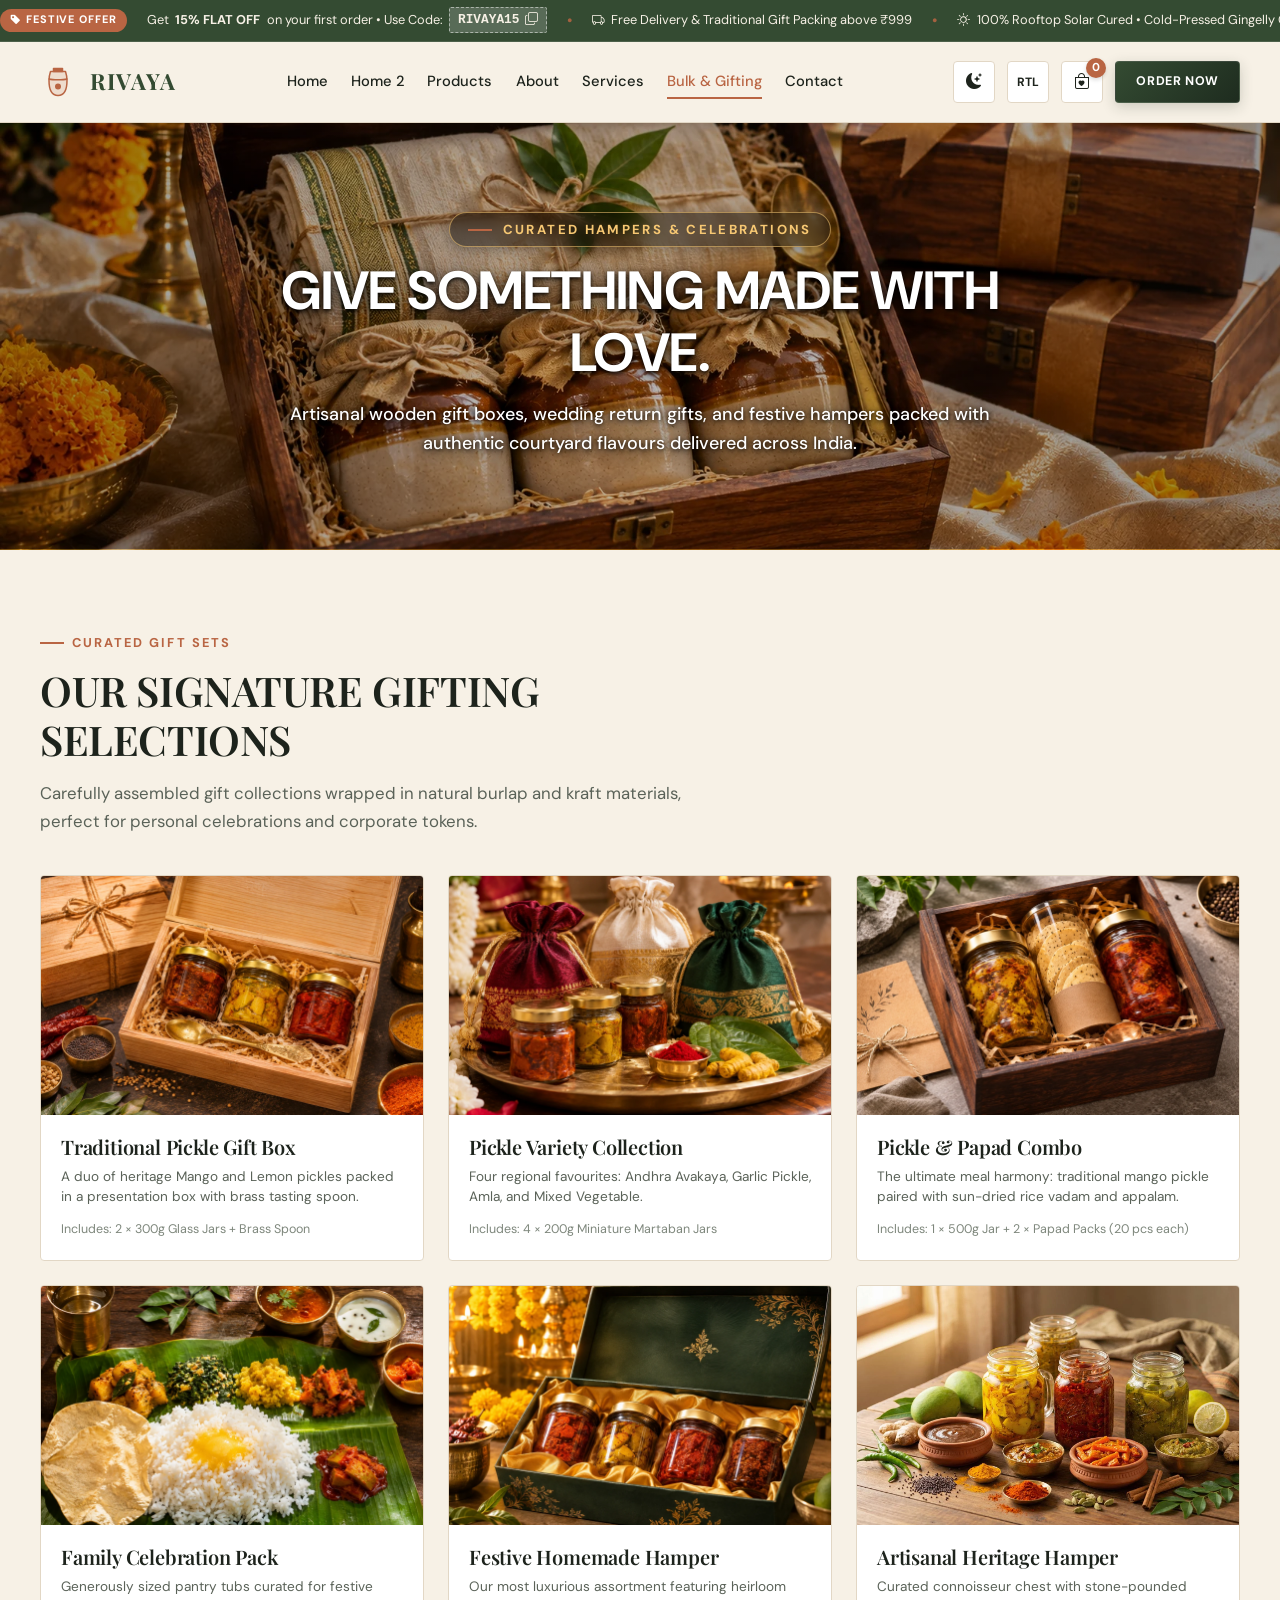
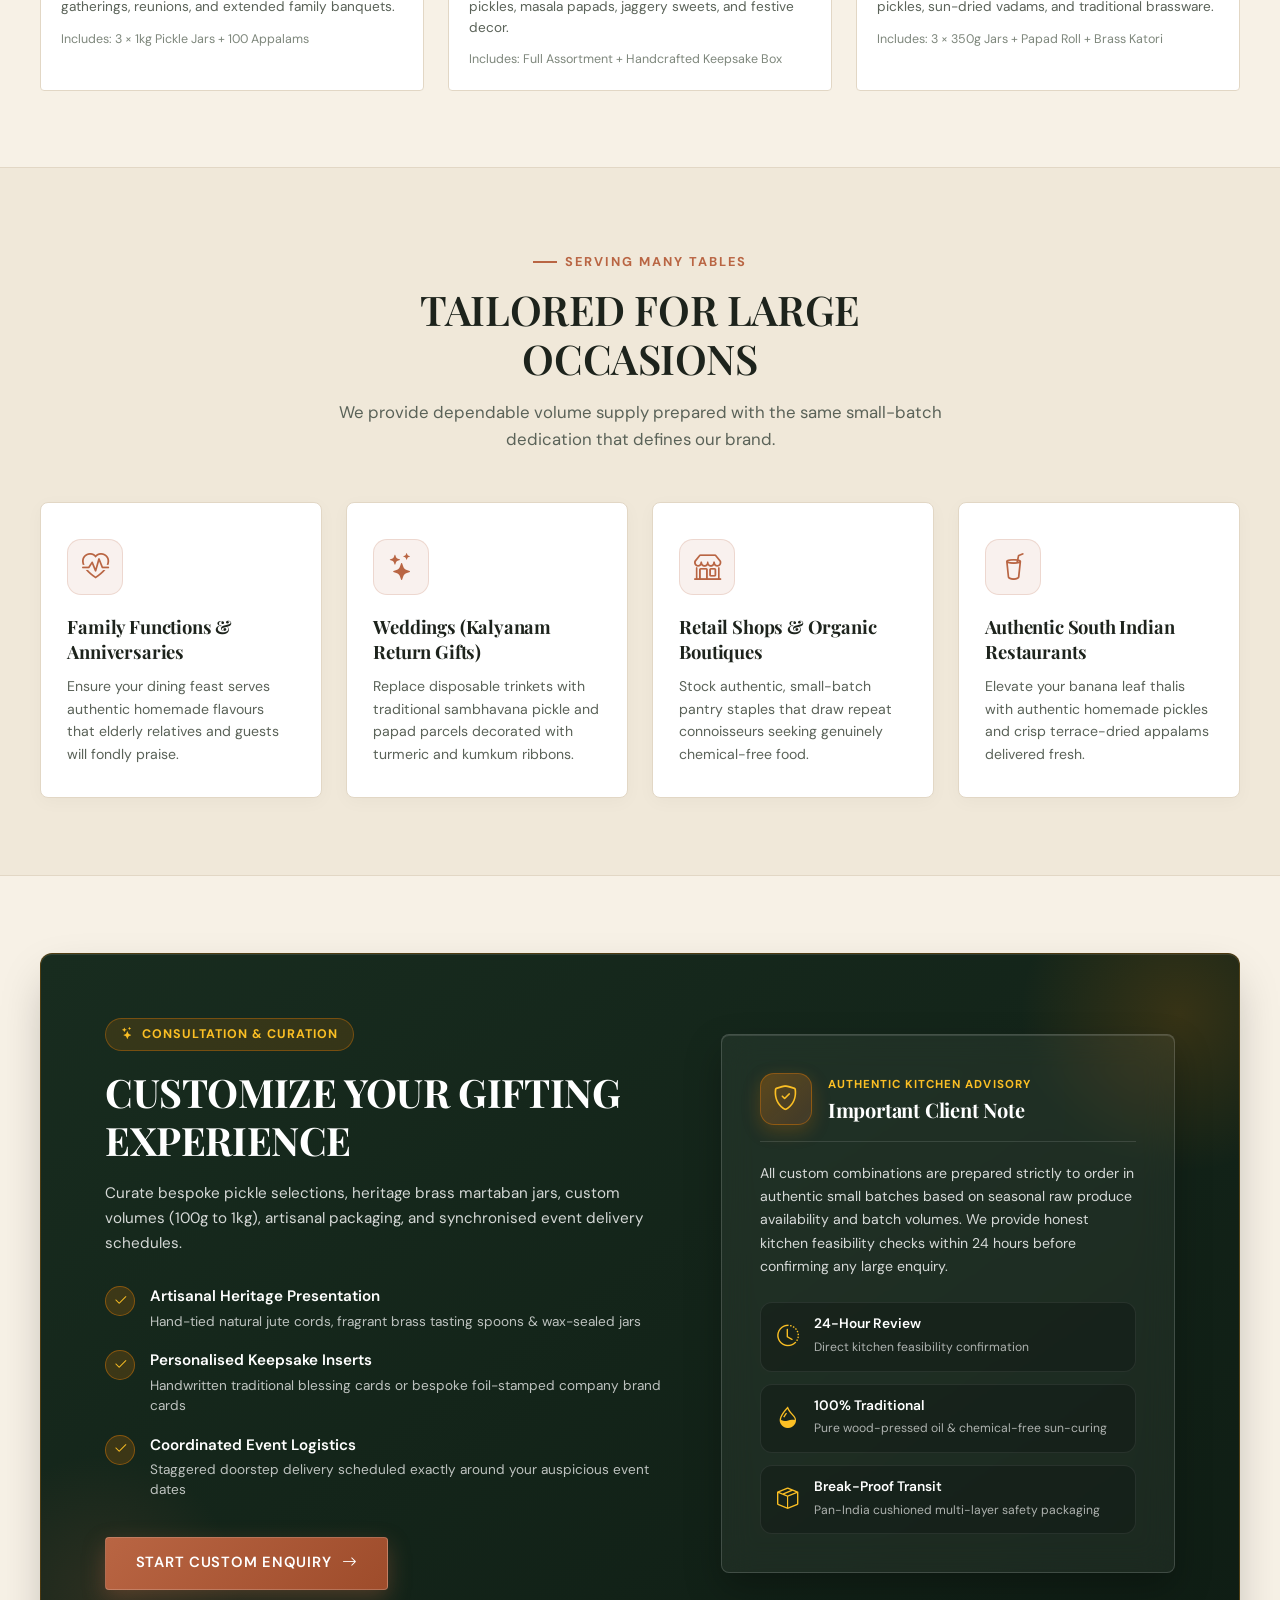
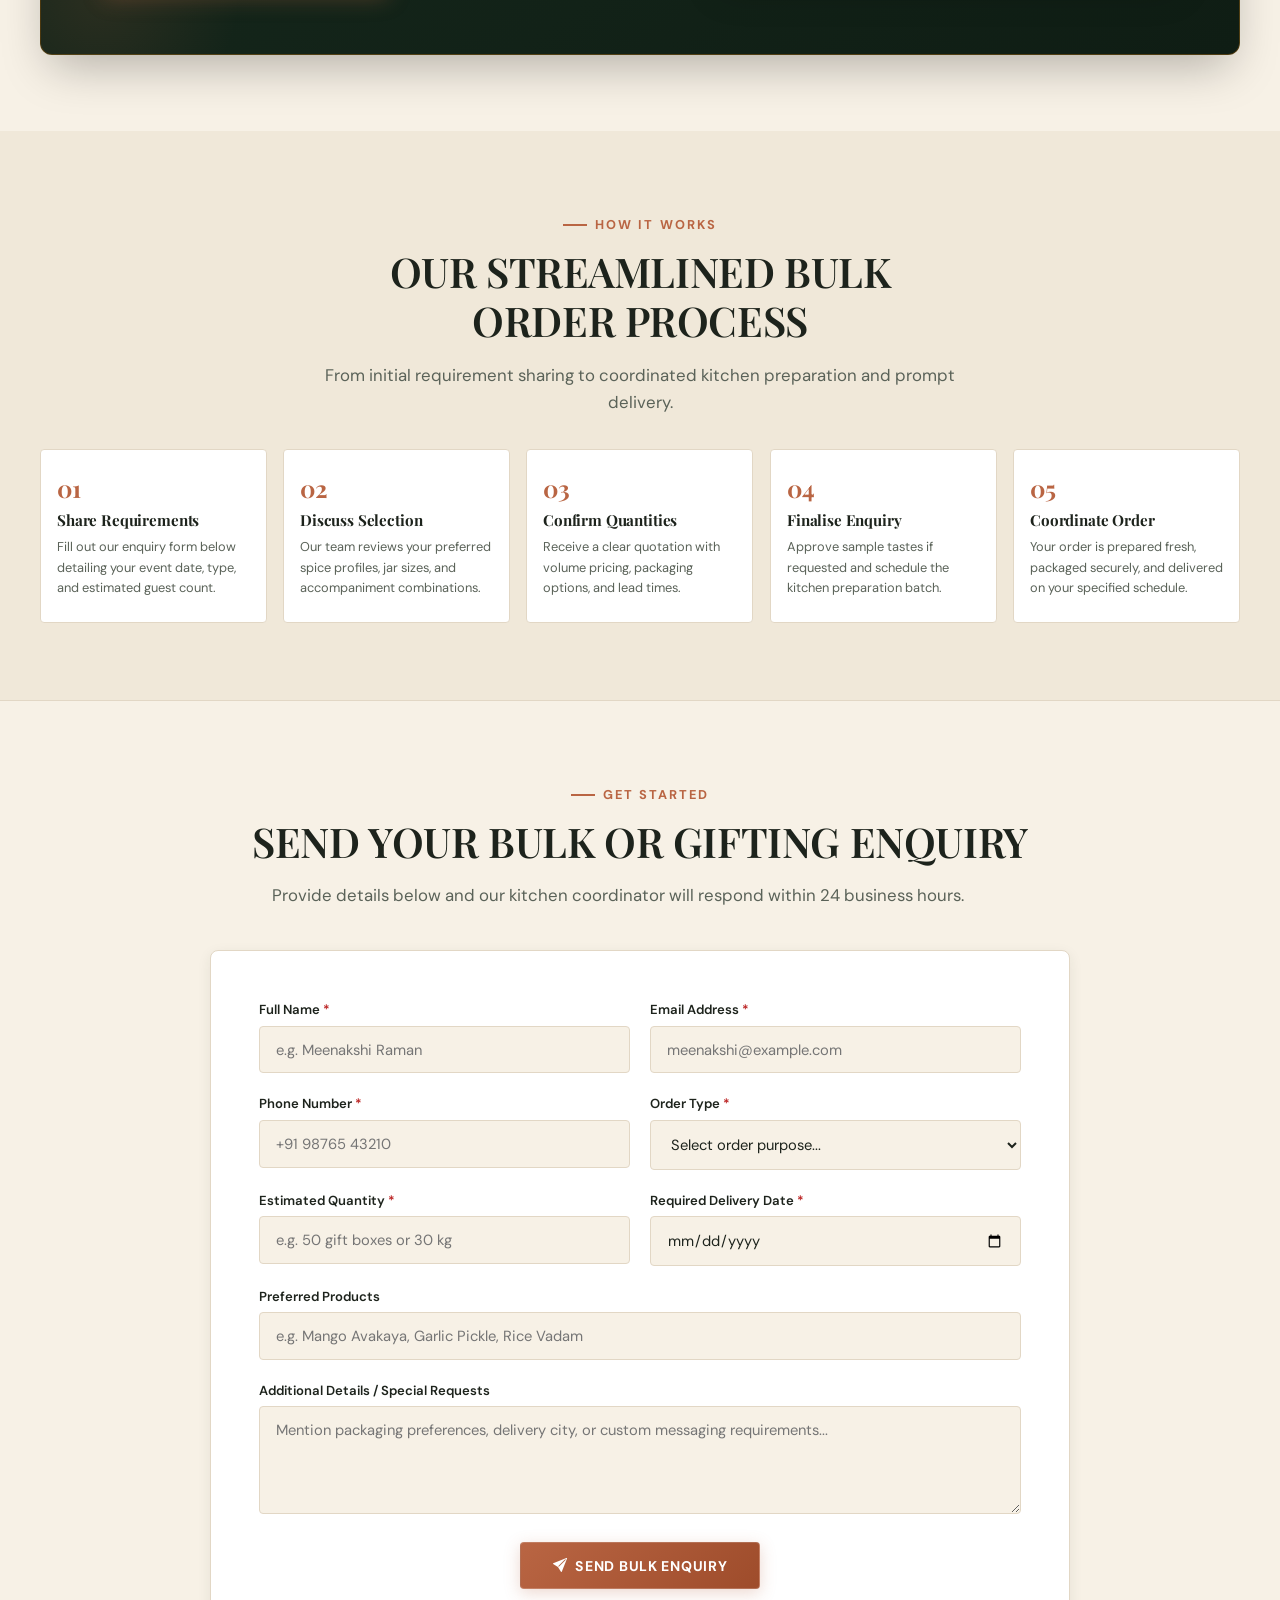
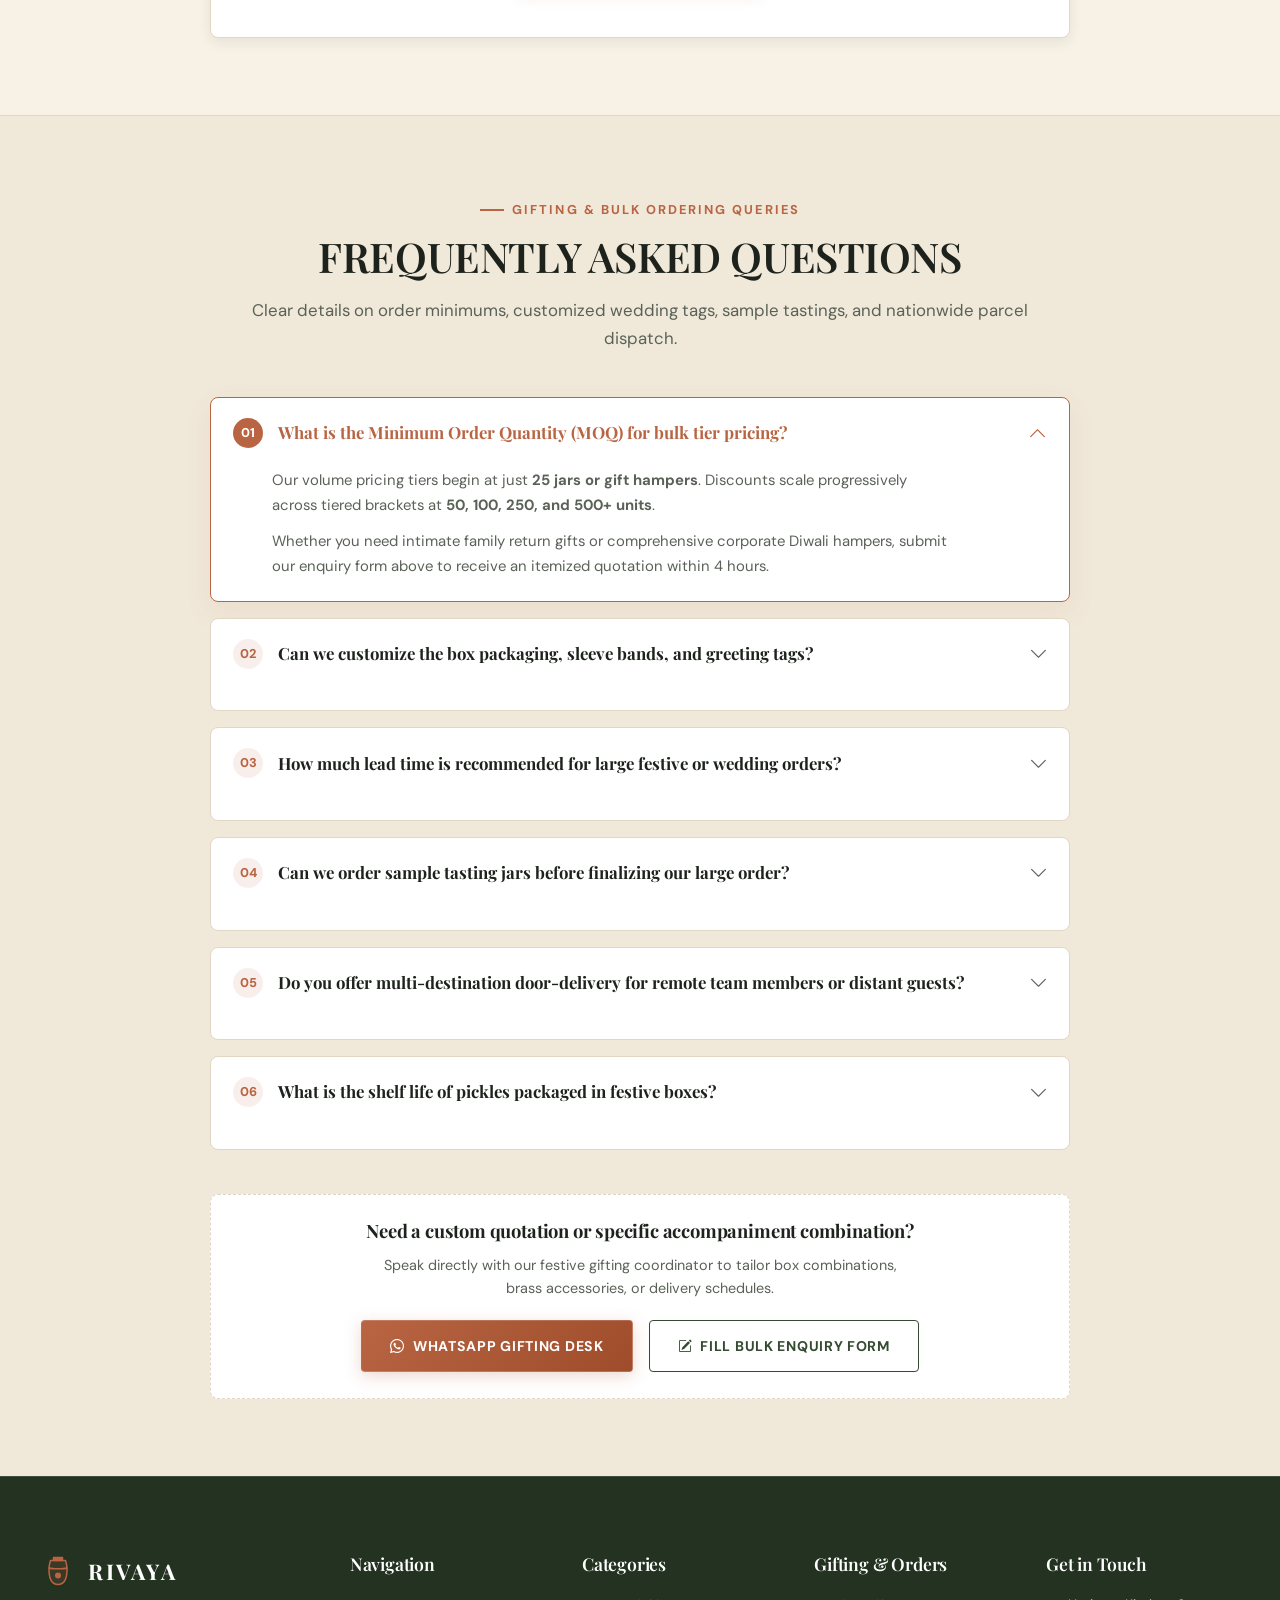
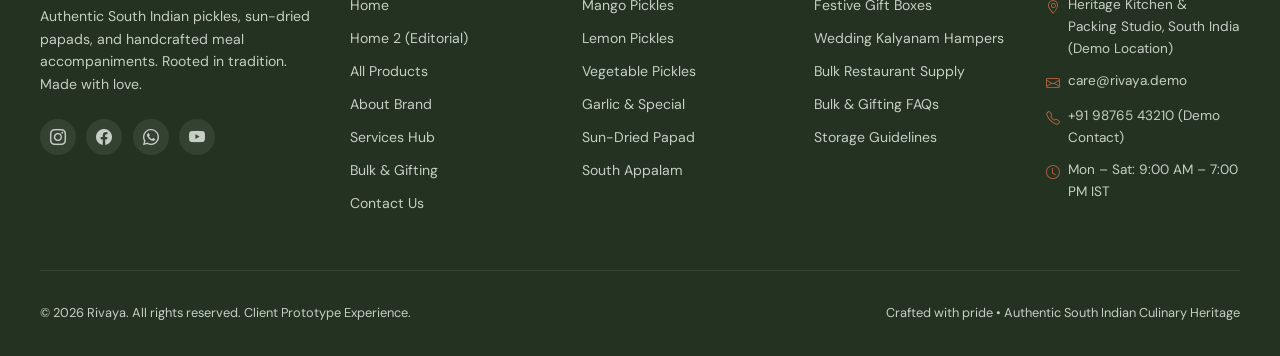
==== commit 5d681ba1: "1st comit" ====
--- a/bulk-gifting.html
+++ b/bulk-gifting.html
@@ -599,7 +599,166 @@
       </div>
     </section>
 
-    
+    <!-- ------------------------------------------------------------------
+         SECTION 07 — BULK & GIFTING FREQUENTLY ASKED QUESTIONS (Dropdown Accordion Method)
+         ------------------------------------------------------------------ -->
+    <section class="section-spacing faq-section" style="background-color: var(--bg-surface-subtle); border-top: 1px solid var(--border-color);" aria-labelledby="bulkFaqHeadline">
+      <div class="container faq-container">
+        <div style="text-align: center; margin-bottom: 2.75rem;">
+          <span class="section-meta">Gifting &amp; Bulk Ordering Queries</span>
+          <h2 id="bulkFaqHeadline" class="section-heading">FREQUENTLY ASKED QUESTIONS</h2>
+          <p class="section-description" style="margin-inline: auto;">
+            Clear details on order minimums, customized wedding tags, sample tastings, and nationwide parcel dispatch.
+          </p>
+        </div>
+
+        <div class="faq-accordion" role="region" aria-label="Bulk and Gifting FAQ">
+          <!-- FAQ 01 (Pre-expanded) -->
+          <div class="faq-item active">
+            <button type="button" class="faq-trigger" aria-expanded="true" aria-controls="faqBulkAns1" id="faqBulkQ1">
+              <span class="faq-trigger-header">
+                <span class="faq-trigger-badge">01</span>
+                <span>What is the Minimum Order Quantity (MOQ) for bulk tier pricing?</span>
+              </span>
+              <i class="bi bi-chevron-down faq-chevron" aria-hidden="true"></i>
+            </button>
+            <div id="faqBulkAns1" class="faq-panel" role="region" aria-labelledby="faqBulkQ1">
+              <div class="faq-panel-inner">
+                <p>
+                  Our volume pricing tiers begin at just <strong>25 jars or gift hampers</strong>. Discounts scale progressively across tiered brackets at <strong>50, 100, 250, and 500+ units</strong>.
+                </p>
+                <p>
+                  Whether you need intimate family return gifts or comprehensive corporate Diwali hampers, submit our enquiry form above to receive an itemized quotation within 4 hours.
+                </p>
+              </div>
+            </div>
+          </div>
+
+          <!-- FAQ 02 -->
+          <div class="faq-item">
+            <button type="button" class="faq-trigger" aria-expanded="false" aria-controls="faqBulkAns2" id="faqBulkQ2">
+              <span class="faq-trigger-header">
+                <span class="faq-trigger-badge">02</span>
+                <span>Can we customize the box packaging, sleeve bands, and greeting tags?</span>
+              </span>
+              <i class="bi bi-chevron-down faq-chevron" aria-hidden="true"></i>
+            </button>
+            <div id="faqBulkAns2" class="faq-panel" role="region" aria-labelledby="faqBulkQ2">
+              <div class="faq-panel-inner">
+                <p>
+                  Yes! For orders of 50 units and above, we provide bespoke branding and traditional aesthetics:
+                </p>
+                <p>
+                  • <strong>Kalyanam &amp; Weddings:</strong> Custom-printed turmeric &amp; kumkum tags featuring bride &amp; groom names, auspicious muhurtham dates, and silk ribbons.<br />
+                  • <strong>Corporate Hampers:</strong> Customized outer sleeve bands printed with your company logo, greeting note, and brand colors.<br />
+                  • <strong>Accessories:</strong> Option to include traditional engraved brass tasting spoons and woven palm-leaf coasters.
+                </p>
+              </div>
+            </div>
+          </div>
+
+          <!-- FAQ 03 -->
+          <div class="faq-item">
+            <button type="button" class="faq-trigger" aria-expanded="false" aria-controls="faqBulkAns3" id="faqBulkQ3">
+              <span class="faq-trigger-header">
+                <span class="faq-trigger-badge">03</span>
+                <span>How much lead time is recommended for large festive or wedding orders?</span>
+              </span>
+              <i class="bi bi-chevron-down faq-chevron" aria-hidden="true"></i>
+            </button>
+            <div id="faqBulkAns3" class="faq-panel" role="region" aria-labelledby="faqBulkQ3">
+              <div class="faq-panel-inner">
+                <p>
+                  Because authentic slow sun-curing and oil-absorption cannot be expedited artificially, we recommend booking <strong>2 to 3 weeks in advance</strong> for batches exceeding 100 units.
+                </p>
+                <p>
+                  For peak festive rush (Diwali, Pongal, Navratri), placing orders 3 to 4 weeks prior guarantees preferred delivery dates and secure packaging stock. Express emergency batches can often be allocated from our active Bharani reserves.
+                </p>
+              </div>
+            </div>
+          </div>
+
+          <!-- FAQ 04 -->
+          <div class="faq-item">
+            <button type="button" class="faq-trigger" aria-expanded="false" aria-controls="faqBulkAns4" id="faqBulkQ4">
+              <span class="faq-trigger-header">
+                <span class="faq-trigger-badge">04</span>
+                <span>Can we order sample tasting jars before finalizing our large order?</span>
+              </span>
+              <i class="bi bi-chevron-down faq-chevron" aria-hidden="true"></i>
+            </button>
+            <div id="faqBulkAns4" class="faq-panel" role="region" aria-labelledby="faqBulkQ4">
+              <div class="faq-panel-inner">
+                <p>
+                  Certainly! We understand the importance of family and executive taste approval before confirming a bulk booking.
+                </p>
+                <p>
+                  We offer an express <strong>Curated Sampler Tasting Box</strong> containing 4 signature miniature jars (100g each) and a sample pouch of sun-dried vadams dispatched directly to your doorstep.
+                </p>
+              </div>
+            </div>
+          </div>
+
+          <!-- FAQ 05 -->
+          <div class="faq-item">
+            <button type="button" class="faq-trigger" aria-expanded="false" aria-controls="faqBulkAns5" id="faqBulkQ5">
+              <span class="faq-trigger-header">
+                <span class="faq-trigger-badge">05</span>
+                <span>Do you offer multi-destination door-delivery for remote team members or distant guests?</span>
+              </span>
+              <i class="bi bi-chevron-down faq-chevron" aria-hidden="true"></i>
+            </button>
+            <div id="faqBulkAns5" class="faq-panel" role="region" aria-labelledby="faqBulkQ5">
+              <div class="faq-panel-inner">
+                <p>
+                  Yes, we handle complete end-to-end multi-address logistics. You can provide an Excel sheet containing your recipient names, addresses, and individual gift messages.
+                </p>
+                <p>
+                  Our dispatch hub individually packages each gift in shockproof containers and ships them simultaneously across all Indian pin codes, providing consolidated tracking updates to your coordinator.
+                </p>
+              </div>
+            </div>
+          </div>
+
+          <!-- FAQ 06 -->
+          <div class="faq-item">
+            <button type="button" class="faq-trigger" aria-expanded="false" aria-controls="faqBulkAns6" id="faqBulkQ6">
+              <span class="faq-trigger-header">
+                <span class="faq-trigger-badge">06</span>
+                <span>What is the shelf life of pickles packaged in festive boxes?</span>
+              </span>
+              <i class="bi bi-chevron-down faq-chevron" aria-hidden="true"></i>
+            </button>
+            <div id="faqBulkAns6" class="faq-panel" role="region" aria-labelledby="faqBulkQ6">
+              <div class="faq-panel-inner">
+                <p>
+                  All jars packed into our bulk gift boxes are freshly cured and airtight-sealed, carrying a complete <strong>9 to 12 months</strong> shelf life from the dispatch date.
+                </p>
+                <p>
+                  Each jar includes traditional storage care instructions printed on the inner neck tag to ensure your guests enjoy peak freshness.
+                </p>
+              </div>
+            </div>
+          </div>
+        </div>
+
+        <!-- Help Box -->
+        <div class="faq-help-box">
+          <h3 class="faq-help-title">Need a custom quotation or specific accompaniment combination?</h3>
+          <p class="faq-help-desc">
+            Speak directly with our festive gifting coordinator to tailor box combinations, brass accessories, or delivery schedules.
+          </p>
+          <div class="faq-help-actions">
+            <a href="https://wa.me/919876543210?text=Hello%20Rivaya,%20I%20would%20like%20to%20discuss%20a%20bulk%20order%20or%20gifting%20requirement." target="_blank" rel="noopener noreferrer" class="btn btn-secondary">
+              <i class="bi bi-whatsapp"></i> WhatsApp Gifting Desk
+            </a>
+            <a href="#enquiryFormSection" class="btn btn-outline">
+              <i class="bi bi-pencil-square"></i> Fill Bulk Enquiry Form
+            </a>
+          </div>
+        </div>
+      </div>
+    </section>
 
   </main>
 
@@ -659,7 +818,7 @@
             <li><a href="bulk-gifting.html">Festive Gift Boxes</a></li>
             <li><a href="bulk-gifting.html">Wedding Kalyanam Hampers</a></li>
             <li><a href="bulk-gifting.html">Bulk Restaurant Supply</a></li>
-            <li><a href="services.html">Everyday Deliveries</a></li>
+            <li><a href="bulk-gifting.html#bulkFaqHeadline">Bulk &amp; Gifting FAQs</a></li>
             <li><a href="services.html#storageCare">Storage Guidelines</a></li>
           </ul>
         </div>
--- a/assets/css/style.css
+++ b/assets/css/style.css
@@ -149,6 +149,14 @@
   min-height: 100vh;
   display: flex;
   flex-direction: column;
+}
+
+/* Direction Toggle Animation Suppression to Eliminate Drawer Layout Jump Glitches */
+html.no-direction-transition,
+html.no-direction-transition *,
+html.no-direction-transition *::before,
+html.no-direction-transition *::after {
+  transition: none !important;
 }
 
 main {
@@ -630,7 +638,8 @@
   width: 36px;
   height: 36px;
   flex-shrink: 0;
-  color: var(--color-primary);
+  color: var(--color-secondary);
+  transition: transform var(--transition-fast);
 }
 
 [data-theme="dark"] .logo-vessel-icon {
@@ -823,7 +832,9 @@
   z-index: 1001;
   box-shadow: var(--shadow-elevated);
   transform: translateX(100%);
-  transition: transform var(--transition-slow);
+  visibility: hidden;
+  pointer-events: none;
+  transition: transform var(--transition-slow), visibility 0s var(--transition-slow);
   display: flex;
   flex-direction: column;
   padding: var(--space-xl);
@@ -836,6 +847,9 @@
 
 .mobile-drawer.active {
   transform: translateX(0);
+  visibility: visible;
+  pointer-events: auto;
+  transition: transform var(--transition-slow), visibility 0s 0s;
 }
 
 
@@ -1007,7 +1021,9 @@
   z-index: 1011;
   box-shadow: var(--shadow-elevated);
   transform: translateX(100%);
-  transition: transform var(--transition-slow);
+  visibility: hidden;
+  pointer-events: none;
+  transition: transform var(--transition-slow), visibility 0s var(--transition-slow);
   display: flex;
   flex-direction: column;
 }
@@ -1018,6 +1034,9 @@
 
 .cart-drawer.active {
   transform: translateX(0);
+  visibility: visible;
+  pointer-events: auto;
+  transition: transform var(--transition-slow), visibility 0s 0s;
 }
 
 .cart-drawer-header {
@@ -2432,20 +2451,38 @@
 }
 
 /* High contrast button styling over fixed parallax background */
-.final-brand-ending .btn-outline {
-  border-color: rgba(255, 255, 255, 0.65);
-  color: #FFFFFF;
-  background: rgba(255, 255, 255, 0.1);
+.final-brand-ending .btn-outline,
+.final-brand-ending .btn-outline-white {
+  border-color: rgba(255, 255, 255, 0.75);
+  color: #FFFFFF !important;
+  background: rgba(255, 255, 255, 0.12);
   backdrop-filter: blur(8px);
   -webkit-backdrop-filter: blur(8px);
 }
 
-.final-brand-ending .btn-outline:hover {
-  background: #FFFFFF;
-  color: #1A3022;
-  border-color: #FFFFFF;
+.final-brand-ending .btn-outline:hover,
+.final-brand-ending .btn-outline-white:hover {
+  background: #FFFFFF !important;
+  background-color: #FFFFFF !important;
+  color: var(--color-primary, #1A3022) !important;
+  border-color: #FFFFFF !important;
   transform: translateY(-3px);
   box-shadow: 0 8px 24px rgba(0, 0, 0, 0.35);
+}
+
+[data-theme="dark"] .final-brand-ending .btn-outline:hover,
+[data-theme="dark"] .final-brand-ending .btn-outline-white:hover {
+  background: var(--accent-gold, #D4AF37) !important;
+  background-color: var(--accent-gold, #D4AF37) !important;
+  color: #121811 !important;
+  border-color: var(--accent-gold, #D4AF37) !important;
+}
+
+.final-brand-ending .btn-outline:active,
+.final-brand-ending .btn-outline:focus-visible,
+.final-brand-ending .btn-outline-white:active,
+.final-brand-ending .btn-outline-white:focus-visible {
+  color: var(--color-primary, #1A3022) !important;
 }
 
 .final-brand-ending .btn-primary {
@@ -3114,6 +3151,138 @@
   border: 1px solid rgba(255, 255, 255, 0.2);
 }
 
+/* Service Feature Lists with Proper Icon-Text Alignment */
+.service-feature-list {
+  display: flex;
+  flex-direction: column;
+  gap: 0.85rem;
+  color: var(--text-muted);
+  font-size: 0.95rem;
+  margin-bottom: 2rem;
+  padding: 0;
+  list-style: none;
+}
+
+.service-feature-item {
+  display: flex;
+  align-items: flex-start;
+  gap: 0.75rem;
+  line-height: 1.55;
+}
+
+.service-feature-icon {
+  color: var(--color-secondary);
+  font-size: 1.15rem;
+  line-height: 1.4;
+  flex-shrink: 0;
+  margin-top: 0.12rem;
+}
+
+.service-feature-text {
+  flex: 1;
+  color: var(--text-muted);
+  font-size: 0.95rem;
+  line-height: 1.55;
+  min-width: 0;
+}
+
+.service-feature-text strong {
+  color: var(--text-main);
+  font-weight: 700;
+  margin-inline-end: 0.3rem;
+}
+
+[data-theme="dark"] .service-feature-text strong {
+  color: #FFFFFF;
+}
+
+.service-support-card {
+  background-color: var(--bg-surface-subtle);
+  padding: 1.5rem;
+  border-radius: var(--radius-sm);
+  border: 1px solid var(--border-color);
+  font-size: 0.88rem;
+  color: var(--text-muted);
+  display: flex;
+  flex-direction: column;
+  gap: 0.85rem;
+}
+
+/* Service Direct Support Enquiry Banner */
+.service-enquiry-banner {
+  background-color: var(--bg-surface);
+  border: 1px solid var(--border-color);
+  border-radius: var(--radius-md);
+  padding: clamp(2rem, 5vw, 3.5rem);
+  display: grid;
+  grid-template-columns: 1.2fr 0.8fr;
+  gap: 2rem;
+  align-items: center;
+}
+
+@media (max-width: 991px) {
+  .service-enquiry-banner {
+    grid-template-columns: 1fr;
+    gap: 2rem;
+    padding: clamp(1.5rem, 4vw, 2.5rem);
+  }
+}
+
+@media (max-width: 768px) {
+  .service-enquiry-banner {
+    grid-template-columns: 1fr;
+    gap: 1.75rem;
+    padding: 1.5rem 1.25rem;
+  }
+}
+
+@media (max-width: 480px) {
+  .service-enquiry-banner {
+    padding: 1.25rem 1rem;
+    gap: 1.5rem;
+  }
+
+  .service-support-card {
+    padding: 1.25rem 1rem;
+  }
+}
+
+@media (max-width: 1024px) {
+  .service-feature-list {
+    gap: 0.75rem;
+    margin-bottom: 1.65rem;
+  }
+
+  .service-feature-item {
+    gap: 0.65rem;
+  }
+
+  .service-feature-icon {
+    font-size: 1.05rem;
+  }
+
+  .service-feature-text {
+    font-size: 0.9rem;
+    line-height: 1.5;
+  }
+}
+
+@media (max-width: 768px) {
+  .service-feature-list {
+    gap: 0.7rem;
+    margin-bottom: 1.5rem;
+  }
+
+  .service-feature-item {
+    gap: 0.6rem;
+  }
+
+  .service-feature-text {
+    font-size: 0.88rem;
+    line-height: 1.48;
+  }
+}
+
 .service-block-c {
   background-color: var(--bg-surface-subtle);
   border-block: 1px solid var(--border-color);
@@ -3137,9 +3306,35 @@
   gap: 0.75rem;
 }
 
+.storage-icon-box {
+  width: 48px;
+  height: 48px;
+  border-radius: var(--radius-md, 8px);
+  background-color: var(--color-secondary-light, #f5ebe6);
+  color: var(--color-secondary, #B96543);
+  display: flex;
+  align-items: center;
+  justify-content: center;
+  font-size: 1.45rem;
+  line-height: 1;
+  flex-shrink: 0;
+  margin-bottom: 0.25rem;
+  transition: all 0.3s cubic-bezier(0.16, 1, 0.3, 1);
+}
+
+[data-theme="dark"] .storage-icon-box {
+  background-color: rgba(185, 101, 67, 0.16);
+  color: #F6AD55;
+}
+
 .storage-matrix-icon {
-  font-size: 2rem;
-  color: var(--color-secondary);
+  font-size: 1.45rem;
+  color: inherit;
+  display: inline-flex;
+  align-items: center;
+  justify-content: center;
+  line-height: 1;
+  transition: transform 0.3s cubic-bezier(0.16, 1, 0.3, 1), color 0.3s ease;
 }
 
 /* --------------------------------------------------------------------------
@@ -3733,9 +3928,51 @@
   .papad-img-primary {
     grid-column: 1 / -1;
   }
+
+  /* Product Page Category Filter Pills (2x2x2x2 Grid on Mobile & 768px) */
+  .category-filter-bar {
+    position: relative;
+    top: 0;
+    padding-block: 1rem;
+  }
+
+  .filter-pills-scroll {
+    display: grid;
+    grid-template-columns: repeat(2, 1fr);
+    gap: 0.65rem 0.55rem;
+    overflow-x: visible;
+    padding-block: 0;
+    width: 100%;
+  }
+
+  .filter-pill {
+    width: 100%;
+    text-align: center;
+    white-space: normal;
+    padding: 0.65rem 0.5rem;
+    font-size: 0.82rem;
+    font-weight: 600;
+    line-height: 1.25;
+    display: flex;
+    align-items: center;
+    justify-content: center;
+    min-height: 44px;
+    border-radius: var(--radius-pill);
+    box-sizing: border-box;
+  }
 }
 
 @media (max-width: 480px) {
+  .filter-pills-scroll {
+    gap: 0.5rem 0.45rem;
+  }
+
+  .filter-pill {
+    padding: 0.55rem 0.35rem;
+    font-size: 0.78rem;
+    min-height: 42px;
+  }
+
   .products-catalogue-grid {
     grid-template-columns: 1fr;
   }
@@ -4021,6 +4258,33 @@
   font-weight: 700;
   background-color: var(--color-secondary-light);
   color: var(--color-secondary);
+}
+
+/* Batch Availability Status Styling (Harvest Calendar Table) */
+.batch-status-green {
+  color: var(--color-primary);
+  font-weight: 700;
+  display: inline-flex;
+  align-items: center;
+  gap: 0.4rem;
+}
+
+.batch-status-orange {
+  color: var(--color-secondary);
+  font-weight: 700;
+  display: inline-flex;
+  align-items: center;
+  gap: 0.4rem;
+}
+
+[data-theme="dark"] .batch-status-green,
+[data-theme="dark"] .harvest-table td[data-label="Batch Availability"] strong.batch-status-green {
+  color: #68D391 !important; /* Luminous emerald green for high contrast readability */
+}
+
+[data-theme="dark"] .batch-status-orange,
+[data-theme="dark"] .harvest-table td[data-label="Batch Availability"] strong.batch-status-orange {
+  color: #F6AD55 !important; /* Warm vibrant amber-terracotta for dark mode */
 }
 
 /* Papad Crunch Lab Grid (Section 04) */
@@ -7301,6 +7565,17 @@
   flex-shrink: 0;
 }
 
+.author-avatar-img {
+  width: 44px;
+  height: 44px;
+  border-radius: 50%;
+  object-fit: cover;
+  flex-shrink: 0;
+  border: 2px solid var(--accent-gold, #D4AF37);
+  box-shadow: 0 2px 8px rgba(0, 0, 0, 0.12);
+  display: block;
+}
+
 .author-name {
   display: block;
   font-size: 0.92rem;
@@ -8114,8 +8389,9 @@
 .footer-brand-logo .logo-vessel-icon {
   width: 36px;
   height: 36px;
-  color: #FFFFFF;
+  color: var(--color-secondary);
   flex-shrink: 0;
+  transition: transform var(--transition-fast);
 }
 
 .footer-brand-logo .logo-title {
@@ -8123,6 +8399,14 @@
   font-family: var(--font-heading);
   font-size: 1.35rem;
   letter-spacing: 0.12em;
+}
+
+[data-theme="dark"] .footer-brand-logo .logo-vessel-icon {
+  color: var(--color-secondary);
+}
+
+[data-theme="dark"] .footer-brand-logo .logo-title {
+  color: #FFFFFF;
 }
 
 
@@ -8583,14 +8867,22 @@
   background: linear-gradient(135deg, var(--bg-surface) 0%, rgba(184, 75, 41, 0.04) 100%);
 }
 
-.storage-matrix-icon {
-  transition: transform 0.35s cubic-bezier(0.34, 1.56, 0.64, 1), color 0.3s ease;
-  display: inline-block;
+.storage-matrix-card:hover .storage-icon-box {
+  background-color: var(--color-secondary);
+  color: #FFFFFF;
+  transform: translateY(-2px);
+  box-shadow: 0 6px 16px rgba(185, 101, 67, 0.35);
 }
 
 .storage-matrix-card:hover .storage-matrix-icon {
-  transform: scale(1.18) rotate(6deg);
-  color: var(--color-secondary);
+  transform: scale(1.1);
+  color: #FFFFFF;
+}
+
+[data-theme="dark"] .storage-matrix-card:hover .storage-icon-box {
+  background-color: var(--color-secondary);
+  color: #FFFFFF;
+  box-shadow: 0 6px 16px rgba(0, 0, 0, 0.45);
 }
 
 /* 2. Bulk Step Cards (bulk-gifting.html) */
@@ -8600,23 +8892,29 @@
               border-color 0.3s ease,
               background 0.3s ease;
   position: relative;
-  overflow: hidden;
 }
 
 .bulk-step-card:hover {
-  transform: translateY(-7px);
-  box-shadow: 0 16px 36px rgba(184, 75, 41, 0.14);
+  transform: translateY(-6px);
+  box-shadow: 0 16px 32px rgba(184, 75, 41, 0.14);
   border-color: var(--color-secondary);
   background: linear-gradient(135deg, var(--bg-surface) 0%, rgba(184, 75, 41, 0.05) 100%);
 }
 
 .bulk-step-num {
-  transition: transform 0.35s cubic-bezier(0.34, 1.56, 0.64, 1), color 0.3s ease;
+  font-family: var(--font-heading);
+  font-size: 1.5rem;
+  font-weight: 700;
+  color: var(--color-secondary);
   display: inline-block;
+  line-height: 1.2;
+  margin: 0;
+  transform: none !important;
+  transition: color 0.3s ease;
 }
 
 .bulk-step-card:hover .bulk-step-num {
-  transform: scale(1.22) rotate(-6deg);
+  transform: none !important;
   color: var(--color-secondary);
 }
 
@@ -9520,3 +9818,216 @@
     font-size: 1.05rem;
   }
 }
+
+/* ==========================================================================
+   46. FAQ ACCORDION DROPDOWN COMPONENT (Interactive Dropdown Method)
+   ========================================================================== */
+.faq-section {
+  position: relative;
+}
+
+.faq-container {
+  max-width: 860px;
+  margin-inline: auto;
+}
+
+.faq-accordion {
+  display: flex;
+  flex-direction: column;
+  gap: 1rem;
+}
+
+.faq-item {
+  background-color: var(--bg-surface);
+  border: 1px solid var(--border-color);
+  border-radius: var(--radius-md);
+  transition: border-color 0.3s ease, box-shadow 0.3s ease, background-color 0.3s ease;
+  overflow: hidden;
+}
+
+.faq-item:hover {
+  border-color: rgba(185, 101, 67, 0.38);
+}
+
+.faq-item.active {
+  border-color: var(--color-secondary);
+  box-shadow: 0 10px 28px rgba(185, 101, 67, 0.08);
+  background-color: var(--bg-surface);
+}
+
+.faq-trigger {
+  width: 100%;
+  padding: 1.25rem 1.4rem;
+  background: none;
+  border: none;
+  display: flex;
+  align-items: center;
+  justify-content: space-between;
+  gap: 1rem;
+  text-align: left;
+  cursor: pointer;
+  color: var(--text-main);
+  font-family: var(--font-heading);
+  font-size: 1.05rem;
+  font-weight: 700;
+  line-height: 1.4;
+  transition: color 0.3s ease;
+}
+
+[dir="rtl"] .faq-trigger {
+  text-align: right;
+}
+
+.faq-trigger:hover,
+.faq-item.active .faq-trigger {
+  color: var(--color-secondary);
+}
+
+.faq-trigger-header {
+  display: flex;
+  align-items: center;
+  gap: 0.9rem;
+  flex: 1;
+}
+
+.faq-trigger-badge {
+  display: inline-flex;
+  align-items: center;
+  justify-content: center;
+  width: 30px;
+  height: 30px;
+  border-radius: 50%;
+  background-color: rgba(185, 101, 67, 0.1);
+  color: var(--color-secondary);
+  font-family: var(--font-body);
+  font-size: 0.8rem;
+  font-weight: 800;
+  flex-shrink: 0;
+  transition: background-color 0.3s ease, color 0.3s ease, transform 0.3s ease;
+}
+
+.faq-item.active .faq-trigger-badge {
+  background-color: var(--color-secondary);
+  color: #FFFFFF;
+}
+
+.faq-chevron {
+  font-size: 1.15rem;
+  color: var(--text-muted);
+  transition: transform 0.35s cubic-bezier(0.16, 1, 0.3, 1), color 0.3s ease;
+  flex-shrink: 0;
+}
+
+.faq-item.active .faq-chevron {
+  transform: rotate(180deg);
+  color: var(--color-secondary);
+}
+
+.faq-panel {
+  display: grid;
+  grid-template-rows: 0fr;
+  transition: grid-template-rows 0.35s cubic-bezier(0.16, 1, 0.3, 1), opacity 0.3s ease;
+  opacity: 0;
+}
+
+.faq-item.active .faq-panel {
+  grid-template-rows: 1fr;
+  opacity: 1;
+}
+
+.faq-panel-inner {
+  overflow: hidden;
+  padding: 0 1.4rem 1.35rem 3.8rem;
+  color: var(--text-muted);
+  font-size: 0.93rem;
+  line-height: 1.7;
+}
+
+[dir="rtl"] .faq-panel-inner {
+  padding: 0 3.8rem 1.35rem 1.4rem;
+}
+
+.faq-panel-inner p {
+  margin: 0;
+}
+
+.faq-panel-inner p + p {
+  margin-top: 0.65rem;
+}
+
+.faq-help-box {
+  margin-top: 2.75rem;
+  padding: 1.6rem 2rem;
+  background-color: var(--bg-surface);
+  border: 1px dashed var(--border-color);
+  border-radius: var(--radius-md);
+  text-align: center;
+  display: flex;
+  flex-direction: column;
+  align-items: center;
+  gap: 0.75rem;
+}
+
+.faq-help-title {
+  font-family: var(--font-heading);
+  font-size: 1.15rem;
+  font-weight: 700;
+  color: var(--text-main);
+  margin: 0;
+}
+
+.faq-help-desc {
+  font-size: 0.9rem;
+  color: var(--text-muted);
+  margin: 0;
+  max-width: 520px;
+}
+
+.faq-help-actions {
+  display: flex;
+  align-items: center;
+  gap: 1rem;
+  margin-top: 0.5rem;
+  flex-wrap: wrap;
+  justify-content: center;
+}
+
+/* Dark Theme Adjustments for FAQ */
+[data-theme="dark"] .faq-item {
+  background-color: var(--bg-surface);
+  border-color: var(--border-color);
+}
+
+[data-theme="dark"] .faq-item:hover {
+  border-color: rgba(185, 101, 67, 0.5);
+}
+
+[data-theme="dark"] .faq-item.active {
+  background-color: var(--bg-surface);
+  border-color: var(--color-secondary);
+  box-shadow: 0 10px 30px rgba(0, 0, 0, 0.45);
+}
+
+[data-theme="dark"] .faq-help-box {
+  background-color: var(--bg-surface);
+  border-color: var(--border-color);
+}
+
+@media (max-width: 640px) {
+  .faq-trigger {
+    padding: 1.1rem 1rem;
+    font-size: 0.98rem;
+  }
+  
+  .faq-panel-inner {
+    padding: 0 1rem 1.15rem 1rem;
+  }
+  
+  [dir="rtl"] .faq-panel-inner {
+    padding: 0 1rem 1.15rem 1rem;
+  }
+  
+  .faq-help-box {
+    padding: 1.25rem 1rem;
+  }
+}
